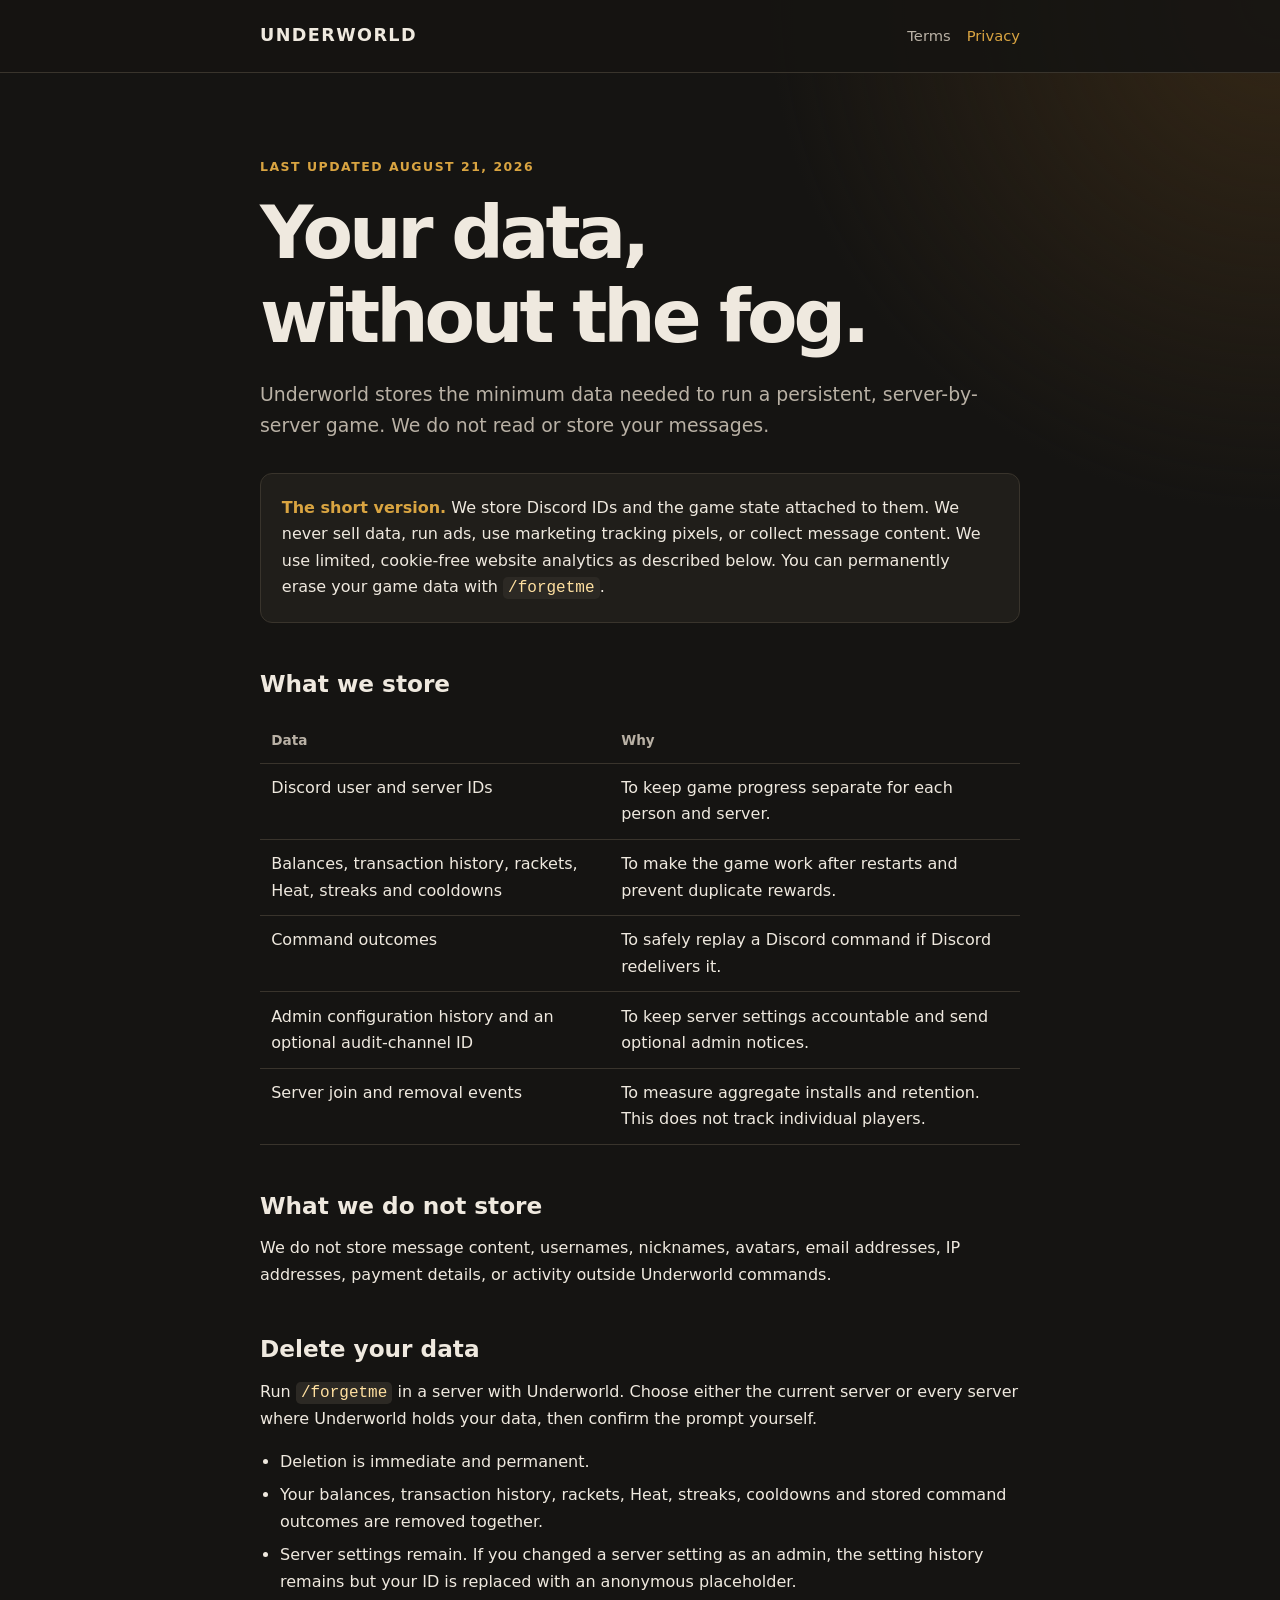
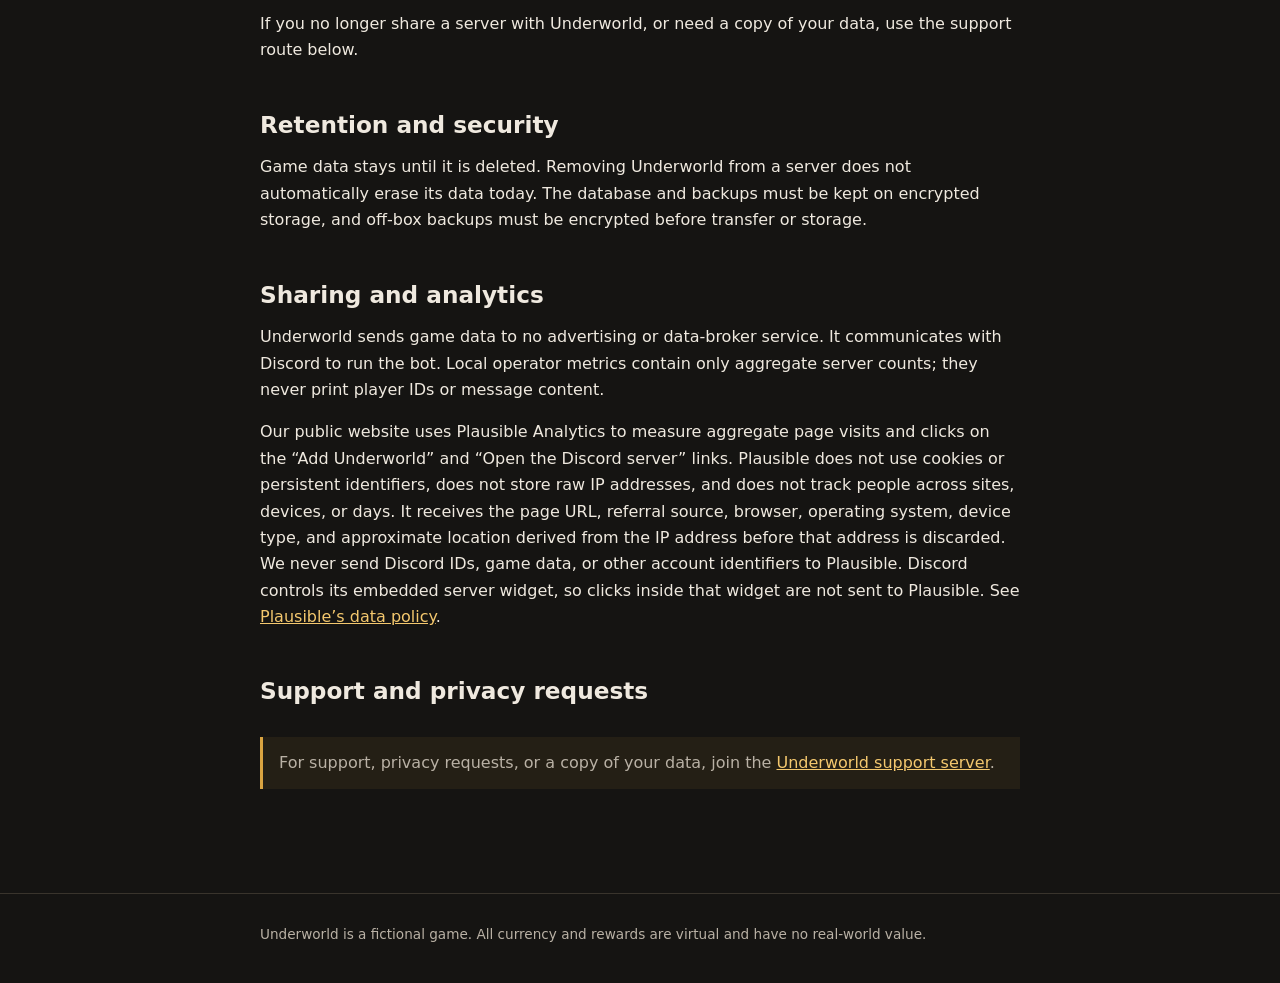
==== privacy.html @ a9065f3a "Add widget" ====
<!doctype html>
<html lang="en"><head><meta charset="utf-8"><meta name="viewport" content="width=device-width, initial-scale=1"><meta name="description" content="Underworld's privacy policy."><title>Privacy · Underworld</title><link rel="stylesheet" href="site.css"><!-- Privacy-friendly analytics by Plausible --><script async src="https://plausible.io/js/pa-GyqHx0YMHl3Pdd7LSScGl.js"></script><script>window.plausible=window.plausible||function(){(plausible.q=plausible.q||[]).push(arguments)},plausible.init=plausible.init||function(i){plausible.o=i||{}};plausible.init()</script></head>
<body><header><div class="shell topbar"><a class="brand" href="index.html">Underworld</a><nav aria-label="Primary navigation"><a href="terms.html">Terms</a><a aria-current="page" href="privacy.html">Privacy</a></nav></div></header>
<main class="shell"><p class="eyebrow">Last updated August 21, 2026</p><h1>Your data,<br>without the fog.</h1><p class="lede">Underworld stores the minimum data needed to run a persistent, server-by-server game. We do not read or store your messages.</p><section class="promise"><strong>The short version.</strong> We store Discord IDs and the game state attached to them. We never sell data, run ads, use marketing tracking pixels, or collect message content. We use limited, cookie-free website analytics as described below. You can permanently erase your game data with <code>/forgetme</code>.</section>
<h2>What we store</h2><table><thead><tr><th>Data</th><th>Why</th></tr></thead><tbody><tr><td>Discord user and server IDs</td><td>To keep game progress separate for each person and server.</td></tr><tr><td>Balances, transaction history, rackets, Heat, streaks and cooldowns</td><td>To make the game work after restarts and prevent duplicate rewards.</td></tr><tr><td>Command outcomes</td><td>To safely replay a Discord command if Discord redelivers it.</td></tr><tr><td>Admin configuration history and an optional audit-channel ID</td><td>To keep server settings accountable and send optional admin notices.</td></tr><tr><td>Server join and removal events</td><td>To measure aggregate installs and retention. This does not track individual players.</td></tr></tbody></table>
<h2>What we do not store</h2><p>We do not store message content, usernames, nicknames, avatars, email addresses, IP addresses, payment details, or activity outside Underworld commands.</p>
<h2>Delete your data</h2><p>Run <code>/forgetme</code> in a server with Underworld. Choose either the current server or every server where Underworld holds your data, then confirm the prompt yourself.</p><ul><li>Deletion is immediate and permanent.</li><li>Your balances, transaction history, rackets, Heat, streaks, cooldowns and stored command outcomes are removed together.</li><li>Server settings remain. If you changed a server setting as an admin, the setting history remains but your ID is replaced with an anonymous placeholder.</li></ul><p>If you no longer share a server with Underworld, or need a copy of your data, use the support route below.</p>
<h2>Retention and security</h2><p>Game data stays until it is deleted. Removing Underworld from a server does not automatically erase its data today. The database and backups must be kept on encrypted storage, and off-box backups must be encrypted before transfer or storage.</p>
<h2>Sharing and analytics</h2><p>Underworld sends game data to no advertising or data-broker service. It communicates with Discord to run the bot. Local operator metrics contain only aggregate server counts; they never print player IDs or message content.</p><p>Our public website uses Plausible Analytics to measure aggregate page visits and clicks on the “Add Underworld” and “Open the Discord server” links. Plausible does not use cookies or persistent identifiers, does not store raw IP addresses, and does not track people across sites, devices, or days. It receives the page URL, referral source, browser, operating system, device type, and approximate location derived from the IP address before that address is discarded. We never send Discord IDs, game data, or other account identifiers to Plausible. Discord controls its embedded server widget, so clicks inside that widget are not sent to Plausible. See <a href="https://plausible.io/data-policy">Plausible’s data policy</a>.</p>
<h2>Support and privacy requests</h2><div class="notice">For support, privacy requests, or a copy of your data, join the <a href="/discord/">Underworld support server</a>.</div></main><footer><div class="shell">Underworld is a fictional game. All currency and rewards are virtual and have no real-world value.</div></footer></body></html>
---- site.css ----
:root { color-scheme: dark; --ink:#efe9df; --muted:#b9b1a5; --paper:#151412; --panel:#201e1a; --line:#39342c; --gold:#d9a441; --max:760px; }
* { box-sizing:border-box; }
html { background:var(--paper); }
body { margin:0; background:radial-gradient(circle at top right,#342716 0,transparent 32rem),var(--paper); color:var(--ink); font:16px/1.65 Inter,ui-sans-serif,system-ui,-apple-system,"Segoe UI",sans-serif; }
a { color:#f4c86e; } a:hover { color:#ffe0a0; }
.shell { width:min(calc(100% - 2rem),var(--max)); margin:auto; }
header { background:rgb(21 20 18 / 88%); border-bottom:1px solid var(--line); }
.topbar { min-height:4.5rem; display:flex; align-items:center; justify-content:space-between; gap:1rem; }
.brand { color:var(--ink); font-size:1.1rem; font-weight:800; letter-spacing:.08em; text-decoration:none; text-transform:uppercase; }
nav { display:flex; gap:1rem; } nav a { color:var(--muted); font-size:.92rem; text-decoration:none; } nav a:hover,nav a[aria-current="page"] { color:var(--gold); }
main { padding:4.5rem 0; } h1,h2 { line-height:1.15; } h1 { font-size:clamp(2.25rem,8vw,4.6rem); letter-spacing:-.055em; margin:.35rem 0 1.2rem; } h2 { font-size:1.45rem; margin:3rem 0 .75rem; }
.eyebrow { color:var(--gold); font-size:.78rem; font-weight:800; letter-spacing:.12em; text-transform:uppercase; }.lede { color:var(--muted); font-size:1.18rem; max-width:62ch; }
.invite-page { min-height:calc(100vh - 10.2rem); display:flex; flex-direction:column; justify-content:center; padding:5rem 0; }.invite-actions { display:flex; flex-wrap:wrap; gap:.75rem; margin:1.35rem 0 0; }.invite-button { align-items:center; border-radius:.65rem; display:inline-flex; font-weight:900; gap:.75rem; justify-content:center; max-width:max-content; padding:1rem 1.25rem; text-decoration:none; transition:background .15s ease,transform .15s ease; }.invite-button { background:var(--gold); color:#17120a; }.invite-button:hover { background:#f4c86e; color:#17120a; transform:translateY(-2px); }.invite-button span { font-size:1.25rem; line-height:1; }.invite-note { color:var(--muted); font-size:.9rem; margin:.75rem 0 0; }.discord-widget-section { margin:3rem 0 0; }.discord-widget-section h2 { margin:0 0 .8rem; }.discord-widget-section iframe { border:0; border-radius:.75rem; display:block; max-width:100%; }.discord-widget-link { color:var(--gold); display:inline-flex; font-weight:800; gap:.4rem; margin-top:.8rem; text-decoration:none; }.discord-widget-link:hover { text-decoration:underline; }.invite-promise { margin:3rem 0 0; max-width:62ch; }
.grid { display:grid; gap:1rem; grid-template-columns:repeat(2,minmax(0,1fr)); margin:2.5rem 0; }.card,.promise { background:var(--panel); border:1px solid var(--line); border-radius:.75rem; padding:1.3rem; }.card h2 { margin:0 0 .45rem; }.card p { color:var(--muted); margin:0 0 1rem; }.card a { font-weight:700; text-decoration:none; }
.promise { margin:2rem 0; }.promise strong { color:var(--gold); }.notice { background:rgb(217 164 65 / 7%); border-left:3px solid var(--gold); color:var(--muted); margin:2rem 0; padding:.8rem 1rem; }
ul { padding-left:1.25rem; } li+li { margin-top:.45rem; } table { border-collapse:collapse; margin:1.25rem 0; width:100%; } th,td { border-bottom:1px solid var(--line); padding:.7rem; text-align:left; vertical-align:top; } th { color:var(--muted); font-size:.85rem; } code { background:#2c2924; border-radius:.3rem; color:#ffe0a0; padding:.12rem .32rem; }
footer { border-top:1px solid var(--line); color:var(--muted); font-size:.85rem; padding:1.8rem 0 2.5rem; } @media(max-width:520px){.grid{grid-template-columns:1fr}.topbar{align-items:flex-start;flex-direction:column;gap:.65rem;padding:1rem 0}main{padding:3rem 0}}
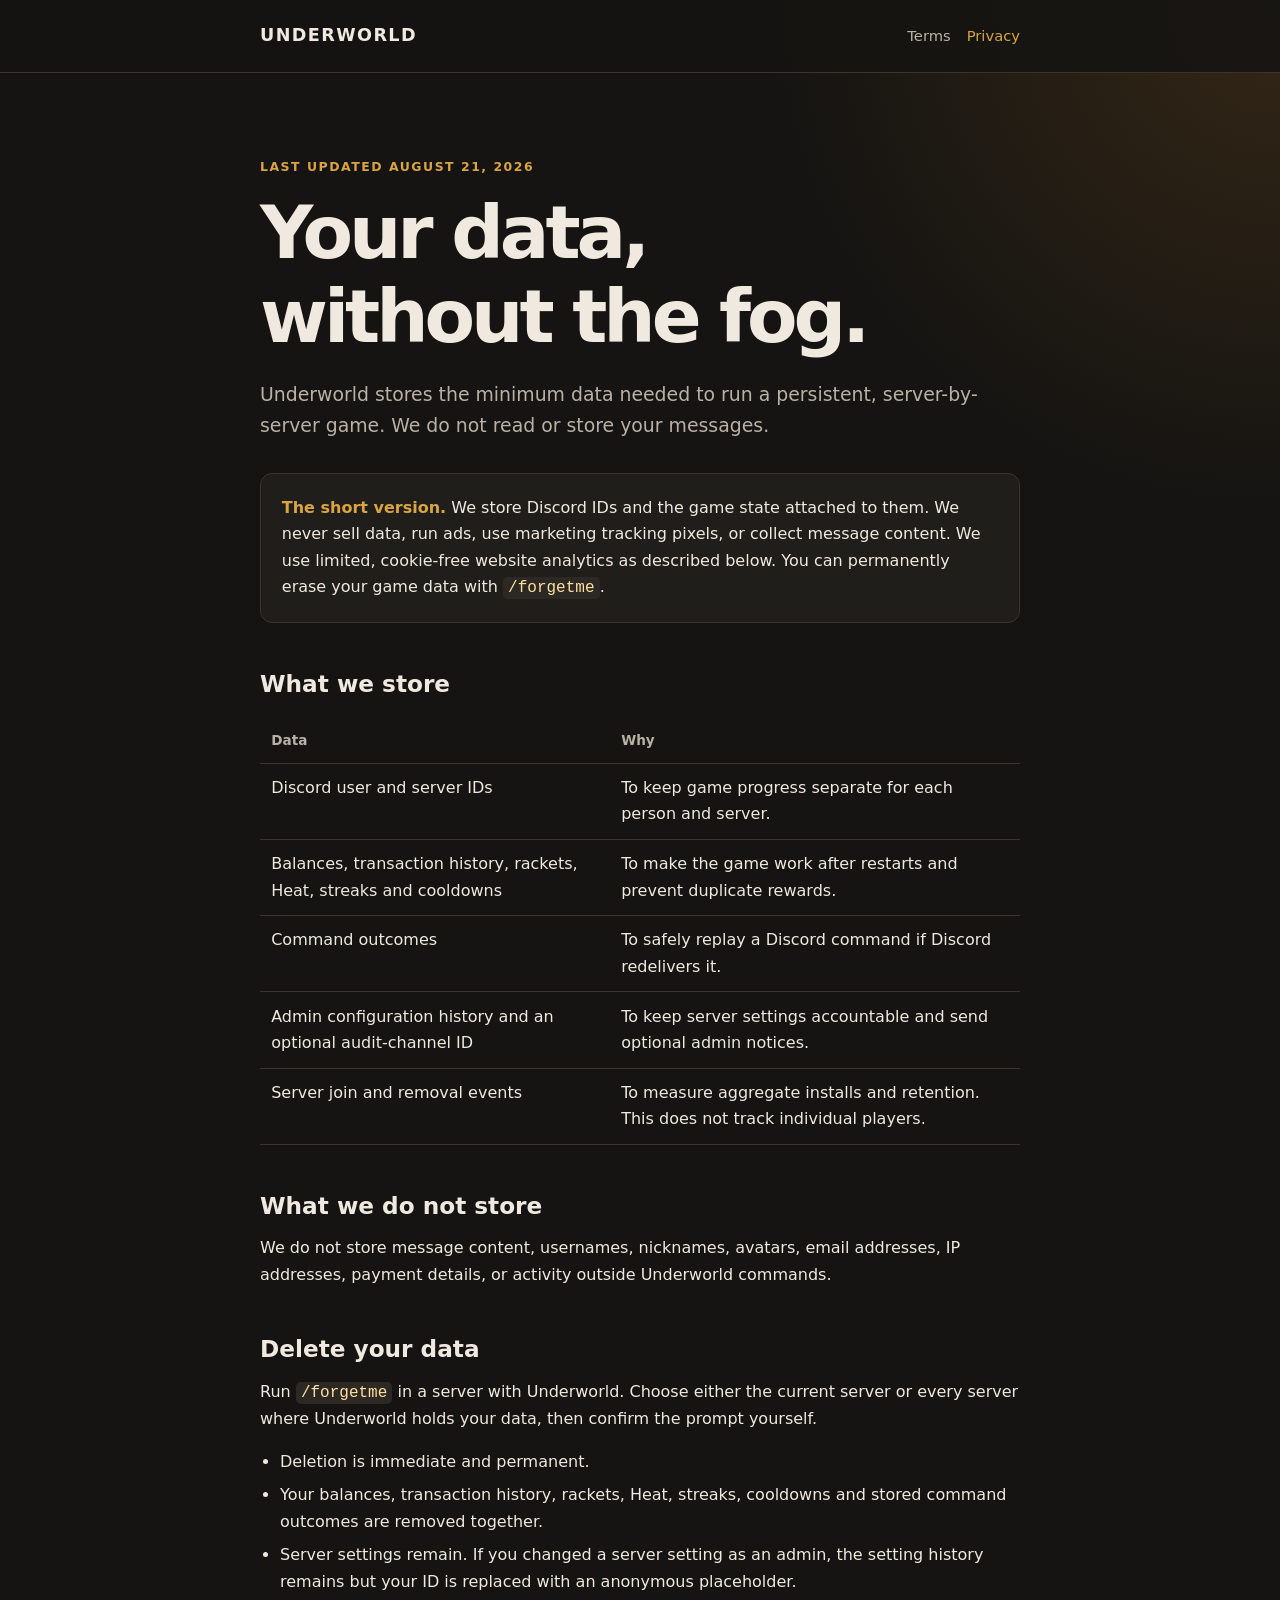
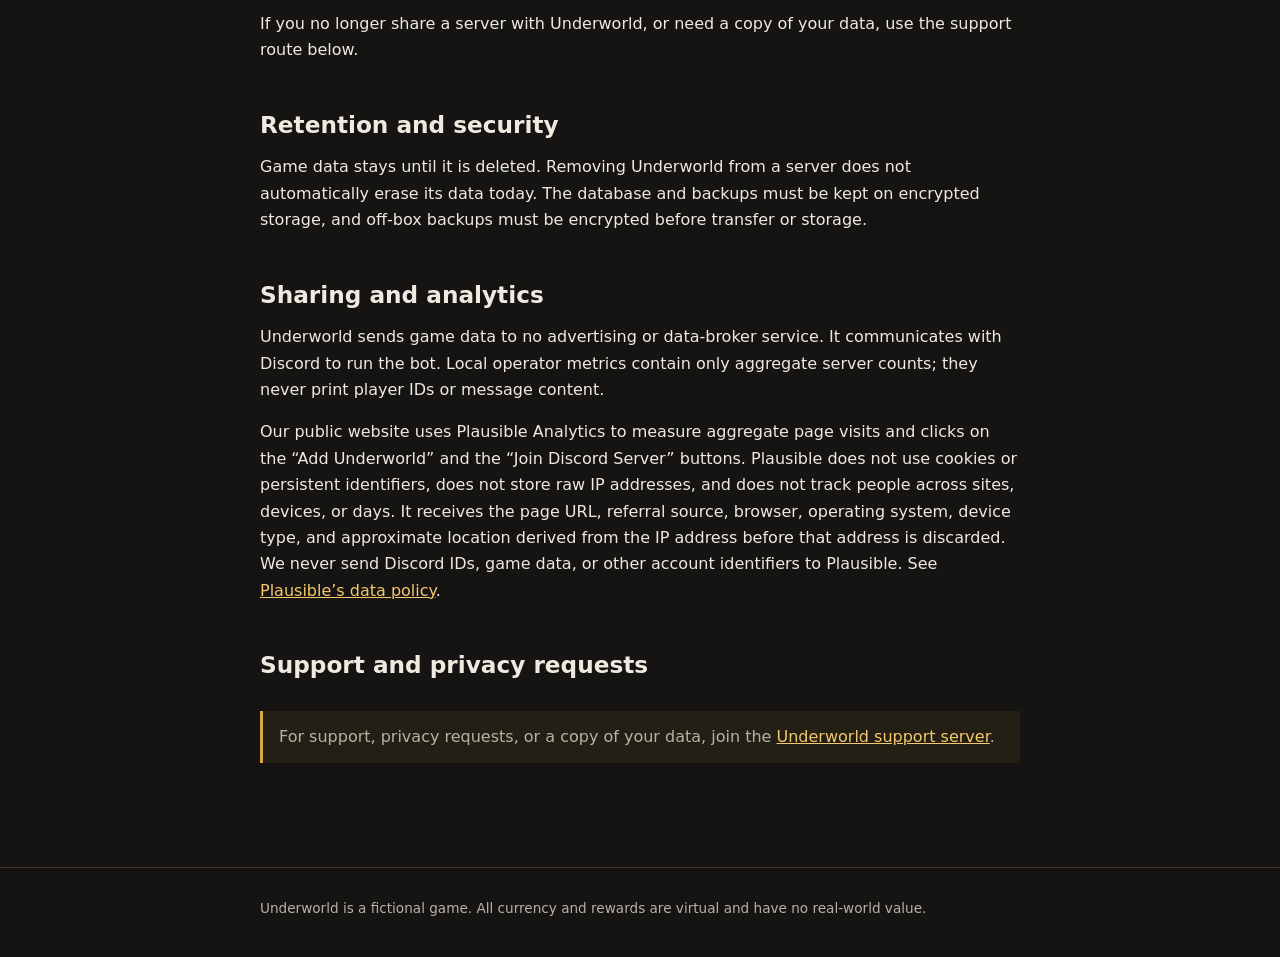
==== commit d3b4f469: "Revert "Add widget" This reverts commit a9065f3a3adcfa1526420ba583e393d8dede41fb." ====
--- a/privacy.html
+++ b/privacy.html
@@ -6,5 +6,5 @@
 <h2>What we do not store</h2><p>We do not store message content, usernames, nicknames, avatars, email addresses, IP addresses, payment details, or activity outside Underworld commands.</p>
 <h2>Delete your data</h2><p>Run <code>/forgetme</code> in a server with Underworld. Choose either the current server or every server where Underworld holds your data, then confirm the prompt yourself.</p><ul><li>Deletion is immediate and permanent.</li><li>Your balances, transaction history, rackets, Heat, streaks, cooldowns and stored command outcomes are removed together.</li><li>Server settings remain. If you changed a server setting as an admin, the setting history remains but your ID is replaced with an anonymous placeholder.</li></ul><p>If you no longer share a server with Underworld, or need a copy of your data, use the support route below.</p>
 <h2>Retention and security</h2><p>Game data stays until it is deleted. Removing Underworld from a server does not automatically erase its data today. The database and backups must be kept on encrypted storage, and off-box backups must be encrypted before transfer or storage.</p>
-<h2>Sharing and analytics</h2><p>Underworld sends game data to no advertising or data-broker service. It communicates with Discord to run the bot. Local operator metrics contain only aggregate server counts; they never print player IDs or message content.</p><p>Our public website uses Plausible Analytics to measure aggregate page visits and clicks on the “Add Underworld” and “Open the Discord server” links. Plausible does not use cookies or persistent identifiers, does not store raw IP addresses, and does not track people across sites, devices, or days. It receives the page URL, referral source, browser, operating system, device type, and approximate location derived from the IP address before that address is discarded. We never send Discord IDs, game data, or other account identifiers to Plausible. Discord controls its embedded server widget, so clicks inside that widget are not sent to Plausible. See <a href="https://plausible.io/data-policy">Plausible’s data policy</a>.</p>
+<h2>Sharing and analytics</h2><p>Underworld sends game data to no advertising or data-broker service. It communicates with Discord to run the bot. Local operator metrics contain only aggregate server counts; they never print player IDs or message content.</p><p>Our public website uses Plausible Analytics to measure aggregate page visits and clicks on the “Add Underworld” and the “Join Discord Server” buttons. Plausible does not use cookies or persistent identifiers, does not store raw IP addresses, and does not track people across sites, devices, or days. It receives the page URL, referral source, browser, operating system, device type, and approximate location derived from the IP address before that address is discarded. We never send Discord IDs, game data, or other account identifiers to Plausible. See <a href="https://plausible.io/data-policy">Plausible’s data policy</a>.</p>
 <h2>Support and privacy requests</h2><div class="notice">For support, privacy requests, or a copy of your data, join the <a href="/discord/">Underworld support server</a>.</div></main><footer><div class="shell">Underworld is a fictional game. All currency and rewards are virtual and have no real-world value.</div></footer></body></html>
--- a/site.css
+++ b/site.css
@@ -10,7 +10,7 @@
 nav { display:flex; gap:1rem; } nav a { color:var(--muted); font-size:.92rem; text-decoration:none; } nav a:hover,nav a[aria-current="page"] { color:var(--gold); }
 main { padding:4.5rem 0; } h1,h2 { line-height:1.15; } h1 { font-size:clamp(2.25rem,8vw,4.6rem); letter-spacing:-.055em; margin:.35rem 0 1.2rem; } h2 { font-size:1.45rem; margin:3rem 0 .75rem; }
 .eyebrow { color:var(--gold); font-size:.78rem; font-weight:800; letter-spacing:.12em; text-transform:uppercase; }.lede { color:var(--muted); font-size:1.18rem; max-width:62ch; }
-.invite-page { min-height:calc(100vh - 10.2rem); display:flex; flex-direction:column; justify-content:center; padding:5rem 0; }.invite-actions { display:flex; flex-wrap:wrap; gap:.75rem; margin:1.35rem 0 0; }.invite-button { align-items:center; border-radius:.65rem; display:inline-flex; font-weight:900; gap:.75rem; justify-content:center; max-width:max-content; padding:1rem 1.25rem; text-decoration:none; transition:background .15s ease,transform .15s ease; }.invite-button { background:var(--gold); color:#17120a; }.invite-button:hover { background:#f4c86e; color:#17120a; transform:translateY(-2px); }.invite-button span { font-size:1.25rem; line-height:1; }.invite-note { color:var(--muted); font-size:.9rem; margin:.75rem 0 0; }.discord-widget-section { margin:3rem 0 0; }.discord-widget-section h2 { margin:0 0 .8rem; }.discord-widget-section iframe { border:0; border-radius:.75rem; display:block; max-width:100%; }.discord-widget-link { color:var(--gold); display:inline-flex; font-weight:800; gap:.4rem; margin-top:.8rem; text-decoration:none; }.discord-widget-link:hover { text-decoration:underline; }.invite-promise { margin:3rem 0 0; max-width:62ch; }
+.invite-page { min-height:calc(100vh - 10.2rem); display:flex; flex-direction:column; justify-content:center; padding:5rem 0; }.invite-actions { display:flex; flex-wrap:wrap; gap:.75rem; margin:1.35rem 0 0; }.invite-button,.discord-button { align-items:center; border-radius:.65rem; display:inline-flex; font-weight:900; gap:.75rem; justify-content:center; max-width:max-content; padding:1rem 1.25rem; text-decoration:none; transition:background .15s ease,transform .15s ease; }.invite-button { background:var(--gold); color:#17120a; }.invite-button:hover { background:#f4c86e; color:#17120a; transform:translateY(-2px); }.discord-button { border:1px solid var(--line); color:var(--ink); }.discord-button:hover { background:var(--panel); color:var(--ink); transform:translateY(-2px); }.invite-button span { font-size:1.25rem; line-height:1; }.invite-note { color:var(--muted); font-size:.9rem; margin:.75rem 0 0; }.invite-promise { margin:3rem 0 0; max-width:62ch; }
 .grid { display:grid; gap:1rem; grid-template-columns:repeat(2,minmax(0,1fr)); margin:2.5rem 0; }.card,.promise { background:var(--panel); border:1px solid var(--line); border-radius:.75rem; padding:1.3rem; }.card h2 { margin:0 0 .45rem; }.card p { color:var(--muted); margin:0 0 1rem; }.card a { font-weight:700; text-decoration:none; }
 .promise { margin:2rem 0; }.promise strong { color:var(--gold); }.notice { background:rgb(217 164 65 / 7%); border-left:3px solid var(--gold); color:var(--muted); margin:2rem 0; padding:.8rem 1rem; }
 ul { padding-left:1.25rem; } li+li { margin-top:.45rem; } table { border-collapse:collapse; margin:1.25rem 0; width:100%; } th,td { border-bottom:1px solid var(--line); padding:.7rem; text-align:left; vertical-align:top; } th { color:var(--muted); font-size:.85rem; } code { background:#2c2924; border-radius:.3rem; color:#ffe0a0; padding:.12rem .32rem; }
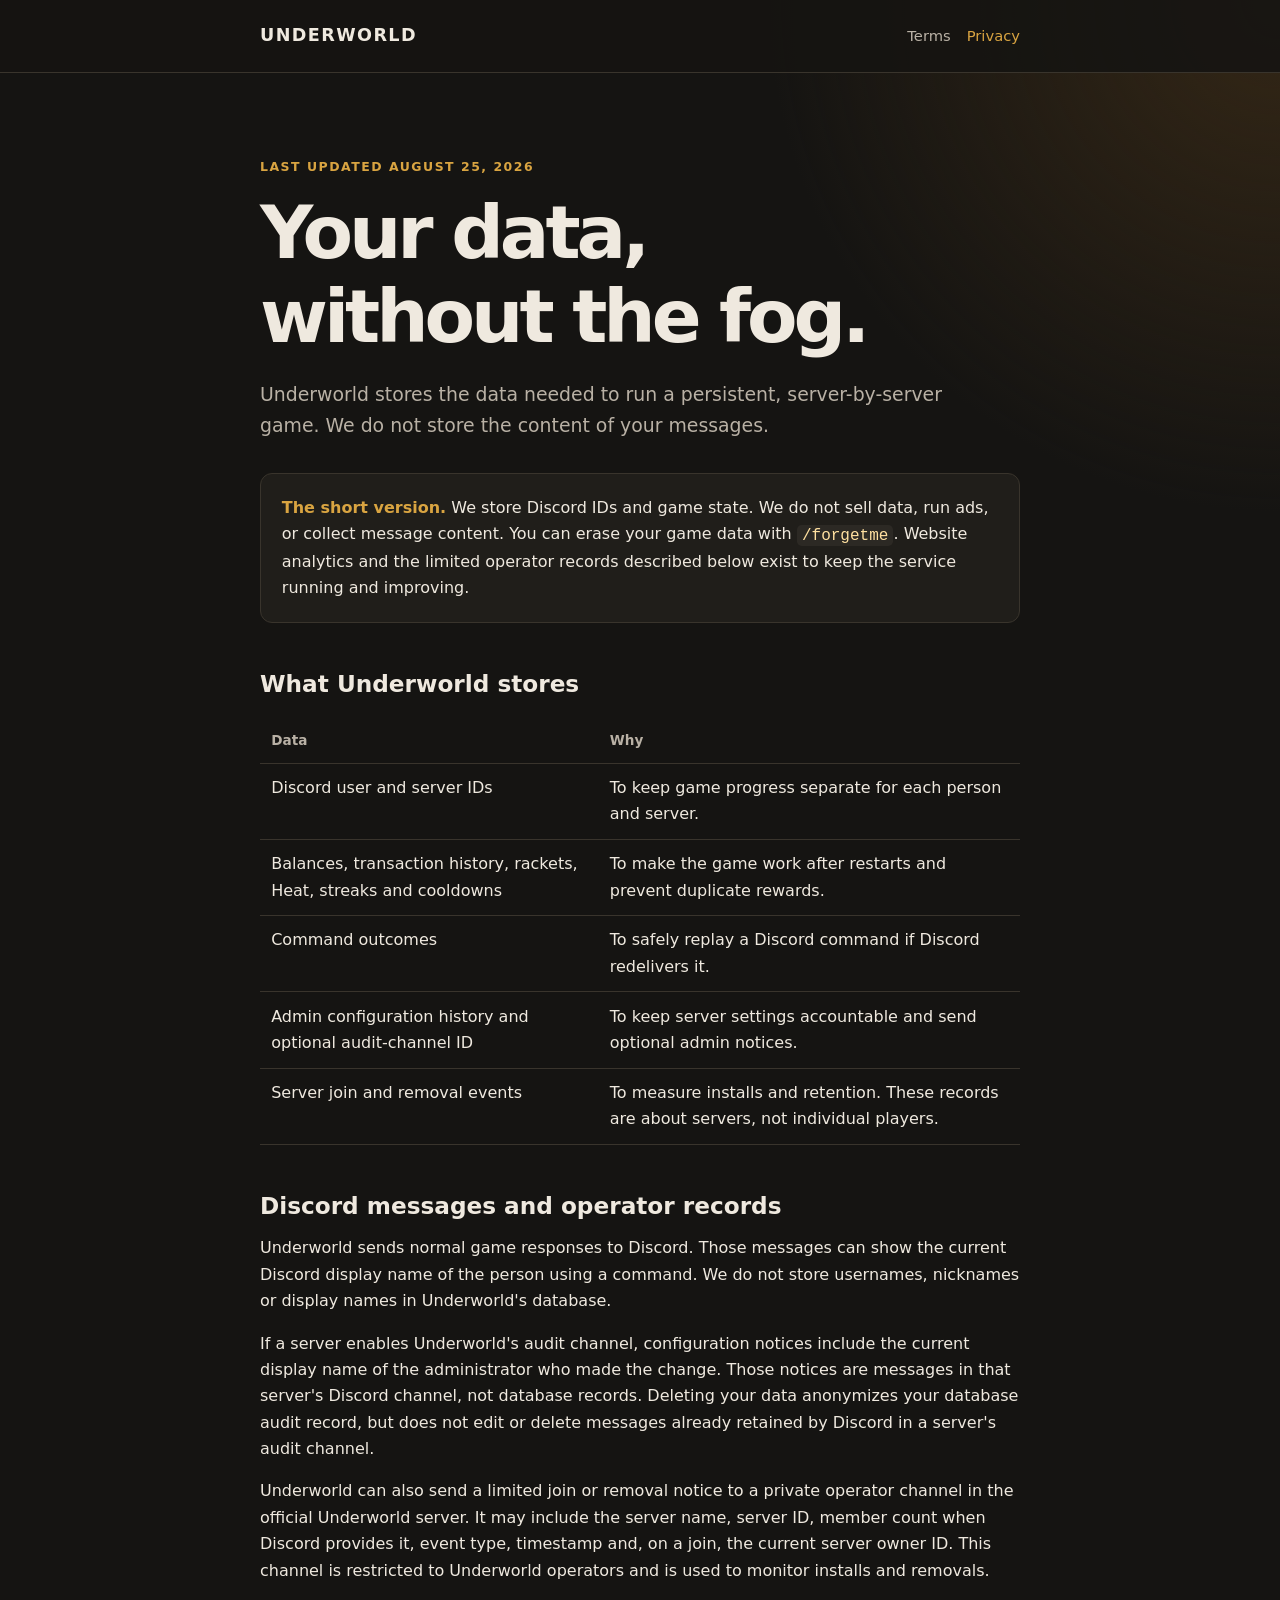
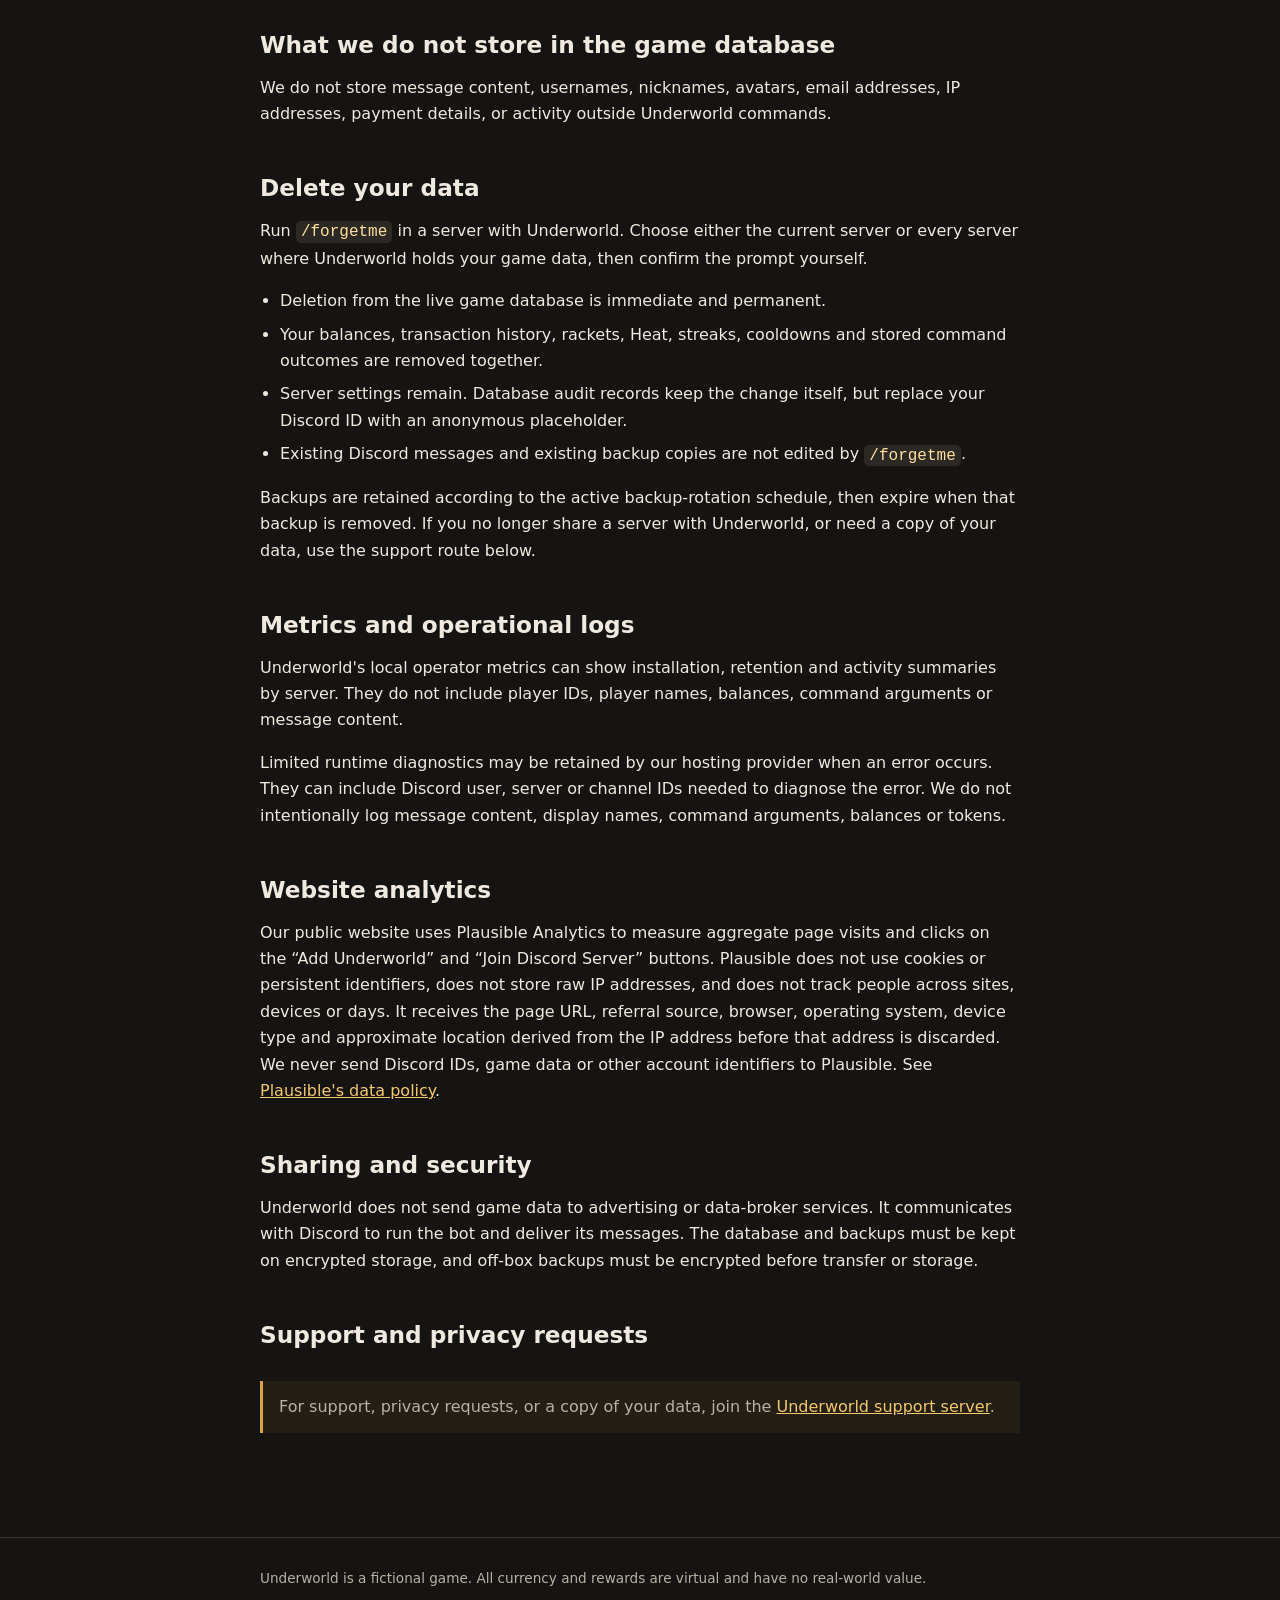
==== commit 8d0cef78: "clarifications" ====
--- a/privacy.html
+++ b/privacy.html
@@ -1,10 +1,84 @@
 <!doctype html>
-<html lang="en"><head><meta charset="utf-8"><meta name="viewport" content="width=device-width, initial-scale=1"><meta name="description" content="Underworld's privacy policy."><title>Privacy · Underworld</title><link rel="stylesheet" href="site.css"><!-- Privacy-friendly analytics by Plausible --><script async src="https://plausible.io/js/pa-GyqHx0YMHl3Pdd7LSScGl.js"></script><script>window.plausible=window.plausible||function(){(plausible.q=plausible.q||[]).push(arguments)},plausible.init=plausible.init||function(i){plausible.o=i||{}};plausible.init()</script></head>
-<body><header><div class="shell topbar"><a class="brand" href="index.html">Underworld</a><nav aria-label="Primary navigation"><a href="terms.html">Terms</a><a aria-current="page" href="privacy.html">Privacy</a></nav></div></header>
-<main class="shell"><p class="eyebrow">Last updated August 21, 2026</p><h1>Your data,<br>without the fog.</h1><p class="lede">Underworld stores the minimum data needed to run a persistent, server-by-server game. We do not read or store your messages.</p><section class="promise"><strong>The short version.</strong> We store Discord IDs and the game state attached to them. We never sell data, run ads, use marketing tracking pixels, or collect message content. We use limited, cookie-free website analytics as described below. You can permanently erase your game data with <code>/forgetme</code>.</section>
-<h2>What we store</h2><table><thead><tr><th>Data</th><th>Why</th></tr></thead><tbody><tr><td>Discord user and server IDs</td><td>To keep game progress separate for each person and server.</td></tr><tr><td>Balances, transaction history, rackets, Heat, streaks and cooldowns</td><td>To make the game work after restarts and prevent duplicate rewards.</td></tr><tr><td>Command outcomes</td><td>To safely replay a Discord command if Discord redelivers it.</td></tr><tr><td>Admin configuration history and an optional audit-channel ID</td><td>To keep server settings accountable and send optional admin notices.</td></tr><tr><td>Server join and removal events</td><td>To measure aggregate installs and retention. This does not track individual players.</td></tr></tbody></table>
-<h2>What we do not store</h2><p>We do not store message content, usernames, nicknames, avatars, email addresses, IP addresses, payment details, or activity outside Underworld commands.</p>
-<h2>Delete your data</h2><p>Run <code>/forgetme</code> in a server with Underworld. Choose either the current server or every server where Underworld holds your data, then confirm the prompt yourself.</p><ul><li>Deletion is immediate and permanent.</li><li>Your balances, transaction history, rackets, Heat, streaks, cooldowns and stored command outcomes are removed together.</li><li>Server settings remain. If you changed a server setting as an admin, the setting history remains but your ID is replaced with an anonymous placeholder.</li></ul><p>If you no longer share a server with Underworld, or need a copy of your data, use the support route below.</p>
-<h2>Retention and security</h2><p>Game data stays until it is deleted. Removing Underworld from a server does not automatically erase its data today. The database and backups must be kept on encrypted storage, and off-box backups must be encrypted before transfer or storage.</p>
-<h2>Sharing and analytics</h2><p>Underworld sends game data to no advertising or data-broker service. It communicates with Discord to run the bot. Local operator metrics contain only aggregate server counts; they never print player IDs or message content.</p><p>Our public website uses Plausible Analytics to measure aggregate page visits and clicks on the “Add Underworld” and the “Join Discord Server” buttons. Plausible does not use cookies or persistent identifiers, does not store raw IP addresses, and does not track people across sites, devices, or days. It receives the page URL, referral source, browser, operating system, device type, and approximate location derived from the IP address before that address is discarded. We never send Discord IDs, game data, or other account identifiers to Plausible. See <a href="https://plausible.io/data-policy">Plausible’s data policy</a>.</p>
-<h2>Support and privacy requests</h2><div class="notice">For support, privacy requests, or a copy of your data, join the <a href="/discord/">Underworld support server</a>.</div></main><footer><div class="shell">Underworld is a fictional game. All currency and rewards are virtual and have no real-world value.</div></footer></body></html>
+<html lang="en">
+  <head>
+    <meta charset="utf-8">
+    <meta name="viewport" content="width=device-width, initial-scale=1">
+    <meta name="description" content="Underworld's privacy policy.">
+    <title>Privacy · Underworld</title>
+    <link rel="stylesheet" href="site.css">
+    <!-- Privacy-friendly analytics by Plausible -->
+    <script async src="https://plausible.io/js/pa-GyqHx0YMHl3Pdd7LSScGl.js"></script>
+    <script>
+      window.plausible = window.plausible || function () {
+        (window.plausible.q = window.plausible.q || []).push(arguments);
+      };
+      window.plausible.init();
+    </script>
+  </head>
+  <body>
+    <header>
+      <div class="shell topbar">
+        <a class="brand" href="index.html">Underworld</a>
+        <nav aria-label="Primary navigation">
+          <a href="terms.html">Terms</a>
+          <a aria-current="page" href="privacy.html">Privacy</a>
+        </nav>
+      </div>
+    </header>
+    <main class="shell">
+      <p class="eyebrow">Last updated August 25, 2026</p>
+      <h1>Your data,<br>without the fog.</h1>
+      <p class="lede">Underworld stores the data needed to run a persistent, server-by-server game. We do not store the content of your messages.</p>
+
+      <section class="promise">
+        <strong>The short version.</strong> We store Discord IDs and game state. We do not sell data, run ads, or collect message content. You can erase your game data with <code>/forgetme</code>. Website analytics and the limited operator records described below exist to keep the service running and improving.
+      </section>
+
+      <h2>What Underworld stores</h2>
+      <table>
+        <thead><tr><th>Data</th><th>Why</th></tr></thead>
+        <tbody>
+          <tr><td>Discord user and server IDs</td><td>To keep game progress separate for each person and server.</td></tr>
+          <tr><td>Balances, transaction history, rackets, Heat, streaks and cooldowns</td><td>To make the game work after restarts and prevent duplicate rewards.</td></tr>
+          <tr><td>Command outcomes</td><td>To safely replay a Discord command if Discord redelivers it.</td></tr>
+          <tr><td>Admin configuration history and optional audit-channel ID</td><td>To keep server settings accountable and send optional admin notices.</td></tr>
+          <tr><td>Server join and removal events</td><td>To measure installs and retention. These records are about servers, not individual players.</td></tr>
+        </tbody>
+      </table>
+
+      <h2>Discord messages and operator records</h2>
+      <p>Underworld sends normal game responses to Discord. Those messages can show the current Discord display name of the person using a command. We do not store usernames, nicknames or display names in Underworld's database.</p>
+      <p>If a server enables Underworld's audit channel, configuration notices include the current display name of the administrator who made the change. Those notices are messages in that server's Discord channel, not database records. Deleting your data anonymizes your database audit record, but does not edit or delete messages already retained by Discord in a server's audit channel.</p>
+      <p>Underworld can also send a limited join or removal notice to a private operator channel in the official Underworld server. It may include the server name, server ID, member count when Discord provides it, event type, timestamp and, on a join, the current server owner ID. This channel is restricted to Underworld operators and is used to monitor installs and removals.</p>
+
+      <h2>What we do not store in the game database</h2>
+      <p>We do not store message content, usernames, nicknames, avatars, email addresses, IP addresses, payment details, or activity outside Underworld commands.</p>
+
+      <h2>Delete your data</h2>
+      <p>Run <code>/forgetme</code> in a server with Underworld. Choose either the current server or every server where Underworld holds your game data, then confirm the prompt yourself.</p>
+      <ul>
+        <li>Deletion from the live game database is immediate and permanent.</li>
+        <li>Your balances, transaction history, rackets, Heat, streaks, cooldowns and stored command outcomes are removed together.</li>
+        <li>Server settings remain. Database audit records keep the change itself, but replace your Discord ID with an anonymous placeholder.</li>
+        <li>Existing Discord messages and existing backup copies are not edited by <code>/forgetme</code>.</li>
+      </ul>
+      <p>Backups are retained according to the active backup-rotation schedule, then expire when that backup is removed. If you no longer share a server with Underworld, or need a copy of your data, use the support route below.</p>
+
+      <h2>Metrics and operational logs</h2>
+      <p>Underworld's local operator metrics can show installation, retention and activity summaries by server. They do not include player IDs, player names, balances, command arguments or message content.</p>
+      <p>Limited runtime diagnostics may be retained by our hosting provider when an error occurs. They can include Discord user, server or channel IDs needed to diagnose the error. We do not intentionally log message content, display names, command arguments, balances or tokens.</p>
+
+      <h2>Website analytics</h2>
+      <p>Our public website uses Plausible Analytics to measure aggregate page visits and clicks on the “Add Underworld” and “Join Discord Server” buttons. Plausible does not use cookies or persistent identifiers, does not store raw IP addresses, and does not track people across sites, devices or days. It receives the page URL, referral source, browser, operating system, device type and approximate location derived from the IP address before that address is discarded. We never send Discord IDs, game data or other account identifiers to Plausible. See <a href="https://plausible.io/data-policy">Plausible's data policy</a>.</p>
+
+      <h2>Sharing and security</h2>
+      <p>Underworld does not send game data to advertising or data-broker services. It communicates with Discord to run the bot and deliver its messages. The database and backups must be kept on encrypted storage, and off-box backups must be encrypted before transfer or storage.</p>
+
+      <h2>Support and privacy requests</h2>
+      <div class="notice">For support, privacy requests, or a copy of your data, join the <a href="/discord/">Underworld support server</a>.</div>
+    </main>
+    <footer>
+      <div class="shell">Underworld is a fictional game. All currency and rewards are virtual and have no real-world value.</div>
+    </footer>
+  </body>
+</html>
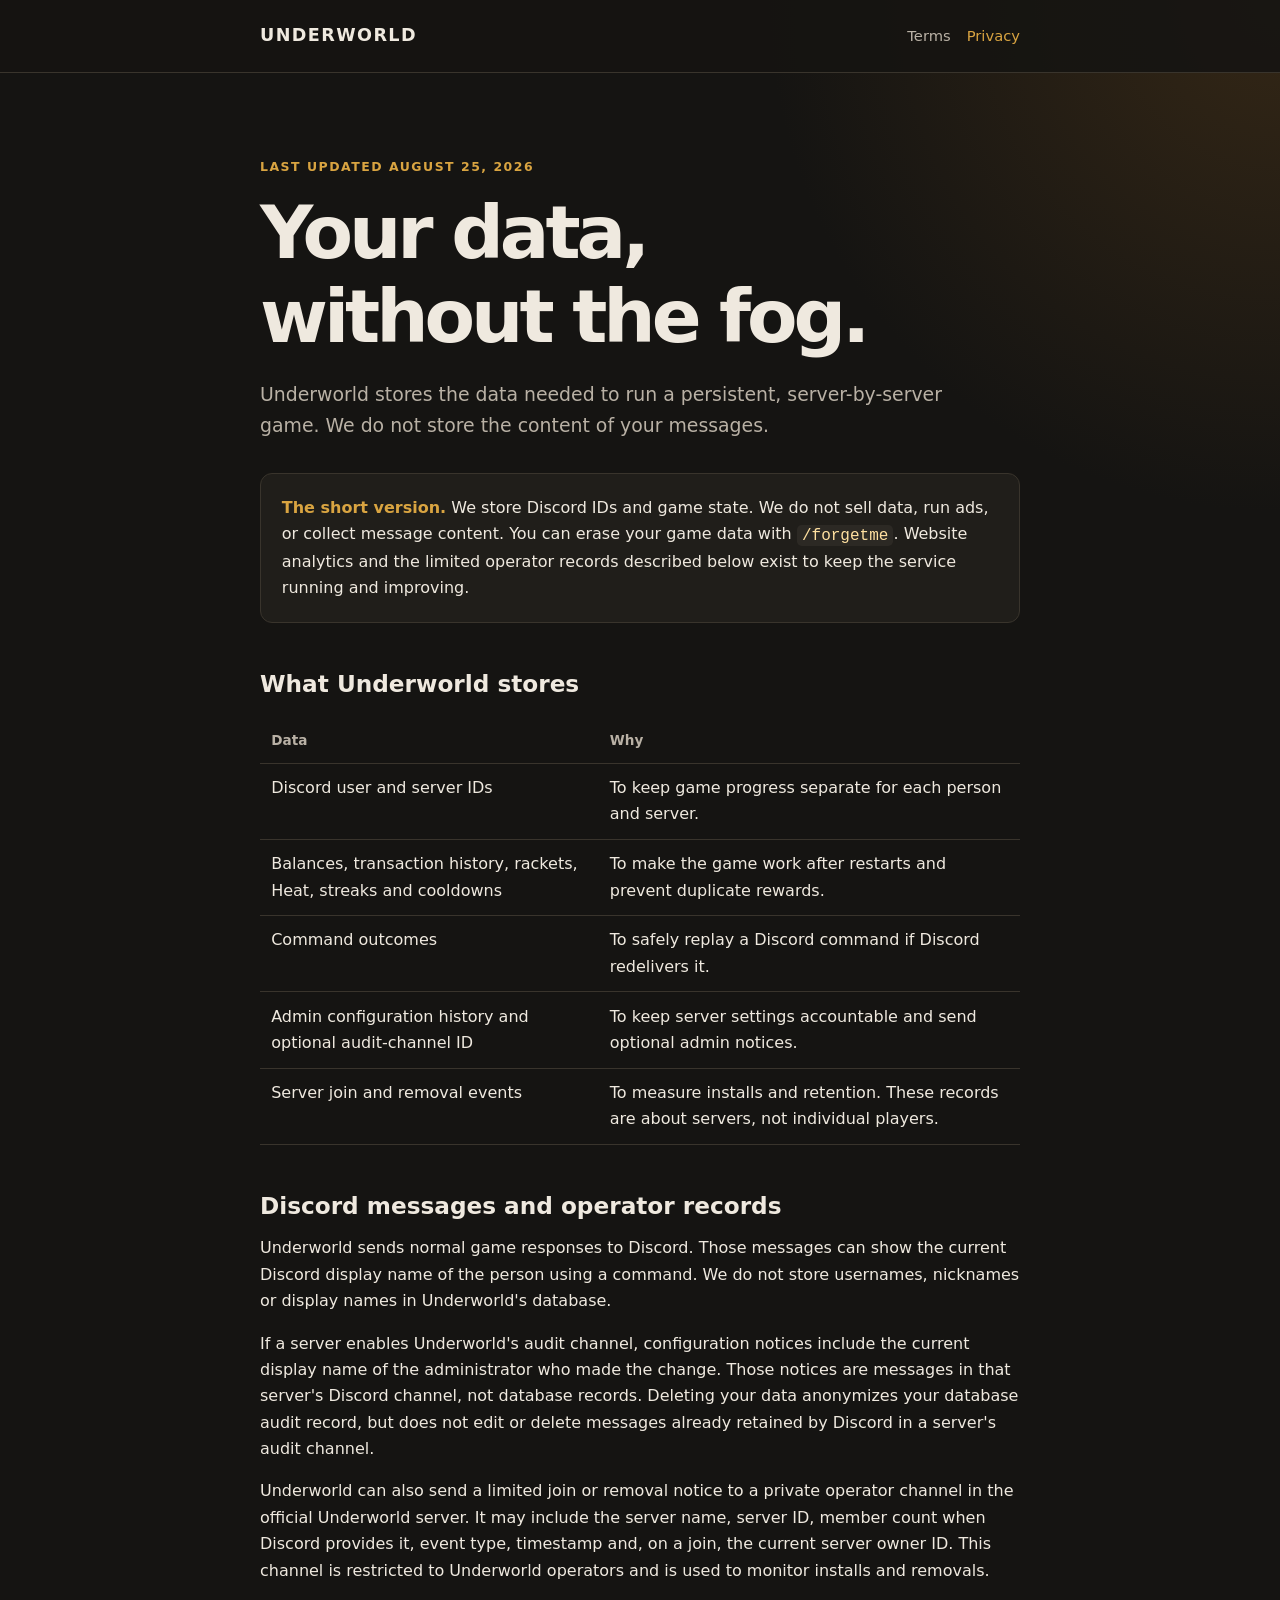
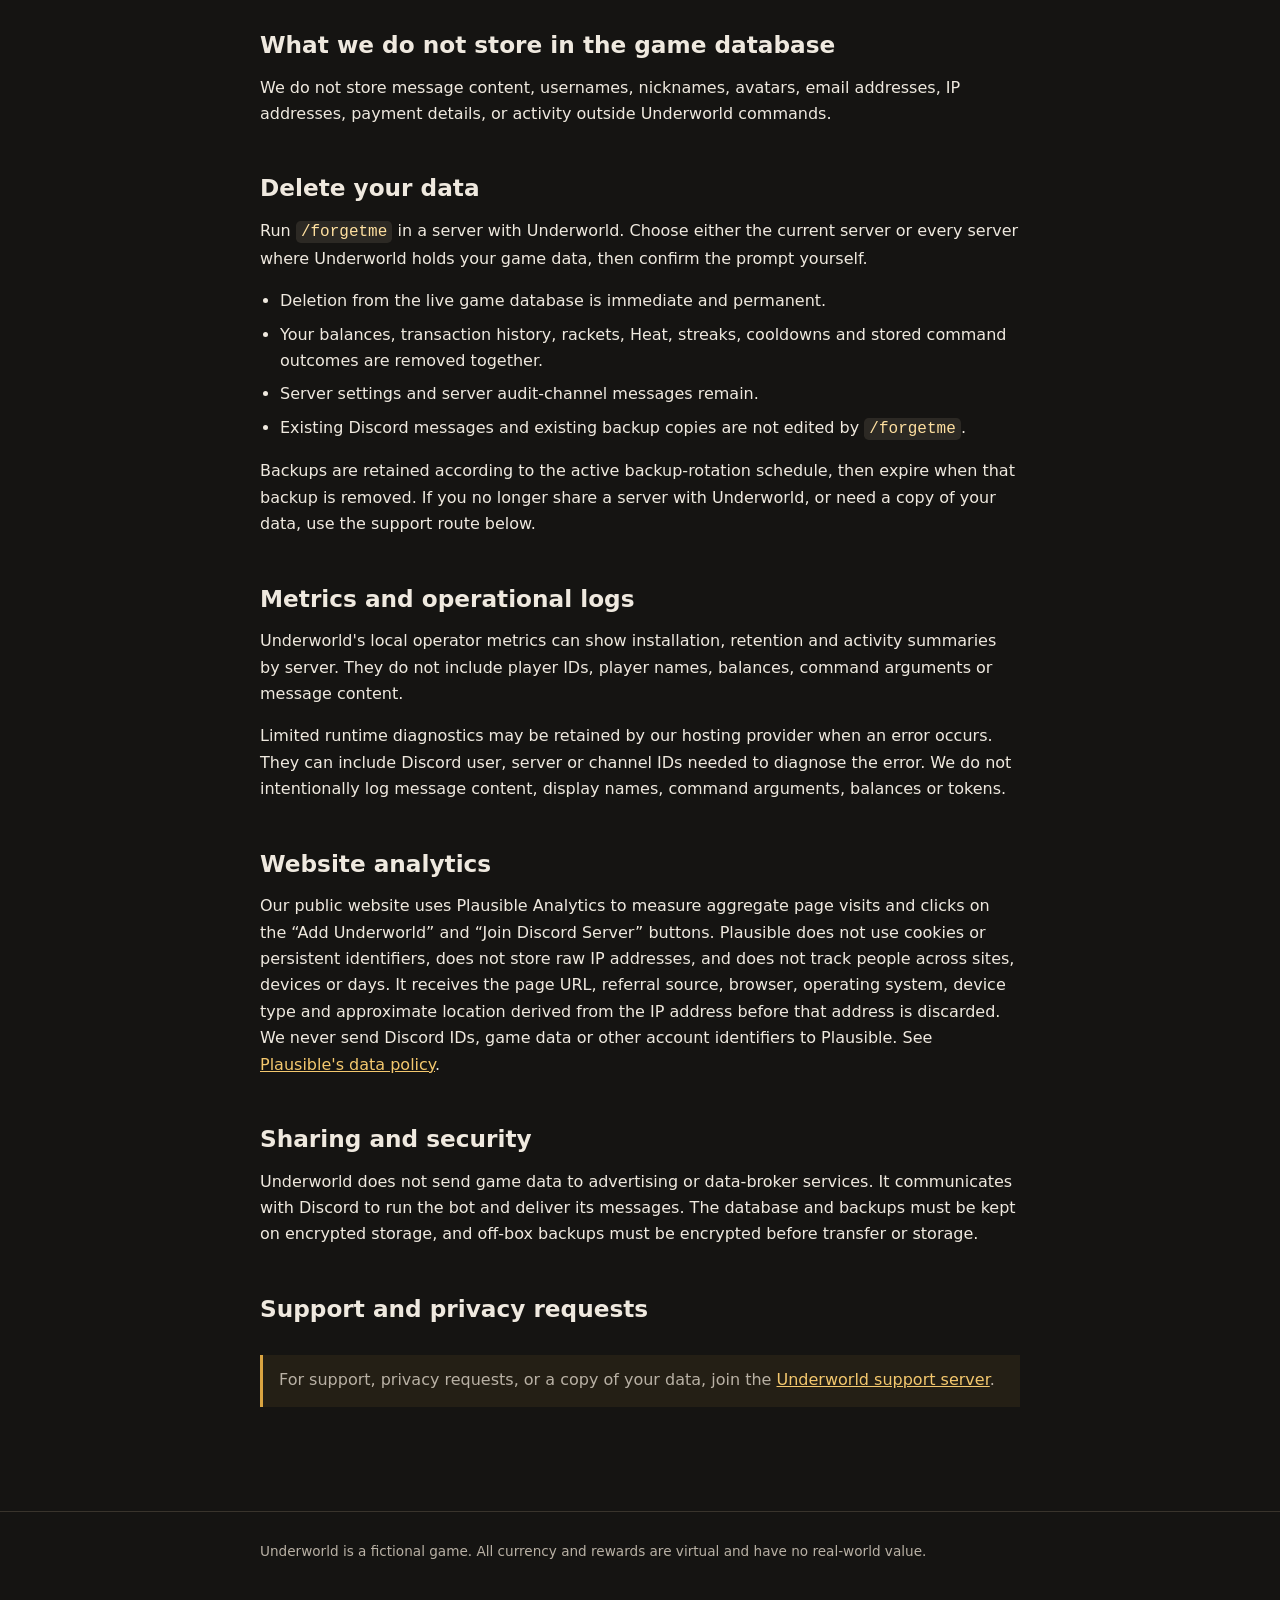
==== commit 76f001b5: "edity" ====
--- a/privacy.html
+++ b/privacy.html
@@ -59,7 +59,7 @@
       <ul>
         <li>Deletion from the live game database is immediate and permanent.</li>
         <li>Your balances, transaction history, rackets, Heat, streaks, cooldowns and stored command outcomes are removed together.</li>
-        <li>Server settings remain. Database audit records keep the change itself, but replace your Discord ID with an anonymous placeholder.</li>
+        <li>Server settings and server audit-channel messages remain.</li>
         <li>Existing Discord messages and existing backup copies are not edited by <code>/forgetme</code>.</li>
       </ul>
       <p>Backups are retained according to the active backup-rotation schedule, then expire when that backup is removed. If you no longer share a server with Underworld, or need a copy of your data, use the support route below.</p>
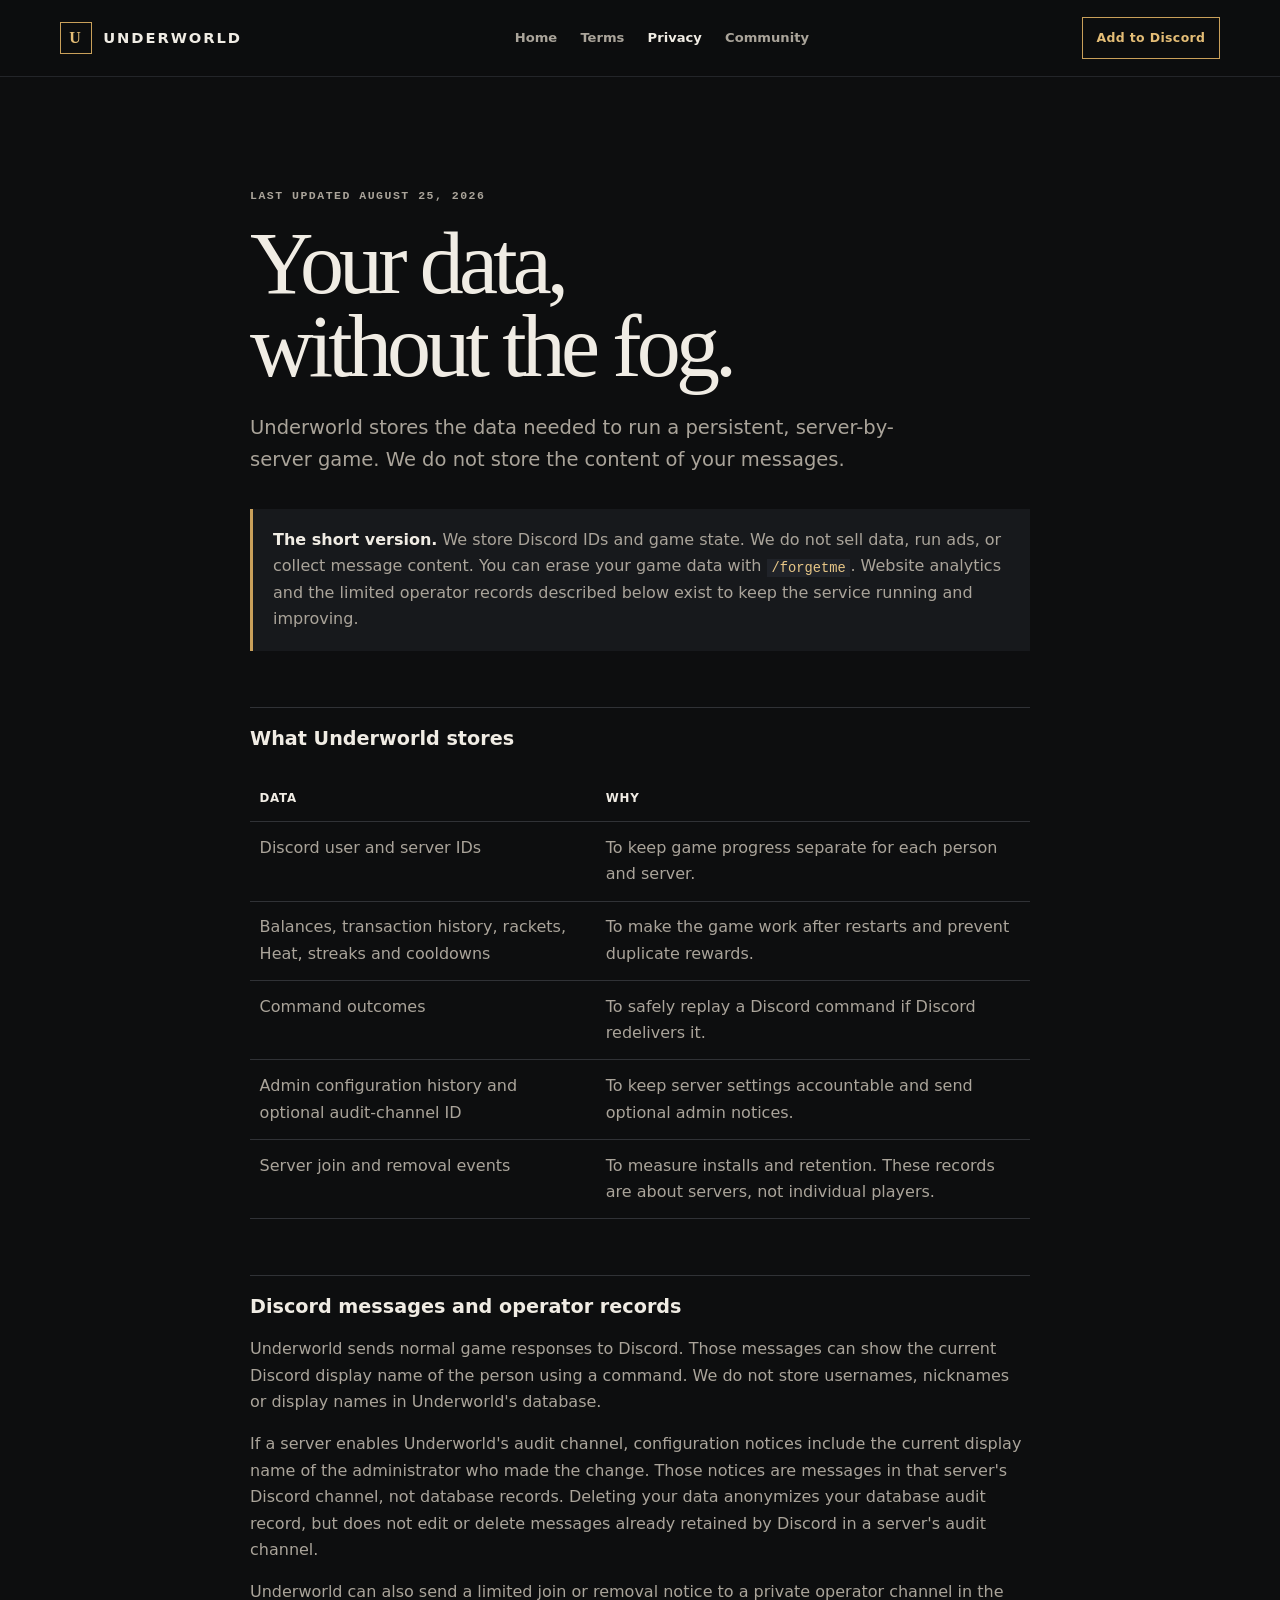
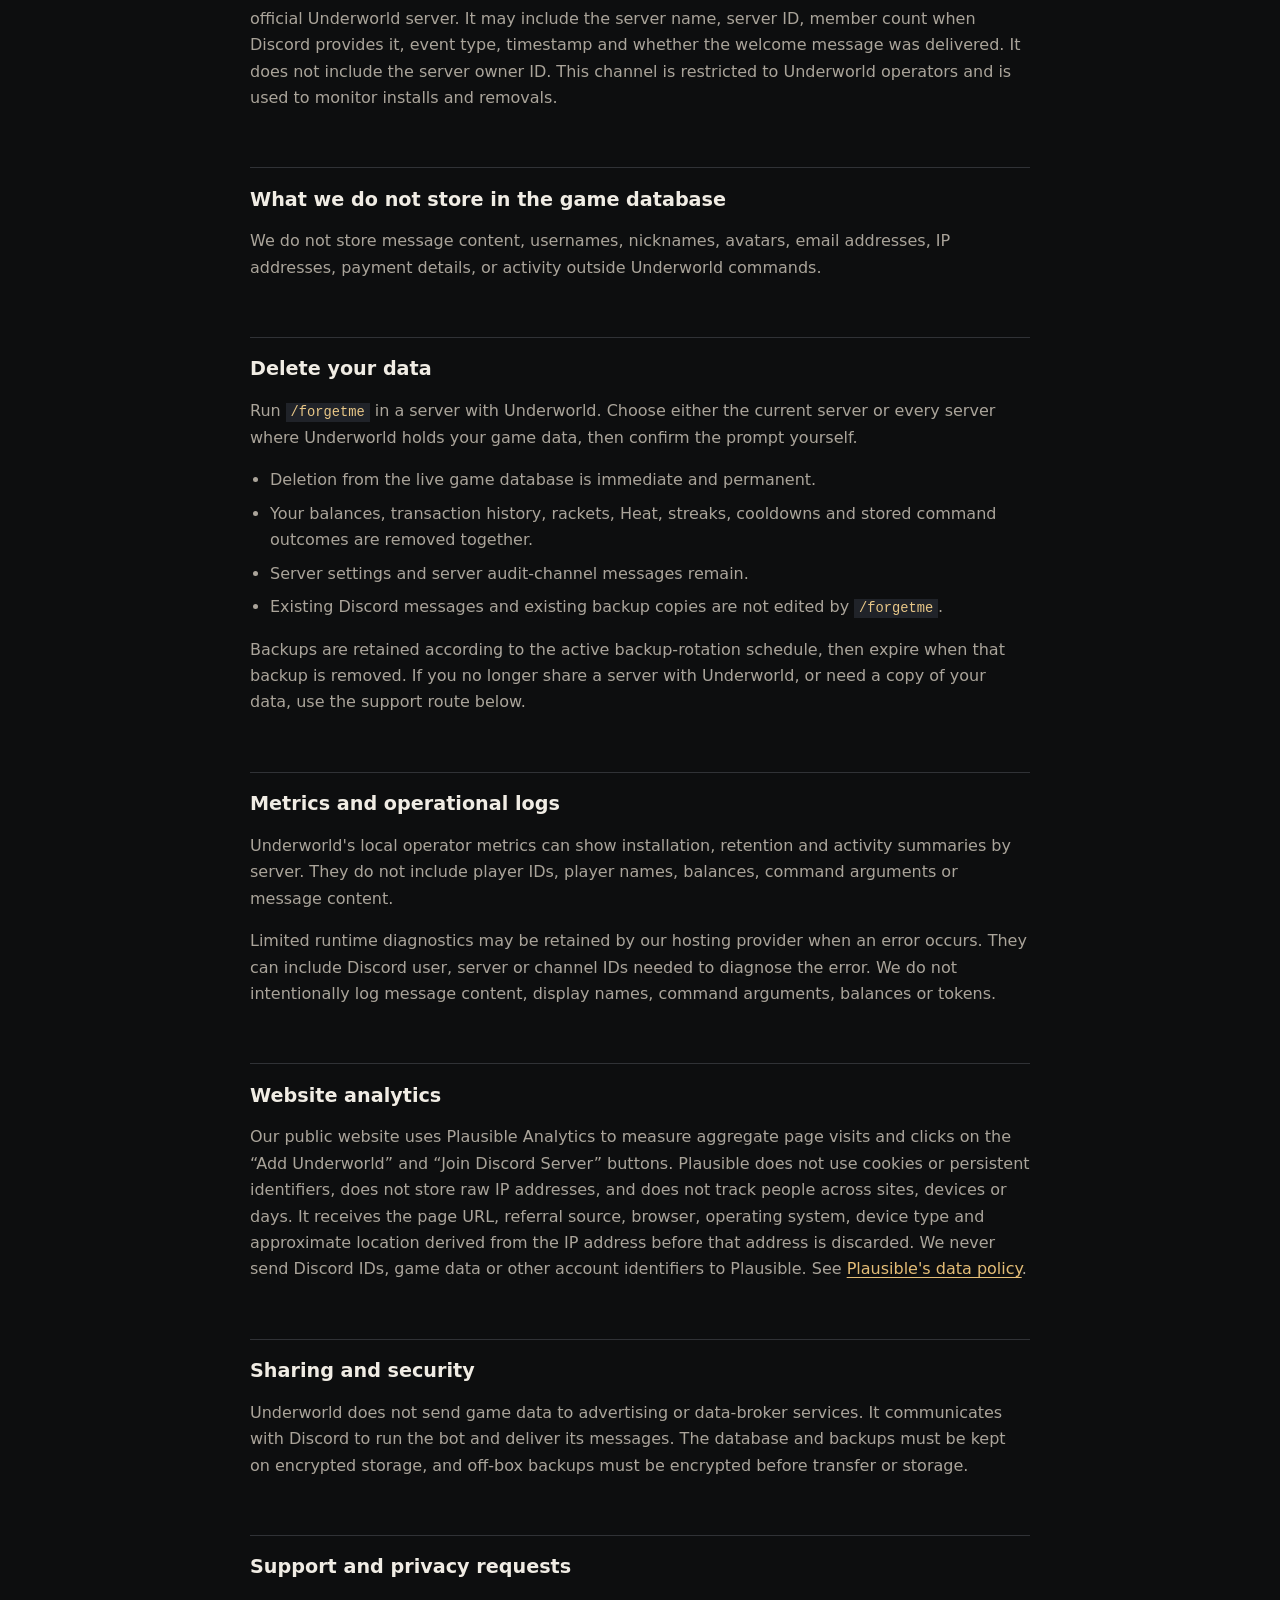
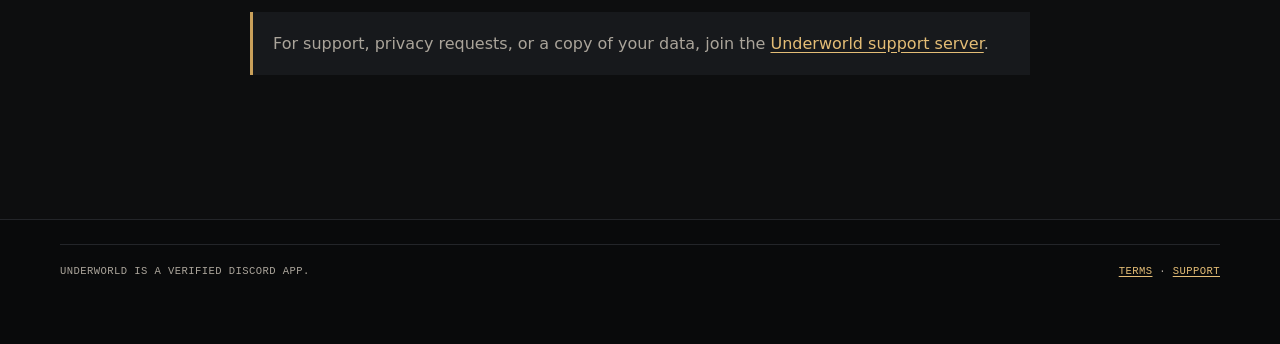
==== commit 2ace47a4: "Redesign Underworld website" ====
--- a/privacy.html
+++ b/privacy.html
@@ -4,6 +4,9 @@
     <meta charset="utf-8">
     <meta name="viewport" content="width=device-width, initial-scale=1">
     <meta name="description" content="Underworld's privacy policy.">
+    <meta name="theme-color" content="#0d0e0f">
+    <link rel="canonical" href="https://joinunderworld.com/privacy.html">
+    <link rel="icon" href="/favicon.svg" type="image/svg+xml">
     <title>Privacy · Underworld</title>
     <link rel="stylesheet" href="site.css">
     <!-- Privacy-friendly analytics by Plausible -->
@@ -16,13 +19,16 @@
     </script>
   </head>
   <body>
-    <header>
+    <header class="site-header">
       <div class="shell topbar">
-        <a class="brand" href="index.html">Underworld</a>
+        <a class="brand" href="/" aria-label="Underworld home"><span class="brand-mark" aria-hidden="true">U</span><span>Underworld</span></a>
         <nav aria-label="Primary navigation">
+          <a href="/">Home</a>
           <a href="terms.html">Terms</a>
           <a aria-current="page" href="privacy.html">Privacy</a>
+          <a class="plausible-event-name=Join+Discord+Server" href="/discord/" target="_blank" rel="noopener noreferrer">Community</a>
         </nav>
+        <a class="header-cta plausible-event-name=Add+Bot+Click" href="/invite/" target="_blank" rel="noopener noreferrer">Add to Discord</a>
       </div>
     </header>
     <main class="shell">
@@ -49,7 +55,7 @@
       <h2>Discord messages and operator records</h2>
       <p>Underworld sends normal game responses to Discord. Those messages can show the current Discord display name of the person using a command. We do not store usernames, nicknames or display names in Underworld's database.</p>
       <p>If a server enables Underworld's audit channel, configuration notices include the current display name of the administrator who made the change. Those notices are messages in that server's Discord channel, not database records. Deleting your data anonymizes your database audit record, but does not edit or delete messages already retained by Discord in a server's audit channel.</p>
-      <p>Underworld can also send a limited join or removal notice to a private operator channel in the official Underworld server. It may include the server name, server ID, member count when Discord provides it, event type, timestamp and, on a join, the current server owner ID. This channel is restricted to Underworld operators and is used to monitor installs and removals.</p>
+      <p>Underworld can also send a limited join or removal notice to a private operator channel in the official Underworld server. It may include the server name, server ID, member count when Discord provides it, event type, timestamp and whether the welcome message was delivered. It does not include the server owner ID. This channel is restricted to Underworld operators and is used to monitor installs and removals.</p>
 
       <h2>What we do not store in the game database</h2>
       <p>We do not store message content, usernames, nicknames, avatars, email addresses, IP addresses, payment details, or activity outside Underworld commands.</p>
@@ -77,8 +83,6 @@
       <h2>Support and privacy requests</h2>
       <div class="notice">For support, privacy requests, or a copy of your data, join the <a href="/discord/">Underworld support server</a>.</div>
     </main>
-    <footer>
-      <div class="shell">Underworld is a fictional game. All currency and rewards are virtual and have no real-world value.</div>
-    </footer>
+    <footer><div class="shell footer-bottom"><span>Underworld is a verified Discord app.</span><span><a href="terms.html">Terms</a> · <a href="/discord/">Support</a></span></div></footer>
   </body>
 </html>
--- a/site.css
+++ b/site.css
@@ -1,17 +1,1130 @@
-:root { color-scheme: dark; --ink:#efe9df; --muted:#b9b1a5; --paper:#151412; --panel:#201e1a; --line:#39342c; --gold:#d9a441; --max:760px; }
-* { box-sizing:border-box; }
-html { background:var(--paper); }
-body { margin:0; background:radial-gradient(circle at top right,#342716 0,transparent 32rem),var(--paper); color:var(--ink); font:16px/1.65 Inter,ui-sans-serif,system-ui,-apple-system,"Segoe UI",sans-serif; }
-a { color:#f4c86e; } a:hover { color:#ffe0a0; }
-.shell { width:min(calc(100% - 2rem),var(--max)); margin:auto; }
-header { background:rgb(21 20 18 / 88%); border-bottom:1px solid var(--line); }
-.topbar { min-height:4.5rem; display:flex; align-items:center; justify-content:space-between; gap:1rem; }
-.brand { color:var(--ink); font-size:1.1rem; font-weight:800; letter-spacing:.08em; text-decoration:none; text-transform:uppercase; }
-nav { display:flex; gap:1rem; } nav a { color:var(--muted); font-size:.92rem; text-decoration:none; } nav a:hover,nav a[aria-current="page"] { color:var(--gold); }
-main { padding:4.5rem 0; } h1,h2 { line-height:1.15; } h1 { font-size:clamp(2.25rem,8vw,4.6rem); letter-spacing:-.055em; margin:.35rem 0 1.2rem; } h2 { font-size:1.45rem; margin:3rem 0 .75rem; }
-.eyebrow { color:var(--gold); font-size:.78rem; font-weight:800; letter-spacing:.12em; text-transform:uppercase; }.lede { color:var(--muted); font-size:1.18rem; max-width:62ch; }
-.invite-page { min-height:calc(100vh - 10.2rem); display:flex; flex-direction:column; justify-content:center; padding:5rem 0; }.invite-actions { display:flex; flex-wrap:wrap; gap:.75rem; margin:1.35rem 0 0; }.invite-button,.discord-button { align-items:center; border-radius:.65rem; display:inline-flex; font-weight:900; gap:.75rem; justify-content:center; max-width:max-content; padding:1rem 1.25rem; text-decoration:none; transition:background .15s ease,transform .15s ease; }.invite-button { background:var(--gold); color:#17120a; }.invite-button:hover { background:#f4c86e; color:#17120a; transform:translateY(-2px); }.discord-button { border:1px solid var(--line); color:var(--ink); }.discord-button:hover { background:var(--panel); color:var(--ink); transform:translateY(-2px); }.invite-button span { font-size:1.25rem; line-height:1; }.invite-note { color:var(--muted); font-size:.9rem; margin:.75rem 0 0; }.invite-promise { margin:3rem 0 0; max-width:62ch; }
-.grid { display:grid; gap:1rem; grid-template-columns:repeat(2,minmax(0,1fr)); margin:2.5rem 0; }.card,.promise { background:var(--panel); border:1px solid var(--line); border-radius:.75rem; padding:1.3rem; }.card h2 { margin:0 0 .45rem; }.card p { color:var(--muted); margin:0 0 1rem; }.card a { font-weight:700; text-decoration:none; }
-.promise { margin:2rem 0; }.promise strong { color:var(--gold); }.notice { background:rgb(217 164 65 / 7%); border-left:3px solid var(--gold); color:var(--muted); margin:2rem 0; padding:.8rem 1rem; }
-ul { padding-left:1.25rem; } li+li { margin-top:.45rem; } table { border-collapse:collapse; margin:1.25rem 0; width:100%; } th,td { border-bottom:1px solid var(--line); padding:.7rem; text-align:left; vertical-align:top; } th { color:var(--muted); font-size:.85rem; } code { background:#2c2924; border-radius:.3rem; color:#ffe0a0; padding:.12rem .32rem; }
-footer { border-top:1px solid var(--line); color:var(--muted); font-size:.85rem; padding:1.8rem 0 2.5rem; } @media(max-width:520px){.grid{grid-template-columns:1fr}.topbar{align-items:flex-start;flex-direction:column;gap:.65rem;padding:1rem 0}main{padding:3rem 0}}
+:root {
+  color-scheme: dark;
+  --bg: #0d0e0f;
+  --bg-soft: #111315;
+  --panel: #17191c;
+  --panel-strong: #1d2024;
+  --ink: #f0ece4;
+  --muted: #aaa49a;
+  --faint: #77736d;
+  --line: #303236;
+  --line-soft: #232529;
+  --gold: #c9a05a;
+  --gold-bright: #e4bd76;
+  --discord: #5865f2;
+  --max: 1160px;
+  --reading: 780px;
+  --serif: Georgia, "Times New Roman", serif;
+  --sans: Inter, ui-sans-serif, system-ui, -apple-system, BlinkMacSystemFont, "Segoe UI", sans-serif;
+  --mono: "SFMono-Regular", Consolas, "Liberation Mono", monospace;
+}
+
+* {
+  box-sizing: border-box;
+}
+
+html {
+  background: var(--bg);
+  scroll-behavior: smooth;
+}
+
+body {
+  margin: 0;
+  background: var(--bg);
+  color: var(--ink);
+  font: 16px/1.65 var(--sans);
+  text-rendering: optimizeLegibility;
+}
+
+body::before {
+  background-image: linear-gradient(rgb(255 255 255 / 2%) 1px, transparent 1px);
+  background-size: 100% 5rem;
+  content: "";
+  inset: 0;
+  opacity: .32;
+  pointer-events: none;
+  position: fixed;
+  z-index: -1;
+}
+
+a {
+  color: var(--gold-bright);
+  text-underline-offset: .2em;
+}
+
+a:hover {
+  color: #f1d49b;
+}
+
+:focus-visible {
+  outline: 2px solid var(--gold-bright);
+  outline-offset: 4px;
+}
+
+.skip-link {
+  background: var(--ink);
+  color: var(--bg);
+  left: 1rem;
+  padding: .6rem .9rem;
+  position: fixed;
+  top: -5rem;
+  z-index: 100;
+}
+
+.skip-link:focus {
+  top: 1rem;
+}
+
+.shell {
+  margin-inline: auto;
+  width: min(calc(100% - 3rem), var(--max));
+}
+
+header,
+.site-header {
+  background: rgb(13 14 15 / 94%);
+  border-bottom: 1px solid var(--line-soft);
+  position: sticky;
+  top: 0;
+  z-index: 20;
+}
+
+.topbar {
+  align-items: center;
+  display: grid;
+  gap: 2rem;
+  grid-template-columns: auto 1fr auto;
+  min-height: 4.75rem;
+}
+
+.brand {
+  align-items: center;
+  color: var(--ink);
+  display: inline-flex;
+  font-size: .92rem;
+  font-weight: 800;
+  gap: .7rem;
+  letter-spacing: .13em;
+  text-decoration: none;
+  text-transform: uppercase;
+}
+
+.brand:hover {
+  color: var(--ink);
+}
+
+.brand-mark {
+  align-items: center;
+  border: 1px solid var(--gold);
+  color: var(--gold-bright);
+  display: inline-flex;
+  font: 700 1rem/1 var(--serif);
+  height: 2rem;
+  justify-content: center;
+  width: 2rem;
+}
+
+nav {
+  display: flex;
+  gap: 1.45rem;
+  justify-content: center;
+}
+
+nav a {
+  color: var(--muted);
+  font-size: .82rem;
+  font-weight: 650;
+  text-decoration: none;
+}
+
+nav a:hover,
+nav a[aria-current="page"] {
+  color: var(--ink);
+}
+
+.header-cta {
+  border: 1px solid var(--gold);
+  color: var(--gold-bright);
+  font-size: .78rem;
+  font-weight: 800;
+  letter-spacing: .03em;
+  padding: .62rem .85rem;
+  text-decoration: none;
+}
+
+.header-cta:hover {
+  background: var(--gold);
+  color: #16130e;
+}
+
+.hero {
+  align-items: center;
+  display: grid;
+  gap: clamp(3rem, 7vw, 7rem);
+  grid-template-columns: minmax(0, .95fr) minmax(420px, 1.05fr);
+  min-height: 720px;
+  padding-block: clamp(5rem, 10vw, 8rem);
+}
+
+.verified-label,
+.eyebrow {
+  color: var(--gold-bright);
+  font: 750 .72rem/1.2 var(--mono);
+  letter-spacing: .13em;
+  margin: 0 0 1.25rem;
+  text-transform: uppercase;
+}
+
+.verified-label {
+  align-items: center;
+  display: flex;
+  gap: .65rem;
+}
+
+.verified-label span {
+  background: #55b982;
+  border-radius: 50%;
+  box-shadow: 0 0 0 4px rgb(85 185 130 / 10%);
+  height: .48rem;
+  width: .48rem;
+}
+
+h1,
+h2,
+h3,
+p {
+  overflow-wrap: break-word;
+}
+
+h1,
+h2 {
+  font-family: var(--serif);
+  font-weight: 500;
+}
+
+h1 {
+  font-size: clamp(3.4rem, 7vw, 6.5rem);
+  letter-spacing: -.055em;
+  line-height: .94;
+  margin: 0 0 1.6rem;
+}
+
+h2 {
+  font-size: clamp(2.15rem, 4.5vw, 4.2rem);
+  letter-spacing: -.035em;
+  line-height: 1.02;
+  margin: 0;
+}
+
+h3 {
+  font-size: 1.05rem;
+  line-height: 1.3;
+  margin: 0;
+}
+
+.lede {
+  color: var(--muted);
+  font-size: clamp(1.05rem, 1.8vw, 1.22rem);
+  margin: 0;
+  max-width: 55ch;
+}
+
+.hero-actions {
+  display: flex;
+  flex-wrap: wrap;
+  gap: .75rem;
+  margin-top: 2rem;
+}
+
+.button {
+  align-items: center;
+  border: 1px solid transparent;
+  display: inline-flex;
+  font-size: .88rem;
+  font-weight: 800;
+  justify-content: center;
+  min-height: 3.15rem;
+  padding: .75rem 1.15rem;
+  text-decoration: none;
+  transition: background-color .15s ease, border-color .15s ease, color .15s ease, transform .15s ease;
+}
+
+.button:hover {
+  transform: translateY(-2px);
+}
+
+.button-primary {
+  background: var(--gold);
+  color: #17130d;
+}
+
+.button-primary:hover {
+  background: var(--gold-bright);
+  color: #17130d;
+}
+
+.button-quiet {
+  border-color: var(--line);
+  color: var(--ink);
+}
+
+.button-quiet:hover {
+  background: var(--panel);
+  color: var(--ink);
+}
+
+.button-secondary {
+  background: var(--discord);
+  color: #fff;
+}
+
+.button-secondary:hover {
+  background: #6874f4;
+  color: #fff;
+}
+
+.trust-list {
+  color: var(--faint);
+  display: flex;
+  flex-wrap: wrap;
+  font: 650 .72rem/1.4 var(--mono);
+  gap: .65rem 1.4rem;
+  list-style: none;
+  margin: 1.25rem 0 0;
+  padding: 0;
+  text-transform: uppercase;
+}
+
+.trust-list li::before {
+  color: var(--gold);
+  content: "✓";
+  margin-right: .45rem;
+}
+
+.product-preview {
+  background: #191b1f;
+  border: 1px solid #34373d;
+  box-shadow: 18px 18px 0 #090a0b;
+  min-width: 0;
+}
+
+.preview-bar {
+  align-items: center;
+  border-bottom: 1px solid #303238;
+  color: #d5d7dc;
+  display: flex;
+  font-size: .78rem;
+  font-weight: 700;
+  gap: .7rem;
+  min-height: 3.1rem;
+  padding: 0 1rem;
+}
+
+.preview-status {
+  background: #55b982;
+  border-radius: 50%;
+  height: .48rem;
+  width: .48rem;
+}
+
+.preview-app {
+  color: #757982;
+  font: 650 .65rem/1 var(--mono);
+  letter-spacing: .12em;
+  margin-left: auto;
+}
+
+.discord-message {
+  display: grid;
+  gap: .8rem;
+  grid-template-columns: 2.6rem 1fr;
+  padding: 1rem 1.1rem;
+}
+
+.user-message {
+  padding-top: 1.35rem;
+}
+
+.avatar {
+  align-items: center;
+  border-radius: 50%;
+  display: flex;
+  font-weight: 800;
+  height: 2.6rem;
+  justify-content: center;
+  width: 2.6rem;
+}
+
+.avatar-user {
+  background: #38414a;
+  color: #d8dce0;
+}
+
+.avatar-bot {
+  background: #20201d;
+  border: 1px solid var(--gold);
+  color: var(--gold-bright);
+  font-family: var(--serif);
+}
+
+.message-meta {
+  align-items: center;
+  display: flex;
+  flex-wrap: wrap;
+  gap: .45rem;
+  margin-bottom: .25rem;
+}
+
+.message-meta strong {
+  font-size: .9rem;
+}
+
+.message-meta span {
+  color: #777b84;
+  font-size: .68rem;
+}
+
+.message-meta small {
+  background: var(--discord);
+  border-radius: 2px;
+  color: #fff;
+  font-size: .54rem;
+  font-weight: 800;
+  padding: .08rem .26rem;
+}
+
+code {
+  background: #202329;
+  color: #e8c787;
+  font: .86em/1.4 var(--mono);
+  padding: .12rem .3rem;
+}
+
+.message-body {
+  min-width: 0;
+}
+
+.game-response {
+  background: #121416;
+  border-left: 3px solid var(--gold);
+  margin-top: .45rem;
+  padding: 1rem 1.05rem;
+}
+
+.game-response h2 {
+  font: 650 1.1rem/1.3 var(--sans);
+  letter-spacing: 0;
+  margin: 0;
+}
+
+.game-response p {
+  color: #a5a8ae;
+  font-size: .82rem;
+  margin: .35rem 0 0;
+}
+
+.game-response .response-kicker {
+  color: var(--gold-bright);
+  font: 700 .6rem/1 var(--mono);
+  letter-spacing: .11em;
+  margin: 0 0 .55rem;
+}
+
+.balance-row {
+  border-top: 1px solid #2a2d31;
+  display: grid;
+  gap: .5rem;
+  grid-template-columns: repeat(3, 1fr);
+  margin-top: .9rem;
+  padding-top: .8rem;
+}
+
+.balance-row span {
+  color: #858991;
+  font-size: .69rem;
+}
+
+.balance-row b {
+  color: #e5e6e8;
+  display: block;
+  font-size: .82rem;
+}
+
+.preview-foot {
+  border-top: 1px solid #303238;
+  color: #777b84;
+  display: flex;
+  font: 650 .62rem/1.4 var(--mono);
+  gap: 1rem;
+  justify-content: space-between;
+  padding: .8rem 1rem;
+  text-transform: uppercase;
+}
+
+.fact-strip {
+  border-block: 1px solid var(--line-soft);
+  background: var(--bg-soft);
+}
+
+.facts {
+  display: grid;
+  grid-template-columns: repeat(4, 1fr);
+}
+
+.facts div {
+  align-items: baseline;
+  border-left: 1px solid var(--line-soft);
+  display: flex;
+  gap: .65rem;
+  padding: 1.45rem 1.3rem;
+}
+
+.facts div:last-child {
+  border-right: 1px solid var(--line-soft);
+}
+
+.facts strong {
+  color: var(--gold-bright);
+  font: 500 1.7rem/1 var(--serif);
+}
+
+.facts span {
+  color: var(--muted);
+  font-size: .78rem;
+}
+
+.section {
+  padding-block: clamp(5rem, 10vw, 8rem);
+}
+
+.section-heading {
+  max-width: 700px;
+}
+
+.section-heading > p:not(.eyebrow) {
+  color: var(--muted);
+  font-size: 1.05rem;
+  margin: 1.25rem 0 0;
+  max-width: 60ch;
+}
+
+.steps {
+  border-top: 1px solid var(--line);
+  display: grid;
+  grid-template-columns: repeat(4, 1fr);
+  list-style: none;
+  margin: 4rem 0 0;
+  padding: 0;
+}
+
+.steps li {
+  border-right: 1px solid var(--line);
+  min-height: 280px;
+  padding: 1.35rem 1.3rem 1.5rem 0;
+}
+
+.steps li + li {
+  padding-left: 1.3rem;
+}
+
+.steps li:last-child {
+  border-right: 0;
+}
+
+.step-number,
+.feature-list article > span {
+  color: var(--gold);
+  display: block;
+  font: 700 .68rem/1 var(--mono);
+  letter-spacing: .1em;
+  margin-bottom: 3.5rem;
+}
+
+.steps p {
+  color: var(--muted);
+  font-size: .9rem;
+  margin: .7rem 0 1.25rem;
+}
+
+.section-dark {
+  background: var(--bg-soft);
+  border-block: 1px solid var(--line-soft);
+}
+
+.feature-layout {
+  display: grid;
+  gap: clamp(3rem, 8vw, 8rem);
+  grid-template-columns: minmax(0, .85fr) minmax(0, 1.15fr);
+}
+
+.sticky-heading {
+  align-self: start;
+  position: sticky;
+  top: 7rem;
+}
+
+.feature-list {
+  border-top: 1px solid var(--line);
+}
+
+.feature-list article {
+  border-bottom: 1px solid var(--line);
+  display: grid;
+  gap: 1.2rem;
+  grid-template-columns: 2rem 1fr;
+  padding: 1.7rem 0;
+}
+
+.feature-list article > span {
+  margin: .2rem 0 0;
+}
+
+.feature-list h3 {
+  font-size: 1.08rem;
+}
+
+.feature-list p {
+  color: var(--muted);
+  font-size: .92rem;
+  margin: .55rem 0 0;
+}
+
+.command-section .section-heading {
+  max-width: 760px;
+}
+
+.command-grid {
+  border-top: 1px solid var(--line);
+  display: grid;
+  grid-template-columns: repeat(2, 1fr);
+  margin-top: 3.5rem;
+}
+
+.command-grid > div {
+  align-items: center;
+  border-bottom: 1px solid var(--line);
+  display: grid;
+  gap: 1.2rem;
+  grid-template-columns: 8rem 1fr;
+  min-height: 4.4rem;
+  padding: .8rem 1rem .8rem 0;
+}
+
+.command-grid > div:nth-child(odd) {
+  border-right: 1px solid var(--line);
+}
+
+.command-grid > div:nth-child(even) {
+  padding-left: 1rem;
+}
+
+.command-grid code {
+  background: transparent;
+  color: var(--gold-bright);
+  font-weight: 750;
+  padding: 0;
+}
+
+.command-grid span {
+  color: var(--muted);
+  font-size: .86rem;
+}
+
+.command-note {
+  color: var(--faint);
+  font-size: .82rem;
+  margin: 1.2rem 0 0;
+}
+
+.founder-callout {
+  border-block: 1px solid var(--gold);
+  display: grid;
+  gap: clamp(2rem, 8vw, 8rem);
+  grid-template-columns: 1.05fr .95fr;
+  padding-block: clamp(3.5rem, 7vw, 5rem);
+}
+
+.founder-callout p:not(.eyebrow) {
+  color: var(--muted);
+  margin: .15rem 0 0;
+}
+
+.founder-callout .fine-print {
+  color: var(--faint);
+  font-size: .78rem;
+  margin-top: 1.2rem;
+}
+
+.community-section {
+  display: grid;
+  gap: clamp(3rem, 8vw, 8rem);
+  grid-template-columns: 1fr 1fr;
+}
+
+.community-copy > p:not(.eyebrow) {
+  color: var(--muted);
+  margin: 1.25rem 0 1.8rem;
+  max-width: 55ch;
+}
+
+.community-board {
+  border-top: 1px solid var(--line);
+}
+
+.community-board div {
+  border-bottom: 1px solid var(--line);
+  display: grid;
+  gap: 1rem;
+  grid-template-columns: 7rem 1fr;
+  padding: 1.25rem 0;
+}
+
+.community-board span {
+  color: var(--gold-bright);
+  font: 700 .68rem/1.5 var(--mono);
+  letter-spacing: .08em;
+}
+
+.community-board p {
+  color: var(--muted);
+  margin: 0;
+}
+
+.faq-section {
+  display: grid;
+  gap: clamp(3rem, 8vw, 8rem);
+  grid-template-columns: .75fr 1.25fr;
+}
+
+.faq-list {
+  border-top: 1px solid var(--line);
+}
+
+details {
+  border-bottom: 1px solid var(--line);
+  padding: 1.25rem 0;
+}
+
+summary {
+  cursor: pointer;
+  font-size: .96rem;
+  font-weight: 700;
+  list-style: none;
+  padding-right: 2rem;
+  position: relative;
+}
+
+summary::-webkit-details-marker {
+  display: none;
+}
+
+summary::after {
+  color: var(--gold-bright);
+  content: "+";
+  font: 400 1.4rem/1 var(--sans);
+  position: absolute;
+  right: 0;
+  top: 0;
+}
+
+details[open] summary::after {
+  content: "−";
+}
+
+details p {
+  color: var(--muted);
+  font-size: .9rem;
+  margin: .9rem 2.5rem 0 0;
+}
+
+.final-cta {
+  background: var(--gold);
+  color: #17130d;
+}
+
+.final-cta-inner {
+  padding-block: clamp(4.5rem, 9vw, 7rem);
+  text-align: center;
+}
+
+.final-cta .eyebrow {
+  color: #54401e;
+}
+
+.final-cta h2 {
+  margin-inline: auto;
+  max-width: 820px;
+}
+
+.final-cta p:not(.eyebrow) {
+  color: #4c3b22;
+  margin: 1.3rem auto 1.8rem;
+}
+
+.final-cta code {
+  background: rgb(23 19 13 / 10%);
+  color: #2b2114;
+}
+
+.final-cta .button-primary {
+  background: #17130d;
+  color: var(--ink);
+}
+
+.final-cta .button-primary:hover {
+  background: #292116;
+  color: #fff;
+}
+
+.site-footer,
+footer {
+  background: #090a0b;
+  color: var(--muted);
+}
+
+.footer-grid {
+  display: grid;
+  gap: 3rem;
+  grid-template-columns: 1fr auto;
+  padding-block: 3.5rem;
+}
+
+.footer-brand {
+  margin-bottom: 1rem;
+}
+
+.footer-grid p {
+  font-size: .84rem;
+  margin: 0;
+}
+
+.footer-links {
+  display: grid;
+  gap: 4rem;
+  grid-template-columns: repeat(2, minmax(110px, 1fr));
+}
+
+.footer-links div {
+  display: flex;
+  flex-direction: column;
+  gap: .55rem;
+}
+
+.footer-links strong {
+  color: var(--ink);
+  font-size: .76rem;
+  margin-bottom: .2rem;
+  text-transform: uppercase;
+}
+
+.footer-links a {
+  color: var(--muted);
+  font-size: .82rem;
+  text-decoration: none;
+}
+
+.footer-links a:hover {
+  color: var(--ink);
+}
+
+.footer-bottom {
+  border-top: 1px solid var(--line-soft);
+  display: flex;
+  font: .66rem/1.5 var(--mono);
+  justify-content: space-between;
+  letter-spacing: .04em;
+  padding-block: 1.15rem 2rem;
+  text-transform: uppercase;
+}
+
+/* Legal pages */
+main.shell {
+  max-width: var(--reading);
+  min-height: calc(100vh - 12rem);
+  padding-block: clamp(4rem, 9vw, 7rem);
+}
+
+main.shell > h1 {
+  font-size: clamp(3rem, 8vw, 5.5rem);
+  margin-bottom: 1.5rem;
+}
+
+main.shell > h2 {
+  border-top: 1px solid var(--line);
+  font: 650 1.2rem/1.3 var(--sans);
+  letter-spacing: 0;
+  margin: 3.5rem 0 1rem;
+  padding-top: 1.2rem;
+}
+
+main.shell > p,
+main.shell li,
+main.shell td {
+  color: var(--muted);
+}
+
+.promise,
+.notice {
+  background: var(--panel);
+  border-left: 3px solid var(--gold);
+  color: var(--muted);
+  margin: 2rem 0;
+  padding: 1.15rem 1.25rem;
+}
+
+.promise strong,
+.notice strong {
+  color: var(--ink);
+}
+
+ul {
+  padding-left: 1.25rem;
+}
+
+li + li {
+  margin-top: .45rem;
+}
+
+table {
+  border-collapse: collapse;
+  margin: 1.5rem 0;
+  width: 100%;
+}
+
+th,
+td {
+  border-bottom: 1px solid var(--line);
+  padding: .8rem .6rem;
+  text-align: left;
+  vertical-align: top;
+}
+
+th {
+  color: var(--ink);
+  font-size: .74rem;
+  letter-spacing: .06em;
+  text-transform: uppercase;
+}
+
+footer:not(.site-footer) {
+  border-top: 1px solid var(--line-soft);
+  font-size: .78rem;
+  padding: 1.5rem 0 2rem;
+}
+
+@media (max-width: 980px) {
+  .topbar {
+    gap: 1.25rem;
+  }
+
+  nav {
+    gap: 1rem;
+  }
+
+  nav a:nth-child(-n+2) {
+    display: none;
+  }
+
+  .hero {
+    grid-template-columns: 1fr;
+    min-height: auto;
+  }
+
+  .hero-copy {
+    max-width: 760px;
+  }
+
+  .product-preview {
+    max-width: 700px;
+  }
+
+  .steps {
+    grid-template-columns: repeat(2, 1fr);
+  }
+
+  .steps li:nth-child(2) {
+    border-right: 0;
+  }
+
+  .steps li:nth-child(n+3) {
+    border-top: 1px solid var(--line);
+  }
+
+  .steps li:nth-child(3) {
+    padding-left: 0;
+  }
+
+  .feature-layout,
+  .community-section,
+  .faq-section {
+    grid-template-columns: 1fr;
+  }
+
+  .sticky-heading {
+    position: static;
+  }
+}
+
+@media (max-width: 700px) {
+  .shell {
+    width: min(calc(100% - 2rem), var(--max));
+  }
+
+  .topbar {
+    display: flex;
+    flex-wrap: wrap;
+    gap: .8rem 1rem;
+    padding-block: .8rem;
+  }
+
+  nav {
+    margin-left: auto;
+  }
+
+  nav a:not(:last-child) {
+    display: none;
+  }
+
+  .header-cta {
+    width: 100%;
+    text-align: center;
+  }
+
+  .hero {
+    gap: 3.5rem;
+    padding-block: 4.5rem;
+  }
+
+  h1 {
+    font-size: clamp(3rem, 15vw, 4.4rem);
+  }
+
+  .product-preview {
+    box-shadow: 8px 8px 0 #090a0b;
+  }
+
+  .discord-message {
+    grid-template-columns: 2.25rem 1fr;
+    padding-inline: .8rem;
+  }
+
+  .avatar {
+    height: 2.25rem;
+    width: 2.25rem;
+  }
+
+  .preview-foot {
+    align-items: flex-start;
+    flex-direction: column;
+  }
+
+  .facts {
+    grid-template-columns: repeat(2, 1fr);
+  }
+
+  .facts div:nth-child(2) {
+    border-right: 1px solid var(--line-soft);
+  }
+
+  .facts div:nth-child(n+3) {
+    border-top: 1px solid var(--line-soft);
+  }
+
+  .steps,
+  .command-grid,
+  .founder-callout,
+  .footer-grid {
+    grid-template-columns: 1fr;
+  }
+
+  .steps li,
+  .steps li + li,
+  .steps li:nth-child(3) {
+    border-right: 0;
+    border-top: 1px solid var(--line);
+    min-height: 230px;
+    padding: 1.2rem 0;
+  }
+
+  .steps li:first-child {
+    border-top: 0;
+  }
+
+  .step-number {
+    margin-bottom: 2rem;
+  }
+
+  .command-grid > div,
+  .command-grid > div:nth-child(even) {
+    border-right: 0;
+    grid-template-columns: 7rem 1fr;
+    padding-left: 0;
+  }
+
+  .founder-callout {
+    gap: 2rem;
+  }
+
+  .footer-links {
+    gap: 2rem;
+  }
+
+  .footer-bottom {
+    align-items: flex-start;
+    flex-direction: column;
+    gap: .45rem;
+  }
+
+  table {
+    display: block;
+    overflow-x: auto;
+  }
+}
+
+@media (max-width: 430px) {
+  .hero-actions,
+  .button {
+    width: 100%;
+  }
+
+  .facts {
+    grid-template-columns: 1fr;
+  }
+
+  .facts div,
+  .facts div:nth-child(2),
+  .facts div:last-child {
+    border-left: 0;
+    border-right: 0;
+    border-top: 1px solid var(--line-soft);
+  }
+
+  .facts div:first-child {
+    border-top: 0;
+  }
+
+  .balance-row {
+    grid-template-columns: 1fr;
+  }
+
+  .command-grid > div,
+  .command-grid > div:nth-child(even) {
+    align-items: start;
+    gap: .3rem;
+    grid-template-columns: 1fr;
+  }
+}
+
+@media (prefers-reduced-motion: reduce) {
+  html {
+    scroll-behavior: auto;
+  }
+
+  .button {
+    transition: none;
+  }
+
+  .button:hover {
+    transform: none;
+  }
+}
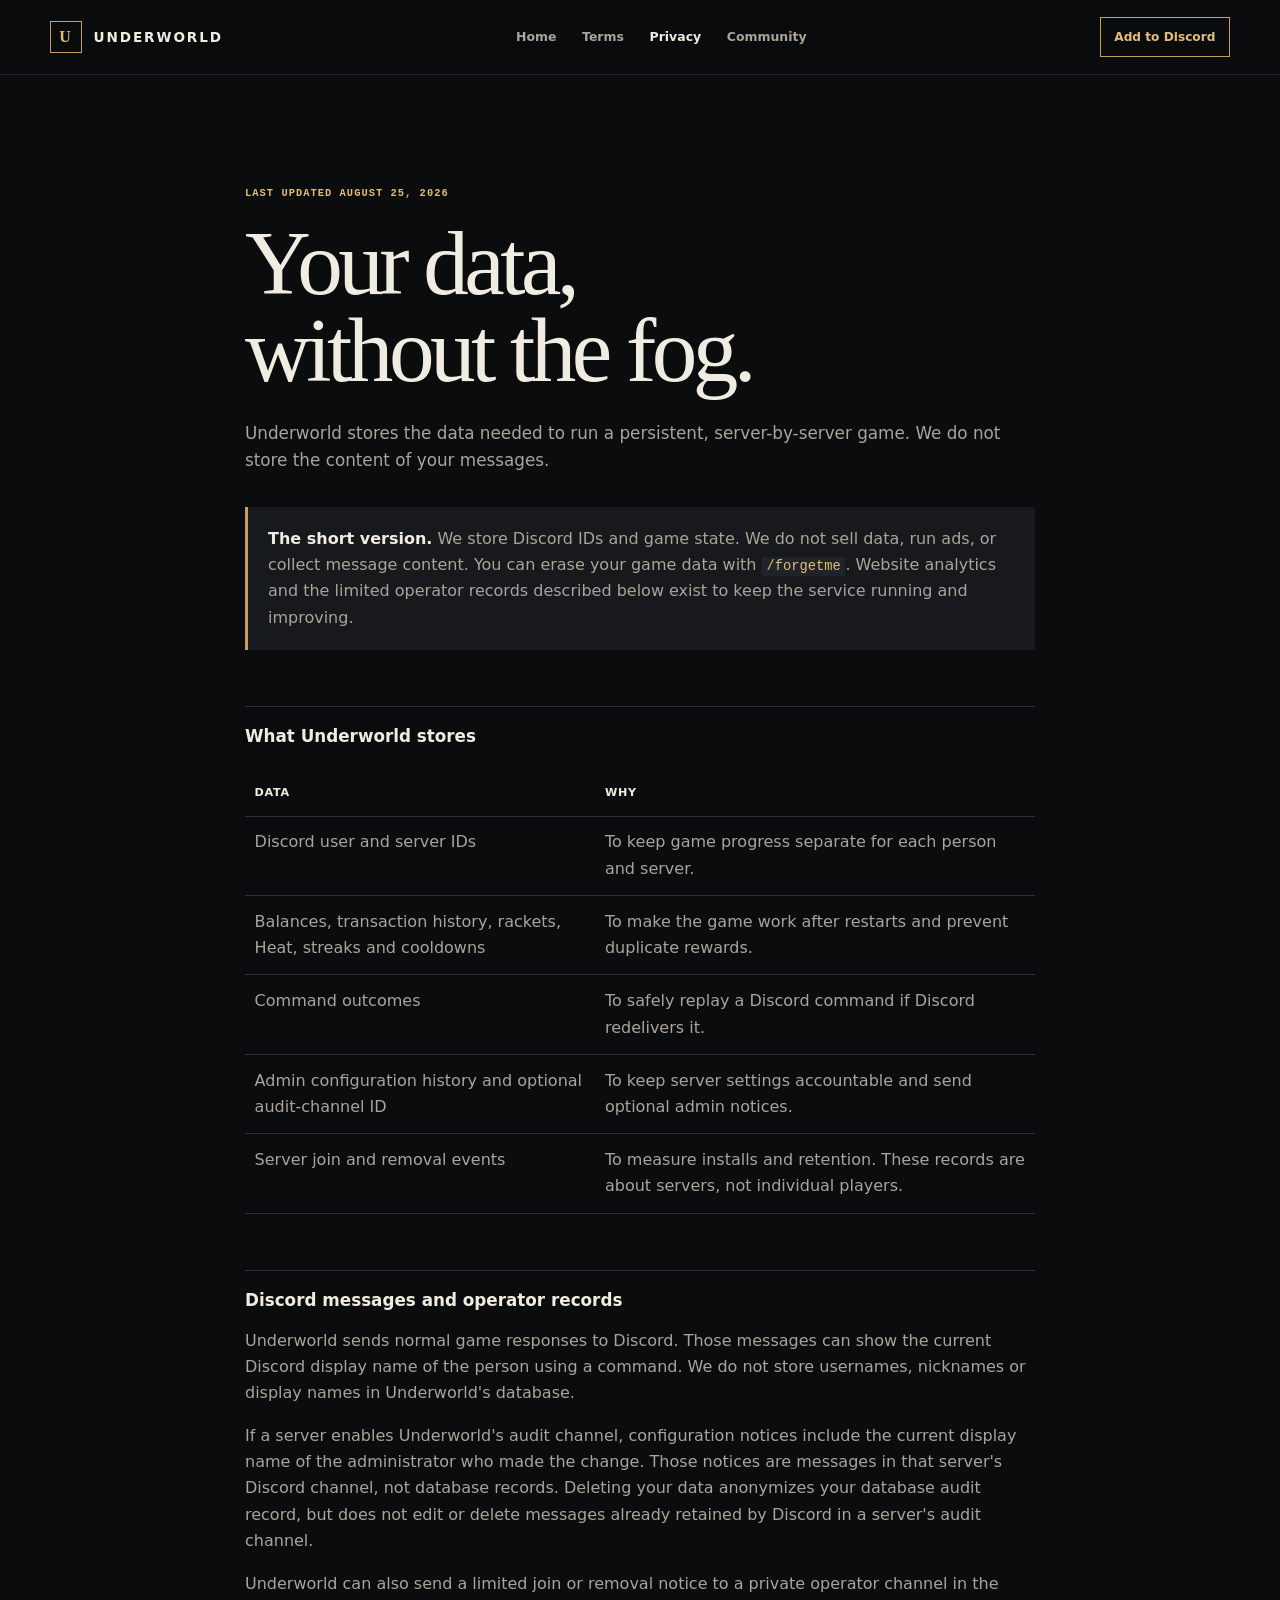
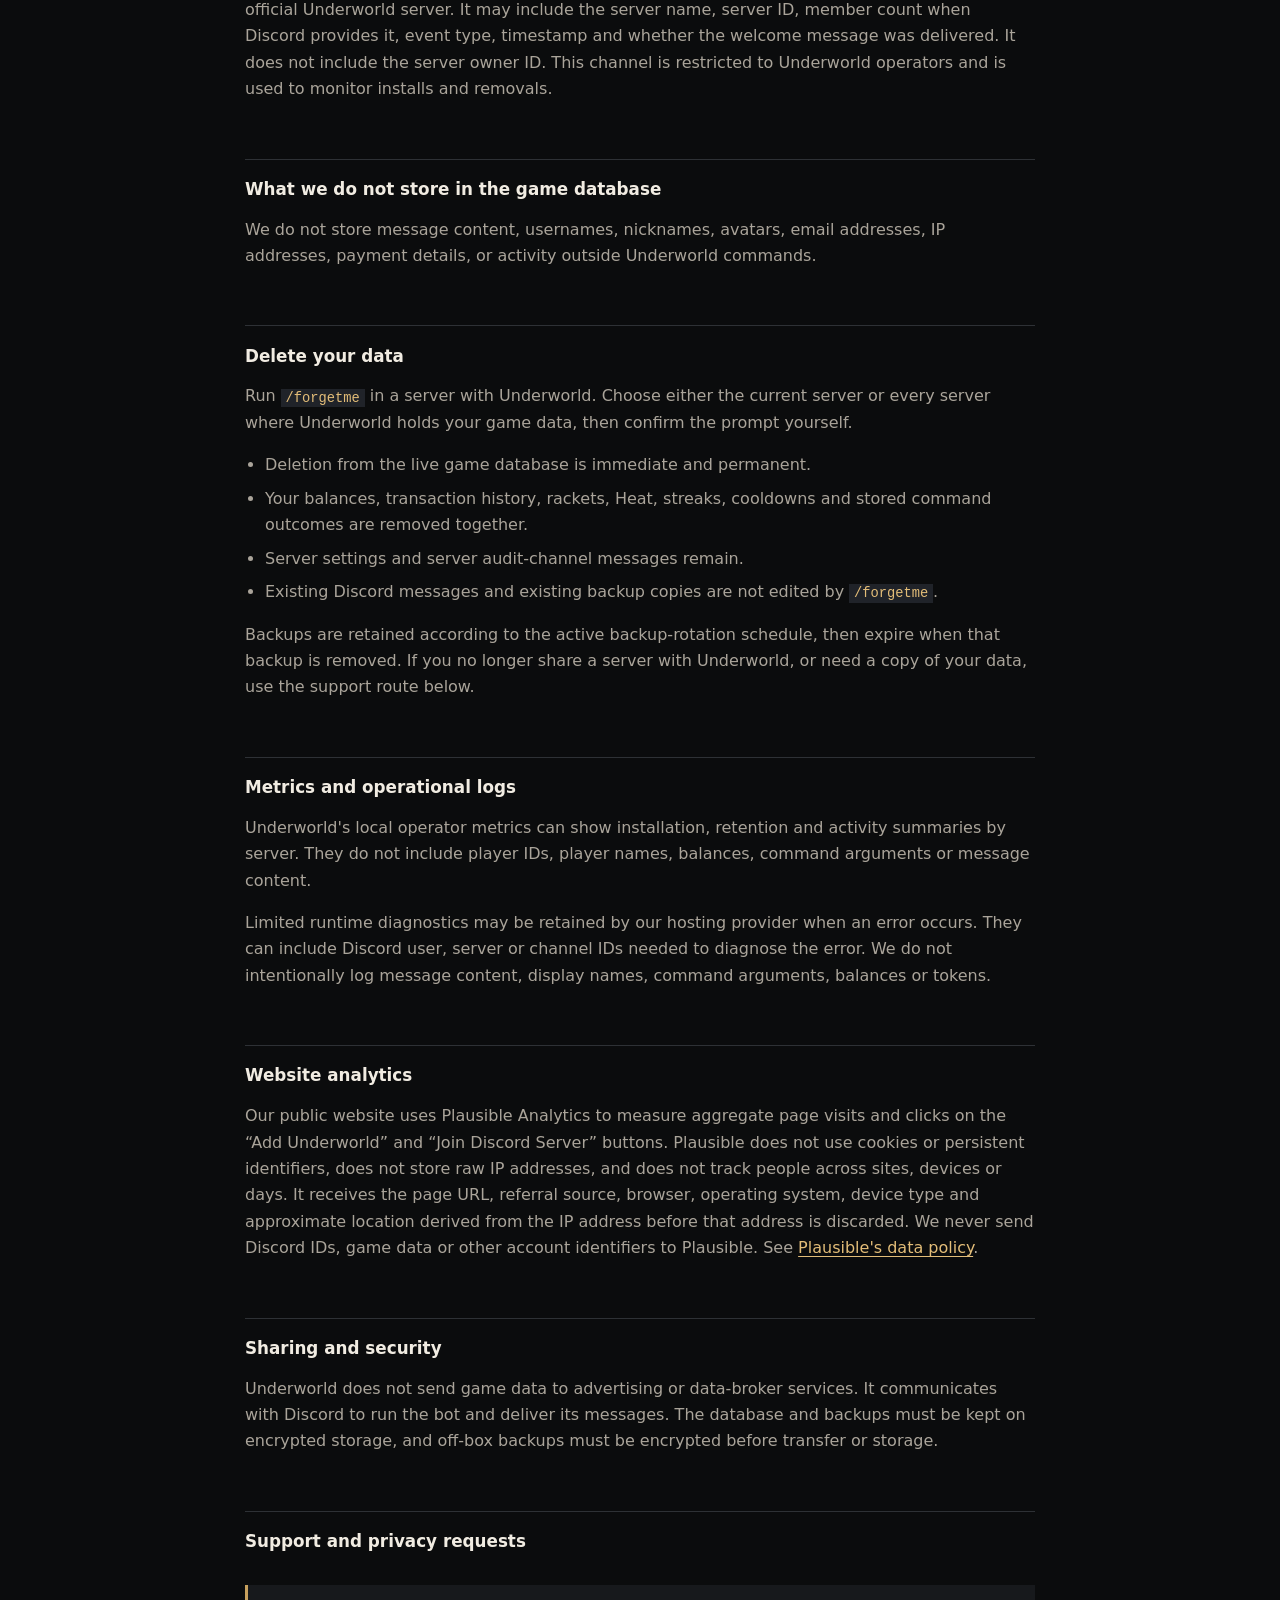
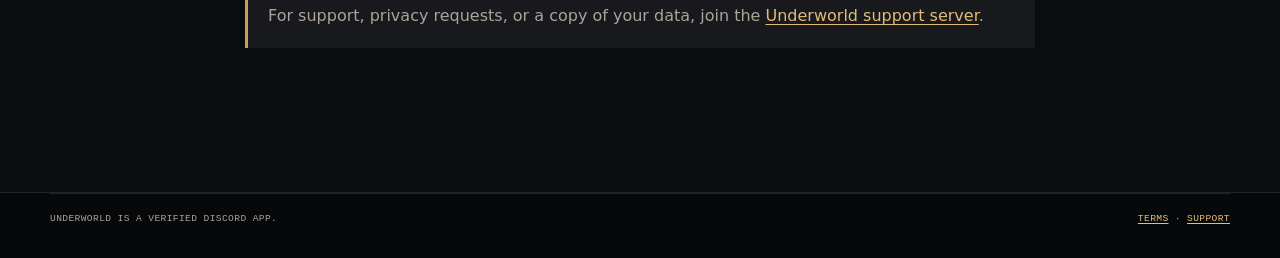
==== commit f87e502c: "Polish website and improve install flow" ====
--- a/privacy.html
+++ b/privacy.html
@@ -14,6 +14,9 @@
     <script>
       window.plausible = window.plausible || function () {
         (window.plausible.q = window.plausible.q || []).push(arguments);
+      };
+      window.plausible.init = window.plausible.init || function (options) {
+        window.plausible.o = options || {};
       };
       window.plausible.init();
     </script>
--- a/site.css
+++ b/site.css
@@ -1,1130 +1,307 @@
 :root {
   color-scheme: dark;
-  --bg: #0d0e0f;
-  --bg-soft: #111315;
-  --panel: #17191c;
-  --panel-strong: #1d2024;
-  --ink: #f0ece4;
-  --muted: #aaa49a;
-  --faint: #77736d;
-  --line: #303236;
-  --line-soft: #232529;
-  --gold: #c9a05a;
-  --gold-bright: #e4bd76;
+  --black: #0b0c0d;
+  --black-soft: #101214;
+  --charcoal: #17191c;
+  --charcoal-light: #202328;
+  --paper: #f1ece2;
+  --paper-muted: #aaa49a;
+  --paper-faint: #77736d;
+  --rule: #2e3135;
+  --rule-soft: #202226;
+  --brass: #c7a05d;
+  --brass-light: #e3bd78;
   --discord: #5865f2;
-  --max: 1160px;
-  --reading: 780px;
+  --green: #4fb87d;
+  --max: 1180px;
+  --reading: 790px;
   --serif: Georgia, "Times New Roman", serif;
   --sans: Inter, ui-sans-serif, system-ui, -apple-system, BlinkMacSystemFont, "Segoe UI", sans-serif;
   --mono: "SFMono-Regular", Consolas, "Liberation Mono", monospace;
 }
 
-* {
-  box-sizing: border-box;
-}
-
-html {
-  background: var(--bg);
-  scroll-behavior: smooth;
-}
-
-body {
-  margin: 0;
-  background: var(--bg);
-  color: var(--ink);
-  font: 16px/1.65 var(--sans);
-  text-rendering: optimizeLegibility;
-}
-
-body::before {
-  background-image: linear-gradient(rgb(255 255 255 / 2%) 1px, transparent 1px);
-  background-size: 100% 5rem;
-  content: "";
-  inset: 0;
-  opacity: .32;
-  pointer-events: none;
-  position: fixed;
-  z-index: -1;
-}
-
-a {
-  color: var(--gold-bright);
-  text-underline-offset: .2em;
-}
-
-a:hover {
-  color: #f1d49b;
-}
-
-:focus-visible {
-  outline: 2px solid var(--gold-bright);
-  outline-offset: 4px;
-}
-
-.skip-link {
-  background: var(--ink);
-  color: var(--bg);
-  left: 1rem;
-  padding: .6rem .9rem;
-  position: fixed;
-  top: -5rem;
-  z-index: 100;
-}
-
-.skip-link:focus {
-  top: 1rem;
-}
-
-.shell {
-  margin-inline: auto;
-  width: min(calc(100% - 3rem), var(--max));
-}
-
-header,
-.site-header {
-  background: rgb(13 14 15 / 94%);
-  border-bottom: 1px solid var(--line-soft);
-  position: sticky;
-  top: 0;
-  z-index: 20;
-}
-
-.topbar {
-  align-items: center;
-  display: grid;
-  gap: 2rem;
-  grid-template-columns: auto 1fr auto;
-  min-height: 4.75rem;
-}
-
-.brand {
-  align-items: center;
-  color: var(--ink);
-  display: inline-flex;
-  font-size: .92rem;
-  font-weight: 800;
-  gap: .7rem;
-  letter-spacing: .13em;
-  text-decoration: none;
-  text-transform: uppercase;
-}
-
-.brand:hover {
-  color: var(--ink);
-}
-
-.brand-mark {
-  align-items: center;
-  border: 1px solid var(--gold);
-  color: var(--gold-bright);
-  display: inline-flex;
-  font: 700 1rem/1 var(--serif);
-  height: 2rem;
-  justify-content: center;
-  width: 2rem;
-}
-
-nav {
-  display: flex;
-  gap: 1.45rem;
-  justify-content: center;
-}
-
-nav a {
-  color: var(--muted);
-  font-size: .82rem;
-  font-weight: 650;
-  text-decoration: none;
-}
-
+* { box-sizing: border-box; }
+html { background: var(--black); scroll-behavior: smooth; }
+body { margin: 0; background: var(--black); color: var(--paper); font: 16px/1.65 var(--sans); text-rendering: optimizeLegibility; }
+button, input, textarea, select { font: inherit; }
+a { color: var(--brass-light); text-underline-offset: .2em; }
+a:hover { color: #f3d8a7; }
+:focus-visible { outline: 2px solid var(--brass-light); outline-offset: 4px; }
+
+.skip-link { background: var(--paper); color: var(--black); left: 1rem; padding: .6rem .9rem; position: fixed; top: -5rem; z-index: 100; }
+.skip-link:focus { top: 1rem; }
+.shell { margin-inline: auto; width: min(calc(100% - 3rem), var(--max)); }
+
+.site-header,
+body > header { background: rgb(11 12 13 / 94%); border-bottom: 1px solid var(--rule-soft); position: sticky; top: 0; z-index: 30; }
+.topbar { align-items: center; display: grid; gap: 2rem; grid-template-columns: auto 1fr auto; min-height: 4.65rem; }
+.brand { align-items: center; color: var(--paper); display: inline-flex; font-size: .85rem; font-weight: 800; gap: .72rem; letter-spacing: .14em; text-decoration: none; text-transform: uppercase; }
+.brand:hover { color: var(--paper); }
+.brand-mark { align-items: center; border: 1px solid var(--brass); color: var(--brass-light); display: inline-flex; font: 700 1rem/1 var(--serif); height: 2rem; justify-content: center; width: 2rem; }
+nav { display: flex; gap: 1.6rem; justify-content: center; }
+nav a { color: var(--paper-muted); font-size: .78rem; font-weight: 650; text-decoration: none; }
 nav a:hover,
-nav a[aria-current="page"] {
-  color: var(--ink);
-}
-
-.header-cta {
-  border: 1px solid var(--gold);
-  color: var(--gold-bright);
-  font-size: .78rem;
-  font-weight: 800;
-  letter-spacing: .03em;
-  padding: .62rem .85rem;
-  text-decoration: none;
-}
-
-.header-cta:hover {
-  background: var(--gold);
-  color: #16130e;
-}
-
-.hero {
-  align-items: center;
-  display: grid;
-  gap: clamp(3rem, 7vw, 7rem);
-  grid-template-columns: minmax(0, .95fr) minmax(420px, 1.05fr);
-  min-height: 720px;
-  padding-block: clamp(5rem, 10vw, 8rem);
-}
-
-.verified-label,
-.eyebrow {
-  color: var(--gold-bright);
-  font: 750 .72rem/1.2 var(--mono);
-  letter-spacing: .13em;
-  margin: 0 0 1.25rem;
-  text-transform: uppercase;
-}
-
-.verified-label {
-  align-items: center;
-  display: flex;
-  gap: .65rem;
-}
-
-.verified-label span {
-  background: #55b982;
-  border-radius: 50%;
-  box-shadow: 0 0 0 4px rgb(85 185 130 / 10%);
-  height: .48rem;
-  width: .48rem;
-}
-
-h1,
-h2,
-h3,
-p {
-  overflow-wrap: break-word;
-}
-
-h1,
-h2 {
-  font-family: var(--serif);
-  font-weight: 500;
-}
-
-h1 {
-  font-size: clamp(3.4rem, 7vw, 6.5rem);
-  letter-spacing: -.055em;
-  line-height: .94;
-  margin: 0 0 1.6rem;
-}
-
-h2 {
-  font-size: clamp(2.15rem, 4.5vw, 4.2rem);
-  letter-spacing: -.035em;
-  line-height: 1.02;
-  margin: 0;
-}
-
-h3 {
-  font-size: 1.05rem;
-  line-height: 1.3;
-  margin: 0;
-}
-
-.lede {
-  color: var(--muted);
-  font-size: clamp(1.05rem, 1.8vw, 1.22rem);
-  margin: 0;
-  max-width: 55ch;
-}
-
-.hero-actions {
-  display: flex;
-  flex-wrap: wrap;
-  gap: .75rem;
-  margin-top: 2rem;
-}
-
-.button {
-  align-items: center;
-  border: 1px solid transparent;
-  display: inline-flex;
-  font-size: .88rem;
-  font-weight: 800;
-  justify-content: center;
-  min-height: 3.15rem;
-  padding: .75rem 1.15rem;
-  text-decoration: none;
-  transition: background-color .15s ease, border-color .15s ease, color .15s ease, transform .15s ease;
-}
-
-.button:hover {
-  transform: translateY(-2px);
-}
-
-.button-primary {
-  background: var(--gold);
-  color: #17130d;
-}
-
-.button-primary:hover {
-  background: var(--gold-bright);
-  color: #17130d;
-}
-
-.button-quiet {
-  border-color: var(--line);
-  color: var(--ink);
-}
-
-.button-quiet:hover {
-  background: var(--panel);
-  color: var(--ink);
-}
-
-.button-secondary {
-  background: var(--discord);
-  color: #fff;
-}
-
-.button-secondary:hover {
-  background: #6874f4;
-  color: #fff;
-}
-
-.trust-list {
-  color: var(--faint);
-  display: flex;
-  flex-wrap: wrap;
-  font: 650 .72rem/1.4 var(--mono);
-  gap: .65rem 1.4rem;
-  list-style: none;
-  margin: 1.25rem 0 0;
-  padding: 0;
-  text-transform: uppercase;
-}
-
-.trust-list li::before {
-  color: var(--gold);
-  content: "✓";
-  margin-right: .45rem;
-}
-
-.product-preview {
-  background: #191b1f;
-  border: 1px solid #34373d;
-  box-shadow: 18px 18px 0 #090a0b;
-  min-width: 0;
-}
-
-.preview-bar {
-  align-items: center;
-  border-bottom: 1px solid #303238;
-  color: #d5d7dc;
-  display: flex;
-  font-size: .78rem;
-  font-weight: 700;
-  gap: .7rem;
-  min-height: 3.1rem;
-  padding: 0 1rem;
-}
-
-.preview-status {
-  background: #55b982;
-  border-radius: 50%;
-  height: .48rem;
-  width: .48rem;
-}
-
-.preview-app {
-  color: #757982;
-  font: 650 .65rem/1 var(--mono);
-  letter-spacing: .12em;
-  margin-left: auto;
-}
-
-.discord-message {
-  display: grid;
-  gap: .8rem;
-  grid-template-columns: 2.6rem 1fr;
-  padding: 1rem 1.1rem;
-}
-
-.user-message {
-  padding-top: 1.35rem;
-}
-
-.avatar {
-  align-items: center;
-  border-radius: 50%;
-  display: flex;
-  font-weight: 800;
-  height: 2.6rem;
-  justify-content: center;
-  width: 2.6rem;
-}
-
-.avatar-user {
-  background: #38414a;
-  color: #d8dce0;
-}
-
-.avatar-bot {
-  background: #20201d;
-  border: 1px solid var(--gold);
-  color: var(--gold-bright);
-  font-family: var(--serif);
-}
-
-.message-meta {
-  align-items: center;
-  display: flex;
-  flex-wrap: wrap;
-  gap: .45rem;
-  margin-bottom: .25rem;
-}
-
-.message-meta strong {
-  font-size: .9rem;
-}
-
-.message-meta span {
-  color: #777b84;
-  font-size: .68rem;
-}
-
-.message-meta small {
-  background: var(--discord);
-  border-radius: 2px;
-  color: #fff;
-  font-size: .54rem;
-  font-weight: 800;
-  padding: .08rem .26rem;
-}
-
-code {
-  background: #202329;
-  color: #e8c787;
-  font: .86em/1.4 var(--mono);
-  padding: .12rem .3rem;
-}
-
-.message-body {
-  min-width: 0;
-}
-
-.game-response {
-  background: #121416;
-  border-left: 3px solid var(--gold);
-  margin-top: .45rem;
-  padding: 1rem 1.05rem;
-}
-
-.game-response h2 {
-  font: 650 1.1rem/1.3 var(--sans);
-  letter-spacing: 0;
-  margin: 0;
-}
-
-.game-response p {
-  color: #a5a8ae;
-  font-size: .82rem;
-  margin: .35rem 0 0;
-}
-
-.game-response .response-kicker {
-  color: var(--gold-bright);
-  font: 700 .6rem/1 var(--mono);
-  letter-spacing: .11em;
-  margin: 0 0 .55rem;
-}
-
-.balance-row {
-  border-top: 1px solid #2a2d31;
-  display: grid;
-  gap: .5rem;
-  grid-template-columns: repeat(3, 1fr);
-  margin-top: .9rem;
-  padding-top: .8rem;
-}
-
-.balance-row span {
-  color: #858991;
-  font-size: .69rem;
-}
-
-.balance-row b {
-  color: #e5e6e8;
-  display: block;
-  font-size: .82rem;
-}
-
-.preview-foot {
-  border-top: 1px solid #303238;
-  color: #777b84;
-  display: flex;
-  font: 650 .62rem/1.4 var(--mono);
-  gap: 1rem;
-  justify-content: space-between;
-  padding: .8rem 1rem;
-  text-transform: uppercase;
-}
-
-.fact-strip {
-  border-block: 1px solid var(--line-soft);
-  background: var(--bg-soft);
-}
-
-.facts {
-  display: grid;
-  grid-template-columns: repeat(4, 1fr);
-}
-
-.facts div {
-  align-items: baseline;
-  border-left: 1px solid var(--line-soft);
-  display: flex;
-  gap: .65rem;
-  padding: 1.45rem 1.3rem;
-}
-
-.facts div:last-child {
-  border-right: 1px solid var(--line-soft);
-}
-
-.facts strong {
-  color: var(--gold-bright);
-  font: 500 1.7rem/1 var(--serif);
-}
-
-.facts span {
-  color: var(--muted);
-  font-size: .78rem;
-}
-
-.section {
-  padding-block: clamp(5rem, 10vw, 8rem);
-}
-
-.section-heading {
-  max-width: 700px;
-}
-
-.section-heading > p:not(.eyebrow) {
-  color: var(--muted);
-  font-size: 1.05rem;
-  margin: 1.25rem 0 0;
-  max-width: 60ch;
-}
-
-.steps {
-  border-top: 1px solid var(--line);
-  display: grid;
-  grid-template-columns: repeat(4, 1fr);
-  list-style: none;
-  margin: 4rem 0 0;
-  padding: 0;
-}
-
-.steps li {
-  border-right: 1px solid var(--line);
-  min-height: 280px;
-  padding: 1.35rem 1.3rem 1.5rem 0;
-}
-
-.steps li + li {
-  padding-left: 1.3rem;
-}
-
-.steps li:last-child {
-  border-right: 0;
-}
-
-.step-number,
-.feature-list article > span {
-  color: var(--gold);
-  display: block;
-  font: 700 .68rem/1 var(--mono);
-  letter-spacing: .1em;
-  margin-bottom: 3.5rem;
-}
-
-.steps p {
-  color: var(--muted);
-  font-size: .9rem;
-  margin: .7rem 0 1.25rem;
-}
-
-.section-dark {
-  background: var(--bg-soft);
-  border-block: 1px solid var(--line-soft);
-}
-
-.feature-layout {
-  display: grid;
-  gap: clamp(3rem, 8vw, 8rem);
-  grid-template-columns: minmax(0, .85fr) minmax(0, 1.15fr);
-}
-
-.sticky-heading {
-  align-self: start;
-  position: sticky;
-  top: 7rem;
-}
-
-.feature-list {
-  border-top: 1px solid var(--line);
-}
-
-.feature-list article {
-  border-bottom: 1px solid var(--line);
-  display: grid;
-  gap: 1.2rem;
-  grid-template-columns: 2rem 1fr;
-  padding: 1.7rem 0;
-}
-
-.feature-list article > span {
-  margin: .2rem 0 0;
-}
-
-.feature-list h3 {
-  font-size: 1.08rem;
-}
-
-.feature-list p {
-  color: var(--muted);
-  font-size: .92rem;
-  margin: .55rem 0 0;
-}
-
-.command-section .section-heading {
-  max-width: 760px;
-}
-
-.command-grid {
-  border-top: 1px solid var(--line);
-  display: grid;
-  grid-template-columns: repeat(2, 1fr);
-  margin-top: 3.5rem;
-}
-
-.command-grid > div {
-  align-items: center;
-  border-bottom: 1px solid var(--line);
-  display: grid;
-  gap: 1.2rem;
-  grid-template-columns: 8rem 1fr;
-  min-height: 4.4rem;
-  padding: .8rem 1rem .8rem 0;
-}
-
-.command-grid > div:nth-child(odd) {
-  border-right: 1px solid var(--line);
-}
-
-.command-grid > div:nth-child(even) {
-  padding-left: 1rem;
-}
-
-.command-grid code {
-  background: transparent;
-  color: var(--gold-bright);
-  font-weight: 750;
-  padding: 0;
-}
-
-.command-grid span {
-  color: var(--muted);
-  font-size: .86rem;
-}
-
-.command-note {
-  color: var(--faint);
-  font-size: .82rem;
-  margin: 1.2rem 0 0;
-}
-
-.founder-callout {
-  border-block: 1px solid var(--gold);
-  display: grid;
-  gap: clamp(2rem, 8vw, 8rem);
-  grid-template-columns: 1.05fr .95fr;
-  padding-block: clamp(3.5rem, 7vw, 5rem);
-}
-
-.founder-callout p:not(.eyebrow) {
-  color: var(--muted);
-  margin: .15rem 0 0;
-}
-
-.founder-callout .fine-print {
-  color: var(--faint);
-  font-size: .78rem;
-  margin-top: 1.2rem;
-}
-
-.community-section {
-  display: grid;
-  gap: clamp(3rem, 8vw, 8rem);
-  grid-template-columns: 1fr 1fr;
-}
-
-.community-copy > p:not(.eyebrow) {
-  color: var(--muted);
-  margin: 1.25rem 0 1.8rem;
-  max-width: 55ch;
-}
-
-.community-board {
-  border-top: 1px solid var(--line);
-}
-
-.community-board div {
-  border-bottom: 1px solid var(--line);
-  display: grid;
-  gap: 1rem;
-  grid-template-columns: 7rem 1fr;
-  padding: 1.25rem 0;
-}
-
-.community-board span {
-  color: var(--gold-bright);
-  font: 700 .68rem/1.5 var(--mono);
-  letter-spacing: .08em;
-}
-
-.community-board p {
-  color: var(--muted);
-  margin: 0;
-}
-
-.faq-section {
-  display: grid;
-  gap: clamp(3rem, 8vw, 8rem);
-  grid-template-columns: .75fr 1.25fr;
-}
-
-.faq-list {
-  border-top: 1px solid var(--line);
-}
-
-details {
-  border-bottom: 1px solid var(--line);
-  padding: 1.25rem 0;
-}
-
-summary {
-  cursor: pointer;
-  font-size: .96rem;
-  font-weight: 700;
-  list-style: none;
-  padding-right: 2rem;
-  position: relative;
-}
-
-summary::-webkit-details-marker {
-  display: none;
-}
-
-summary::after {
-  color: var(--gold-bright);
-  content: "+";
-  font: 400 1.4rem/1 var(--sans);
-  position: absolute;
-  right: 0;
-  top: 0;
-}
-
-details[open] summary::after {
-  content: "−";
-}
-
-details p {
-  color: var(--muted);
-  font-size: .9rem;
-  margin: .9rem 2.5rem 0 0;
-}
-
-.final-cta {
-  background: var(--gold);
-  color: #17130d;
-}
-
-.final-cta-inner {
-  padding-block: clamp(4.5rem, 9vw, 7rem);
-  text-align: center;
-}
-
-.final-cta .eyebrow {
-  color: #54401e;
-}
-
-.final-cta h2 {
-  margin-inline: auto;
-  max-width: 820px;
-}
-
-.final-cta p:not(.eyebrow) {
-  color: #4c3b22;
-  margin: 1.3rem auto 1.8rem;
-}
-
-.final-cta code {
-  background: rgb(23 19 13 / 10%);
-  color: #2b2114;
-}
-
-.final-cta .button-primary {
-  background: #17130d;
-  color: var(--ink);
-}
-
-.final-cta .button-primary:hover {
-  background: #292116;
-  color: #fff;
-}
+nav a[aria-current="page"] { color: var(--paper); }
+.header-cta { border: 1px solid var(--brass); color: var(--brass-light); font-size: .76rem; font-weight: 800; padding: .58rem .85rem; text-decoration: none; }
+.header-cta:hover { background: var(--brass); color: #16120c; }
+
+.hero { align-items: center; display: grid; gap: clamp(3rem, 8vw, 8rem); grid-template-columns: minmax(0, .92fr) minmax(430px, 1.08fr); min-height: 720px; padding-block: clamp(5rem, 10vw, 8.5rem); }
+.verified-line { align-items: center; color: var(--brass-light); display: flex; font: 700 .68rem/1 var(--mono); gap: .55rem; letter-spacing: .1em; margin: 0 0 1.4rem; text-transform: uppercase; }
+.verified-line span { align-items: center; background: var(--green); border-radius: 50%; color: #08120c; display: inline-flex; font: 900 .55rem/1 var(--sans); height: 1.05rem; justify-content: center; width: 1.05rem; }
+h1, h2 { font-family: var(--serif); font-weight: 500; }
+h1 { font-size: clamp(3.5rem, 7vw, 6.7rem); letter-spacing: -.055em; line-height: .93; margin: 0 0 1.7rem; }
+.hero-lede { color: var(--paper-muted); font-size: clamp(1.05rem, 1.7vw, 1.18rem); margin: 0; max-width: 57ch; }
+.hero-actions { align-items: center; display: flex; flex-wrap: wrap; gap: 1.25rem; margin-top: 2.2rem; }
+.button { align-items: center; border: 1px solid transparent; display: inline-flex; font-size: .84rem; font-weight: 800; gap: 2rem; justify-content: space-between; min-height: 3.2rem; padding: .75rem 1rem; text-decoration: none; transition: background-color .15s ease, border-color .15s ease, color .15s ease, transform .15s ease; }
+.button:hover { transform: translateY(-2px); }
+.button-primary { background: var(--brass); color: #18130c; min-width: 13.5rem; }
+.button-primary:hover { background: var(--brass-light); color: #18130c; }
+.text-link { color: var(--paper-muted); font-size: .82rem; font-weight: 700; text-decoration-color: var(--rule); }
+.text-link:hover { color: var(--paper); }
+.install-note { color: var(--paper-faint); font: .66rem/1.5 var(--mono); letter-spacing: .02em; margin: .9rem 0 0; }
+
+.demo { background: #191b1f; border: 1px solid #34373c; box-shadow: 16px 16px 0 #070809; min-width: 0; }
+.demo-heading { align-items: center; border-bottom: 1px solid #303238; display: flex; justify-content: space-between; min-height: 3rem; padding: 0 1rem; }
+.demo-heading > div { align-items: center; display: flex; gap: .45rem; }
+.demo-heading strong { font-size: .75rem; }
+.demo-heading small { background: var(--discord); border-radius: 2px; color: #fff; font-size: .48rem; font-weight: 900; padding: .06rem .22rem; }
+.demo-heading > span { color: #767a82; font: .62rem/1 var(--mono); letter-spacing: .06em; text-transform: uppercase; }
+.online-dot { background: var(--green); border-radius: 50%; height: .45rem; width: .45rem; }
+.demo-tabs { border-bottom: 1px solid #303238; display: flex; overflow-x: auto; padding: .55rem .7rem 0; scrollbar-width: none; }
+.demo-tabs::-webkit-scrollbar { display: none; }
+.demo-tab { background: transparent; border: 0; border-bottom: 2px solid transparent; color: #858992; cursor: pointer; font: 650 .7rem/1 var(--mono); padding: .65rem .7rem .75rem; white-space: nowrap; }
+.demo-tab:hover { color: #d8d9dc; }
+.demo-tab.active { border-bottom-color: var(--brass); color: var(--brass-light); }
+.demo-message { display: grid; gap: .8rem; grid-template-columns: 2.6rem minmax(0, 1fr); min-height: 285px; padding: 1.4rem 1.1rem; }
+.bot-avatar { align-items: center; background: #20201d; border: 1px solid var(--brass); border-radius: 50%; color: var(--brass-light); display: flex; font: 700 1.1rem/1 var(--serif); height: 2.6rem; justify-content: center; width: 2.6rem; }
+.demo-content { min-width: 0; }
+.message-author { align-items: center; display: flex; flex-wrap: wrap; gap: .42rem; margin: .15rem 0 .5rem; }
+.message-author strong { font-size: .82rem; }
+.message-author span { background: var(--discord); border-radius: 2px; color: #fff; font-size: .48rem; font-weight: 900; padding: .06rem .22rem; }
+.message-author time { color: #747881; font-size: .64rem; }
+.response-card { background: #121416; border-left: 3px solid var(--brass); min-height: 205px; padding: 1.05rem; }
+.response-label { color: var(--brass-light); font: 700 .58rem/1 var(--mono); letter-spacing: .11em; margin: 0 0 .6rem; }
+.response-card h2 { font: 700 1.08rem/1.3 var(--sans); letter-spacing: 0; margin: 0; }
+.response-card > p:not(.response-label) { color: #9fa2a8; font-size: .8rem; margin: .35rem 0 0; }
+.response-stats { border-top: 1px solid #2b2e32; display: grid; gap: .7rem; grid-template-columns: repeat(3, 1fr); margin: 1rem 0 0; padding-top: .85rem; }
+.response-stats div { min-width: 0; }
+.response-stats dt { color: #757981; font-size: .62rem; }
+.response-stats dd { color: #e7e8e9; font-size: .78rem; font-weight: 750; margin: .08rem 0 0; overflow-wrap: anywhere; }
+.demo-caption { border-top: 1px solid #303238; color: #71757d; display: flex; font: .58rem/1.4 var(--mono); justify-content: space-between; letter-spacing: .05em; padding: .7rem 1rem; text-transform: uppercase; }
+
+.principles { background: var(--black-soft); border-block: 1px solid var(--rule-soft); }
+.principle-row { display: grid; grid-template-columns: repeat(4, 1fr); }
+.principle-row span { border-left: 1px solid var(--rule-soft); color: var(--paper-muted); font-size: .72rem; padding: 1.2rem; text-align: center; }
+.principle-row span:last-child { border-right: 1px solid var(--rule-soft); }
+
+.game-section,
+.commands-section,
+.owner-section,
+.faq-section { padding-block: clamp(5.5rem, 11vw, 9rem); }
+.editorial-heading { max-width: 900px; }
+.section-index { color: var(--brass-light); font: 700 .65rem/1.3 var(--mono); letter-spacing: .1em; margin: 0 0 1.25rem; text-transform: uppercase; }
+.editorial-heading h2,
+.founder-grid h2,
+.community-copy h2,
+.final-cta h2 { font-size: clamp(2.4rem, 5vw, 4.6rem); letter-spacing: -.04em; line-height: .98; margin: 0; }
+.split-heading { display: grid; gap: 1.2rem 3rem; grid-template-columns: minmax(0, 1fr) minmax(230px, .42fr); max-width: none; }
+.split-heading .section-index { grid-column: 1 / -1; }
+.split-heading > p:last-child { color: var(--paper-muted); margin: .2rem 0 0; }
+
+.economy-flow { border-block: 1px solid var(--rule); display: grid; grid-template-columns: 1fr auto 1fr auto 1fr auto 1fr; margin-top: 4.5rem; }
+.economy-flow article { min-height: 285px; padding: 1.4rem 1.15rem 1.5rem; }
+.economy-flow article:first-child { padding-left: 0; }
+.economy-flow article:last-child { padding-right: 0; }
+.flow-command { color: var(--brass-light); font: 650 .62rem/1.45 var(--mono); margin: 0 0 4.5rem; }
+.economy-flow h3 { font-size: 1rem; margin: 0; }
+.economy-flow article > p:last-child { color: var(--paper-muted); font-size: .85rem; margin: .65rem 0 0; }
+.flow-arrow { align-items: center; color: var(--paper-faint); display: flex; font-family: var(--mono); justify-content: center; padding-inline: .35rem; }
+
+.depth-section { background: var(--black-soft); border-block: 1px solid var(--rule-soft); padding-block: clamp(5.5rem, 11vw, 9rem); }
+.depth-list { border-top: 1px solid var(--rule); margin-top: 4rem; }
+.depth-list article { align-items: start; border-bottom: 1px solid var(--rule); display: grid; gap: clamp(2rem, 7vw, 7rem); grid-template-columns: minmax(100px, .35fr) 1fr; padding-block: 2.1rem; }
+.depth-number { color: var(--brass); font: 500 clamp(3.2rem, 7vw, 6rem)/.85 var(--serif); }
+.depth-kicker { color: var(--brass-light); font: 700 .62rem/1 var(--mono); letter-spacing: .1em; margin: 0 0 .7rem; text-transform: uppercase; }
+.depth-list h3 { font: 500 clamp(1.55rem, 3vw, 2.6rem)/1.08 var(--serif); letter-spacing: -.025em; margin: 0; }
+.depth-list article > div:last-child > p:last-child { color: var(--paper-muted); margin: .8rem 0 0; max-width: 64ch; }
+
+.command-directory { border-top: 1px solid var(--rule); display: grid; grid-template-columns: repeat(3, 1fr); margin-top: 4.5rem; }
+.command-group { border-right: 1px solid var(--rule); padding: 1.35rem 1.4rem 0 0; }
+.command-group + .command-group { padding-left: 1.4rem; }
+.command-group:last-child { border-right: 0; padding-right: 0; }
+.command-group > p { color: var(--paper-faint); font: 700 .62rem/1 var(--mono); letter-spacing: .1em; margin: 0 0 2.5rem; text-transform: uppercase; }
+.command-group > div { border-bottom: 1px solid var(--rule); display: flex; flex-direction: column; gap: .32rem; min-height: 5.1rem; padding: 1rem 0; }
+code { background: #202329; color: var(--brass-light); font: .86em/1.4 var(--mono); padding: .12rem .3rem; }
+.command-group code { background: transparent; font-size: .76rem; font-weight: 750; padding: 0; }
+.command-group span { color: var(--paper-muted); font-size: .76rem; }
+.directory-note { color: var(--paper-faint); font-size: .76rem; margin: 1.2rem 0 0; }
+
+.founder-section { background: var(--brass); color: #19140d; padding-block: clamp(4.5rem, 9vw, 7rem); }
+.founder-grid { align-items: center; display: grid; gap: clamp(3rem, 9vw, 9rem); grid-template-columns: .42fr 1fr; }
+.founder-seal { align-items: center; aspect-ratio: 1; border: 1px solid rgb(25 20 13 / 55%); border-radius: 50%; display: flex; flex-direction: column; justify-content: center; max-width: 275px; text-align: center; width: 100%; }
+.founder-seal span { font: 500 clamp(4rem, 8vw, 7rem)/.85 var(--serif); }
+.founder-seal small { font: 750 .6rem/1.4 var(--mono); letter-spacing: .14em; margin-top: 1rem; }
+.founder-section .section-index { color: #58431f; }
+.founder-grid > div:last-child > p:not(.section-index) { color: #4d3b21; font-size: 1.02rem; max-width: 65ch; }
+.founder-grid ul { display: flex; flex-wrap: wrap; gap: .5rem 1.4rem; list-style: none; margin: 1.5rem 0 0; padding: 0; }
+.founder-grid li { font-size: .74rem; font-weight: 750; }
+.founder-grid li::before { content: "✓"; margin-right: .45rem; }
+
+.owner-grid { border-top: 1px solid var(--rule); display: grid; grid-template-columns: repeat(4, 1fr); margin-top: 4.5rem; }
+.owner-grid article { border-right: 1px solid var(--rule); min-height: 210px; padding: 1.25rem 1.2rem; }
+.owner-grid article:first-child { padding-left: 0; }
+.owner-grid article:last-child { border-right: 0; padding-right: 0; }
+.owner-grid h3 { font-size: .92rem; margin: 0 0 .65rem; }
+.owner-grid p { color: var(--paper-muted); font-size: .8rem; margin: 0; }
+
+.community-section { background: var(--black-soft); border-block: 1px solid var(--rule-soft); padding-block: clamp(5.5rem, 10vw, 8rem); }
+.community-grid { align-items: center; display: grid; gap: clamp(3rem, 9vw, 9rem); grid-template-columns: 1fr 390px; }
+.community-copy h2 { max-width: 720px; }
+.community-copy > p:not(.section-index, .community-note) { color: var(--paper-muted); font-size: 1.02rem; margin: 1.3rem 0 2rem; max-width: 57ch; }
+.button-discord { background: var(--discord); color: #fff; min-width: 15rem; }
+.button-discord:hover { background: #6874f4; color: #fff; }
+.community-note { color: var(--paper-faint); font: .62rem/1.5 var(--mono); margin: .8rem 0 0; }
+.widget-wrap { background: #141518; border: 1px solid var(--rule); box-shadow: 12px 12px 0 #070809; padding: 1rem; }
+.widget-wrap iframe { display: block; max-width: 100%; width: 100%; }
+
+.faq-section { display: grid; gap: clamp(3rem, 8vw, 8rem); grid-template-columns: .72fr 1.28fr; }
+.faq-list { border-top: 1px solid var(--rule); }
+details { border-bottom: 1px solid var(--rule); padding: 1.3rem 0; }
+summary { cursor: pointer; font-size: .92rem; font-weight: 750; list-style: none; padding-right: 2.5rem; position: relative; }
+summary::-webkit-details-marker { display: none; }
+summary::after { color: var(--brass-light); content: "+"; font: 400 1.3rem/1 var(--sans); position: absolute; right: .15rem; top: 0; }
+details[open] summary::after { content: "−"; }
+details p { color: var(--paper-muted); font-size: .84rem; margin: .9rem 3rem 0 0; max-width: 65ch; }
+
+.final-cta { border-top: 1px solid var(--brass); padding-block: clamp(4.5rem, 9vw, 7rem); }
+.final-cta-grid { align-items: end; display: grid; gap: 3rem; grid-template-columns: 1fr auto; }
+.final-action { min-width: 255px; }
+.button-inverse { background: var(--paper); color: var(--black); width: 100%; }
+.button-inverse:hover { background: #fff; color: var(--black); }
+.final-action p { color: var(--paper-faint); font: .6rem/1.5 var(--mono); margin: .7rem 0 0; }
 
 .site-footer,
-footer {
-  background: #090a0b;
-  color: var(--muted);
-}
-
-.footer-grid {
-  display: grid;
-  gap: 3rem;
-  grid-template-columns: 1fr auto;
-  padding-block: 3.5rem;
-}
-
-.footer-brand {
-  margin-bottom: 1rem;
-}
-
-.footer-grid p {
-  font-size: .84rem;
-  margin: 0;
-}
-
-.footer-links {
-  display: grid;
-  gap: 4rem;
-  grid-template-columns: repeat(2, minmax(110px, 1fr));
-}
-
-.footer-links div {
-  display: flex;
-  flex-direction: column;
-  gap: .55rem;
-}
-
-.footer-links strong {
-  color: var(--ink);
-  font-size: .76rem;
-  margin-bottom: .2rem;
-  text-transform: uppercase;
-}
-
-.footer-links a {
-  color: var(--muted);
-  font-size: .82rem;
-  text-decoration: none;
-}
-
-.footer-links a:hover {
-  color: var(--ink);
-}
-
-.footer-bottom {
-  border-top: 1px solid var(--line-soft);
-  display: flex;
-  font: .66rem/1.5 var(--mono);
-  justify-content: space-between;
-  letter-spacing: .04em;
-  padding-block: 1.15rem 2rem;
-  text-transform: uppercase;
-}
+body > footer { background: #070809; color: var(--paper-muted); }
+.footer-main { display: grid; gap: 3rem; grid-template-columns: 1fr auto; padding-block: 3.2rem; }
+.footer-main > div:first-child p { font-size: .78rem; margin: 1rem 0 0; }
+.footer-links { align-items: center; display: flex; gap: 1.4rem; }
+.footer-links a { color: var(--paper-muted); font-size: .76rem; text-decoration: none; }
+.footer-links a:hover { color: var(--paper); }
+.footer-bottom { border-top: 1px solid var(--rule-soft); display: flex; font: .6rem/1.5 var(--mono); justify-content: space-between; letter-spacing: .04em; padding-block: 1.1rem 2rem; text-transform: uppercase; }
+.mobile-install { display: none; }
 
 /* Legal pages */
-main.shell {
-  max-width: var(--reading);
-  min-height: calc(100vh - 12rem);
-  padding-block: clamp(4rem, 9vw, 7rem);
-}
-
-main.shell > h1 {
-  font-size: clamp(3rem, 8vw, 5.5rem);
-  margin-bottom: 1.5rem;
-}
-
-main.shell > h2 {
-  border-top: 1px solid var(--line);
-  font: 650 1.2rem/1.3 var(--sans);
-  letter-spacing: 0;
-  margin: 3.5rem 0 1rem;
-  padding-top: 1.2rem;
-}
-
+main.shell { max-width: var(--reading); min-height: calc(100vh - 12rem); padding-block: clamp(4rem, 9vw, 7rem); }
+main.shell > .eyebrow { color: var(--brass-light); font: 700 .65rem/1.3 var(--mono); letter-spacing: .1em; margin: 0 0 1.25rem; text-transform: uppercase; }
+main.shell > h1 { font-size: clamp(3.2rem, 8vw, 5.7rem); letter-spacing: -.05em; line-height: .95; margin: 0 0 1.6rem; }
+main.shell > .lede { color: var(--paper-muted); font-size: 1.05rem; margin: 0; }
+main.shell > h2 { border-top: 1px solid var(--rule); font: 700 1.05rem/1.3 var(--sans); letter-spacing: 0; margin: 3.5rem 0 1rem; padding-top: 1.2rem; }
 main.shell > p,
 main.shell li,
-main.shell td {
-  color: var(--muted);
-}
-
+main.shell td { color: var(--paper-muted); }
 .promise,
-.notice {
-  background: var(--panel);
-  border-left: 3px solid var(--gold);
-  color: var(--muted);
-  margin: 2rem 0;
-  padding: 1.15rem 1.25rem;
-}
-
+.notice { background: var(--charcoal); border-left: 3px solid var(--brass); color: var(--paper-muted); margin: 2rem 0; padding: 1.15rem 1.25rem; }
 .promise strong,
-.notice strong {
-  color: var(--ink);
-}
-
-ul {
-  padding-left: 1.25rem;
-}
-
-li + li {
-  margin-top: .45rem;
-}
-
-table {
-  border-collapse: collapse;
-  margin: 1.5rem 0;
-  width: 100%;
-}
-
-th,
-td {
-  border-bottom: 1px solid var(--line);
-  padding: .8rem .6rem;
-  text-align: left;
-  vertical-align: top;
-}
-
-th {
-  color: var(--ink);
-  font-size: .74rem;
-  letter-spacing: .06em;
-  text-transform: uppercase;
-}
-
-footer:not(.site-footer) {
-  border-top: 1px solid var(--line-soft);
-  font-size: .78rem;
-  padding: 1.5rem 0 2rem;
-}
-
-@media (max-width: 980px) {
-  .topbar {
-    gap: 1.25rem;
-  }
-
-  nav {
-    gap: 1rem;
-  }
-
-  nav a:nth-child(-n+2) {
-    display: none;
-  }
-
-  .hero {
-    grid-template-columns: 1fr;
-    min-height: auto;
-  }
-
-  .hero-copy {
-    max-width: 760px;
-  }
-
-  .product-preview {
-    max-width: 700px;
-  }
-
-  .steps {
-    grid-template-columns: repeat(2, 1fr);
-  }
-
-  .steps li:nth-child(2) {
-    border-right: 0;
-  }
-
-  .steps li:nth-child(n+3) {
-    border-top: 1px solid var(--line);
-  }
-
-  .steps li:nth-child(3) {
-    padding-left: 0;
-  }
-
-  .feature-layout,
-  .community-section,
-  .faq-section {
-    grid-template-columns: 1fr;
-  }
-
-  .sticky-heading {
-    position: static;
-  }
-}
-
-@media (max-width: 700px) {
-  .shell {
-    width: min(calc(100% - 2rem), var(--max));
-  }
-
-  .topbar {
-    display: flex;
-    flex-wrap: wrap;
-    gap: .8rem 1rem;
-    padding-block: .8rem;
-  }
-
-  nav {
-    margin-left: auto;
-  }
-
-  nav a:not(:last-child) {
-    display: none;
-  }
-
-  .header-cta {
-    width: 100%;
-    text-align: center;
-  }
-
-  .hero {
-    gap: 3.5rem;
-    padding-block: 4.5rem;
-  }
-
-  h1 {
-    font-size: clamp(3rem, 15vw, 4.4rem);
-  }
-
-  .product-preview {
-    box-shadow: 8px 8px 0 #090a0b;
-  }
-
-  .discord-message {
-    grid-template-columns: 2.25rem 1fr;
-    padding-inline: .8rem;
-  }
-
-  .avatar {
-    height: 2.25rem;
-    width: 2.25rem;
-  }
-
-  .preview-foot {
-    align-items: flex-start;
-    flex-direction: column;
-  }
-
-  .facts {
-    grid-template-columns: repeat(2, 1fr);
-  }
-
-  .facts div:nth-child(2) {
-    border-right: 1px solid var(--line-soft);
-  }
-
-  .facts div:nth-child(n+3) {
-    border-top: 1px solid var(--line-soft);
-  }
-
-  .steps,
-  .command-grid,
-  .founder-callout,
-  .footer-grid {
-    grid-template-columns: 1fr;
-  }
-
-  .steps li,
-  .steps li + li,
-  .steps li:nth-child(3) {
-    border-right: 0;
-    border-top: 1px solid var(--line);
-    min-height: 230px;
-    padding: 1.2rem 0;
-  }
-
-  .steps li:first-child {
-    border-top: 0;
-  }
-
-  .step-number {
-    margin-bottom: 2rem;
-  }
-
-  .command-grid > div,
-  .command-grid > div:nth-child(even) {
-    border-right: 0;
-    grid-template-columns: 7rem 1fr;
-    padding-left: 0;
-  }
-
-  .founder-callout {
-    gap: 2rem;
-  }
-
-  .footer-links {
-    gap: 2rem;
-  }
-
-  .footer-bottom {
-    align-items: flex-start;
-    flex-direction: column;
-    gap: .45rem;
-  }
-
-  table {
-    display: block;
-    overflow-x: auto;
-  }
-}
-
-@media (max-width: 430px) {
-  .hero-actions,
-  .button {
-    width: 100%;
-  }
-
-  .facts {
-    grid-template-columns: 1fr;
-  }
-
-  .facts div,
-  .facts div:nth-child(2),
-  .facts div:last-child {
-    border-left: 0;
-    border-right: 0;
-    border-top: 1px solid var(--line-soft);
-  }
-
-  .facts div:first-child {
-    border-top: 0;
-  }
-
-  .balance-row {
-    grid-template-columns: 1fr;
-  }
-
-  .command-grid > div,
-  .command-grid > div:nth-child(even) {
-    align-items: start;
-    gap: .3rem;
-    grid-template-columns: 1fr;
-  }
+.notice strong { color: var(--paper); }
+ul { padding-left: 1.25rem; }
+li + li { margin-top: .45rem; }
+table { border-collapse: collapse; margin: 1.5rem 0; width: 100%; }
+th, td { border-bottom: 1px solid var(--rule); padding: .8rem .6rem; text-align: left; vertical-align: top; }
+th { color: var(--paper); font-size: .7rem; letter-spacing: .06em; text-transform: uppercase; }
+body > footer:not(.site-footer) { border-top: 1px solid var(--rule-soft); }
+
+@media (max-width: 1020px) {
+  nav a:nth-child(-n+2) { display: none; }
+  .hero { grid-template-columns: 1fr; min-height: auto; }
+  .hero-copy { max-width: 780px; }
+  .demo { max-width: 720px; }
+  .economy-flow { grid-template-columns: repeat(2, 1fr); }
+  .flow-arrow { display: none; }
+  .economy-flow article { border-bottom: 1px solid var(--rule); min-height: 235px; padding: 1.3rem; }
+  .economy-flow article:nth-child(odd) { border-right: 1px solid var(--rule); }
+  .economy-flow article:first-child { padding-left: 0; }
+  .economy-flow article:nth-of-type(2) { padding-right: 0; }
+  .economy-flow article:nth-of-type(3) { border-bottom: 0; padding-left: 0; }
+  .economy-flow article:last-child { border-bottom: 0; }
+  .flow-command { margin-bottom: 2.8rem; }
+  .owner-grid { grid-template-columns: repeat(2, 1fr); }
+  .owner-grid article:nth-child(2) { border-right: 0; }
+  .owner-grid article:nth-child(n+3) { border-top: 1px solid var(--rule); }
+  .owner-grid article:nth-child(3) { padding-left: 0; }
+  .community-grid { grid-template-columns: 1fr 360px; }
+}
+
+@media (max-width: 760px) {
+  .shell { width: min(calc(100% - 2rem), var(--max)); }
+  .topbar { display: flex; flex-wrap: wrap; gap: .8rem 1rem; padding-block: .8rem; }
+  nav { margin-left: auto; }
+  nav a { display: none !important; }
+  .header-cta { margin-left: auto; }
+  .hero { gap: 3.5rem; padding-block: 4.6rem 5.5rem; }
+  h1 { font-size: clamp(3.2rem, 15vw, 5rem); }
+  .hero-actions { align-items: flex-start; flex-direction: column; }
+  .button-primary { width: 100%; }
+  .demo { box-shadow: 8px 8px 0 #070809; }
+  .demo-message { grid-template-columns: 2.25rem minmax(0, 1fr); padding-inline: .8rem; }
+  .bot-avatar { height: 2.25rem; width: 2.25rem; }
+  .principle-row { grid-template-columns: repeat(2, 1fr); }
+  .principle-row span:nth-child(2) { border-right: 1px solid var(--rule-soft); }
+  .principle-row span:nth-child(n+3) { border-top: 1px solid var(--rule-soft); }
+  .split-heading,
+  .faq-section,
+  .founder-grid,
+  .community-grid,
+  .final-cta-grid,
+  .footer-main { grid-template-columns: 1fr; }
+  .depth-list article { gap: 1.5rem; grid-template-columns: 5rem 1fr; }
+  .command-directory { grid-template-columns: 1fr; }
+  .command-group,
+  .command-group + .command-group,
+  .command-group:last-child { border-right: 0; padding: 1.3rem 0 0; }
+  .command-group + .command-group { border-top: 1px solid var(--rule); margin-top: 2rem; }
+  .command-group > p { margin-bottom: .7rem; }
+  .founder-seal { max-width: 210px; }
+  .owner-grid { grid-template-columns: 1fr; }
+  .owner-grid article,
+  .owner-grid article:first-child,
+  .owner-grid article:nth-child(3),
+  .owner-grid article:last-child { border-right: 0; border-top: 1px solid var(--rule); min-height: 0; padding: 1.25rem 0; }
+  .owner-grid article:first-child { border-top: 0; }
+  .widget-wrap { margin-inline: auto; max-width: 390px; width: 100%; }
+  .final-action { min-width: 0; }
+  .footer-links { align-items: flex-start; flex-wrap: wrap; }
+  .footer-bottom { align-items: flex-start; flex-direction: column; gap: .45rem; padding-bottom: 6rem; }
+  .mobile-install { align-items: center; background: #141619; border-top: 1px solid var(--rule); bottom: 0; display: flex; justify-content: space-between; left: 0; padding: .65rem 1rem; position: fixed; right: 0; z-index: 40; }
+  .mobile-install div { display: flex; flex-direction: column; }
+  .mobile-install strong { font-size: .76rem; }
+  .mobile-install span { color: var(--paper-faint); font: .56rem/1.3 var(--mono); }
+  .mobile-install a { background: var(--brass); color: #17130d; font-size: .72rem; font-weight: 850; padding: .55rem 1rem; text-decoration: none; }
+  table { display: block; overflow-x: auto; }
+}
+
+@media (max-width: 480px) {
+  .header-cta { display: none; }
+  .demo-caption { align-items: flex-start; flex-direction: column; gap: .3rem; }
+  .response-stats { grid-template-columns: 1fr; }
+  .principle-row { grid-template-columns: 1fr; }
+  .principle-row span,
+  .principle-row span:nth-child(2) { border-left: 0; border-right: 0; border-top: 1px solid var(--rule-soft); }
+  .principle-row span:first-child { border-top: 0; }
+  .economy-flow { grid-template-columns: 1fr; }
+  .economy-flow article,
+  .economy-flow article:nth-child(odd),
+  .economy-flow article:first-child,
+  .economy-flow article:nth-of-type(2),
+  .economy-flow article:nth-of-type(3),
+  .economy-flow article:last-child { border-bottom: 1px solid var(--rule); border-right: 0; min-height: 210px; padding: 1.2rem 0; }
+  .economy-flow article:last-child { border-bottom: 0; }
+  .depth-list article { grid-template-columns: 1fr; }
+  .depth-number { font-size: 3.5rem; }
+  .founder-grid ul { align-items: flex-start; flex-direction: column; }
 }
 
 @media (prefers-reduced-motion: reduce) {
-  html {
-    scroll-behavior: auto;
-  }
-
-  .button {
-    transition: none;
-  }
-
-  .button:hover {
-    transform: none;
-  }
-}
+  html { scroll-behavior: auto; }
+  .button { transition: none; }
+  .button:hover { transform: none; }
+}
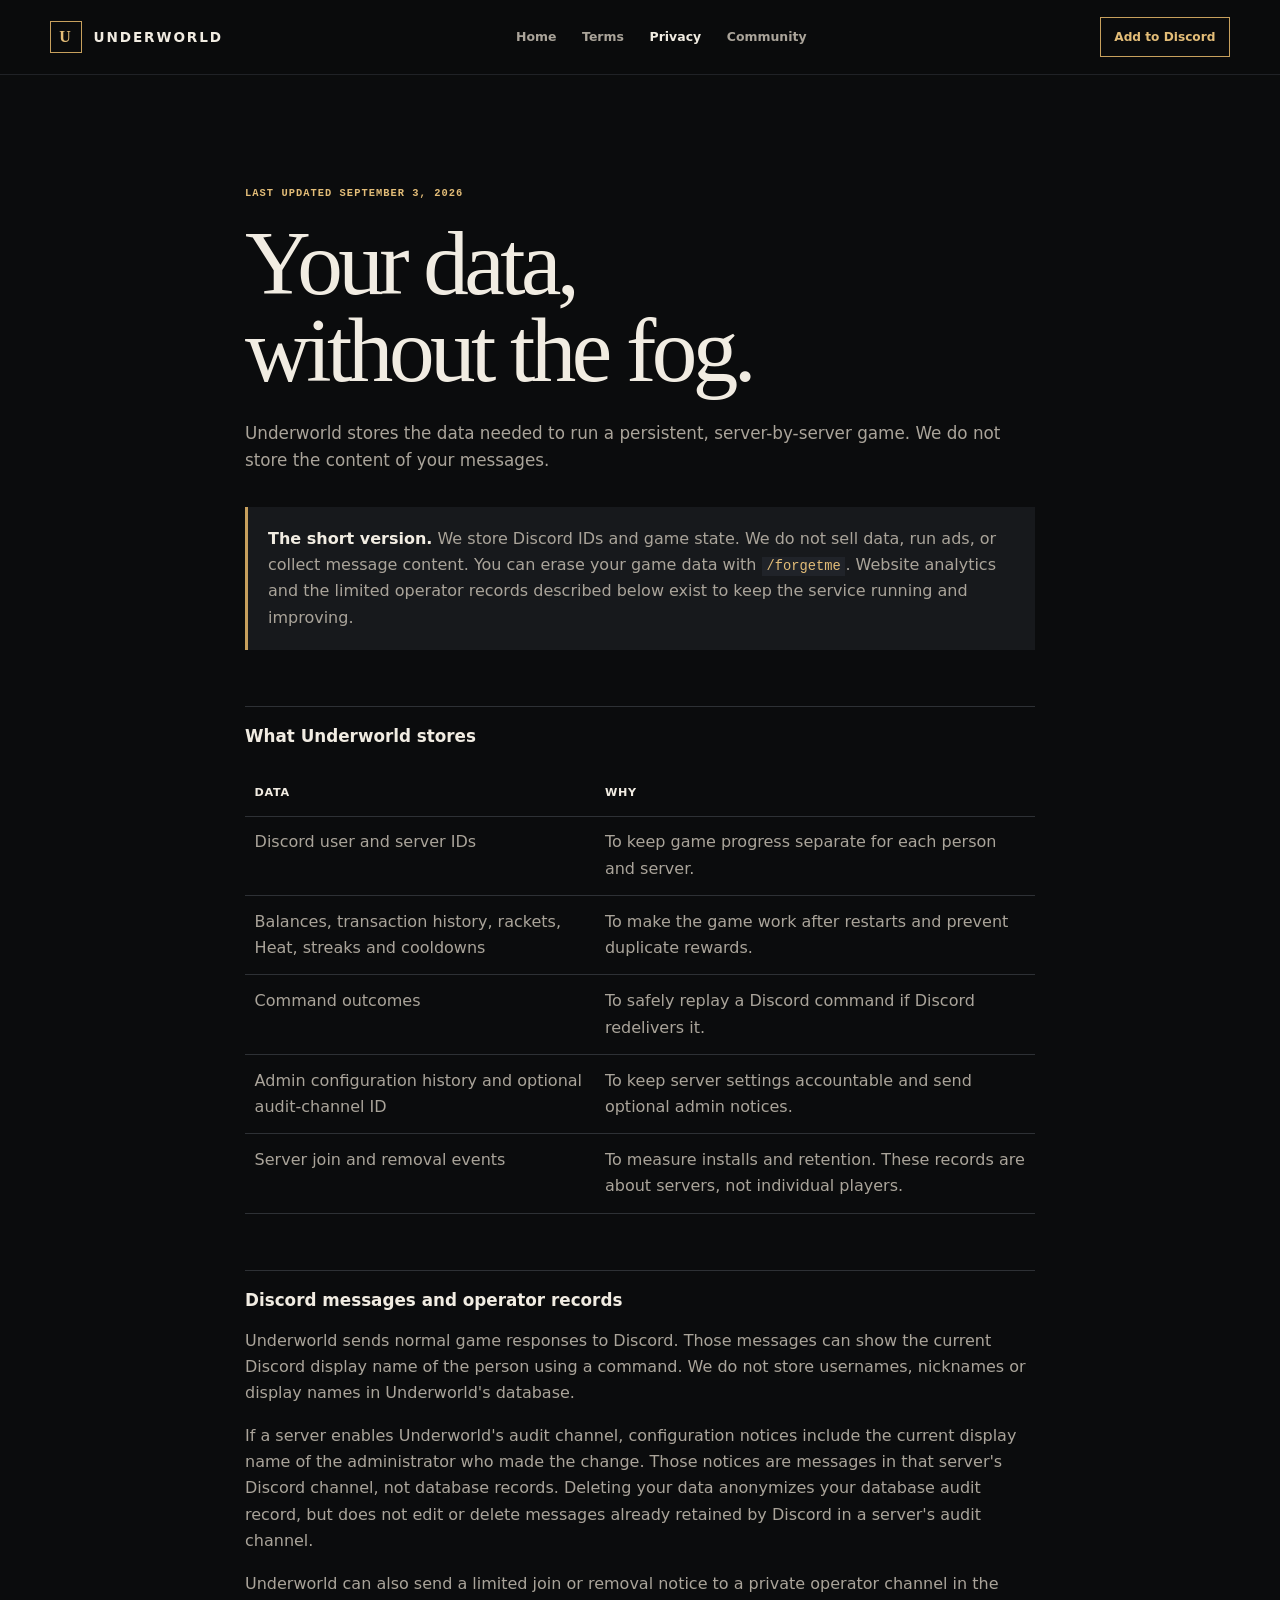
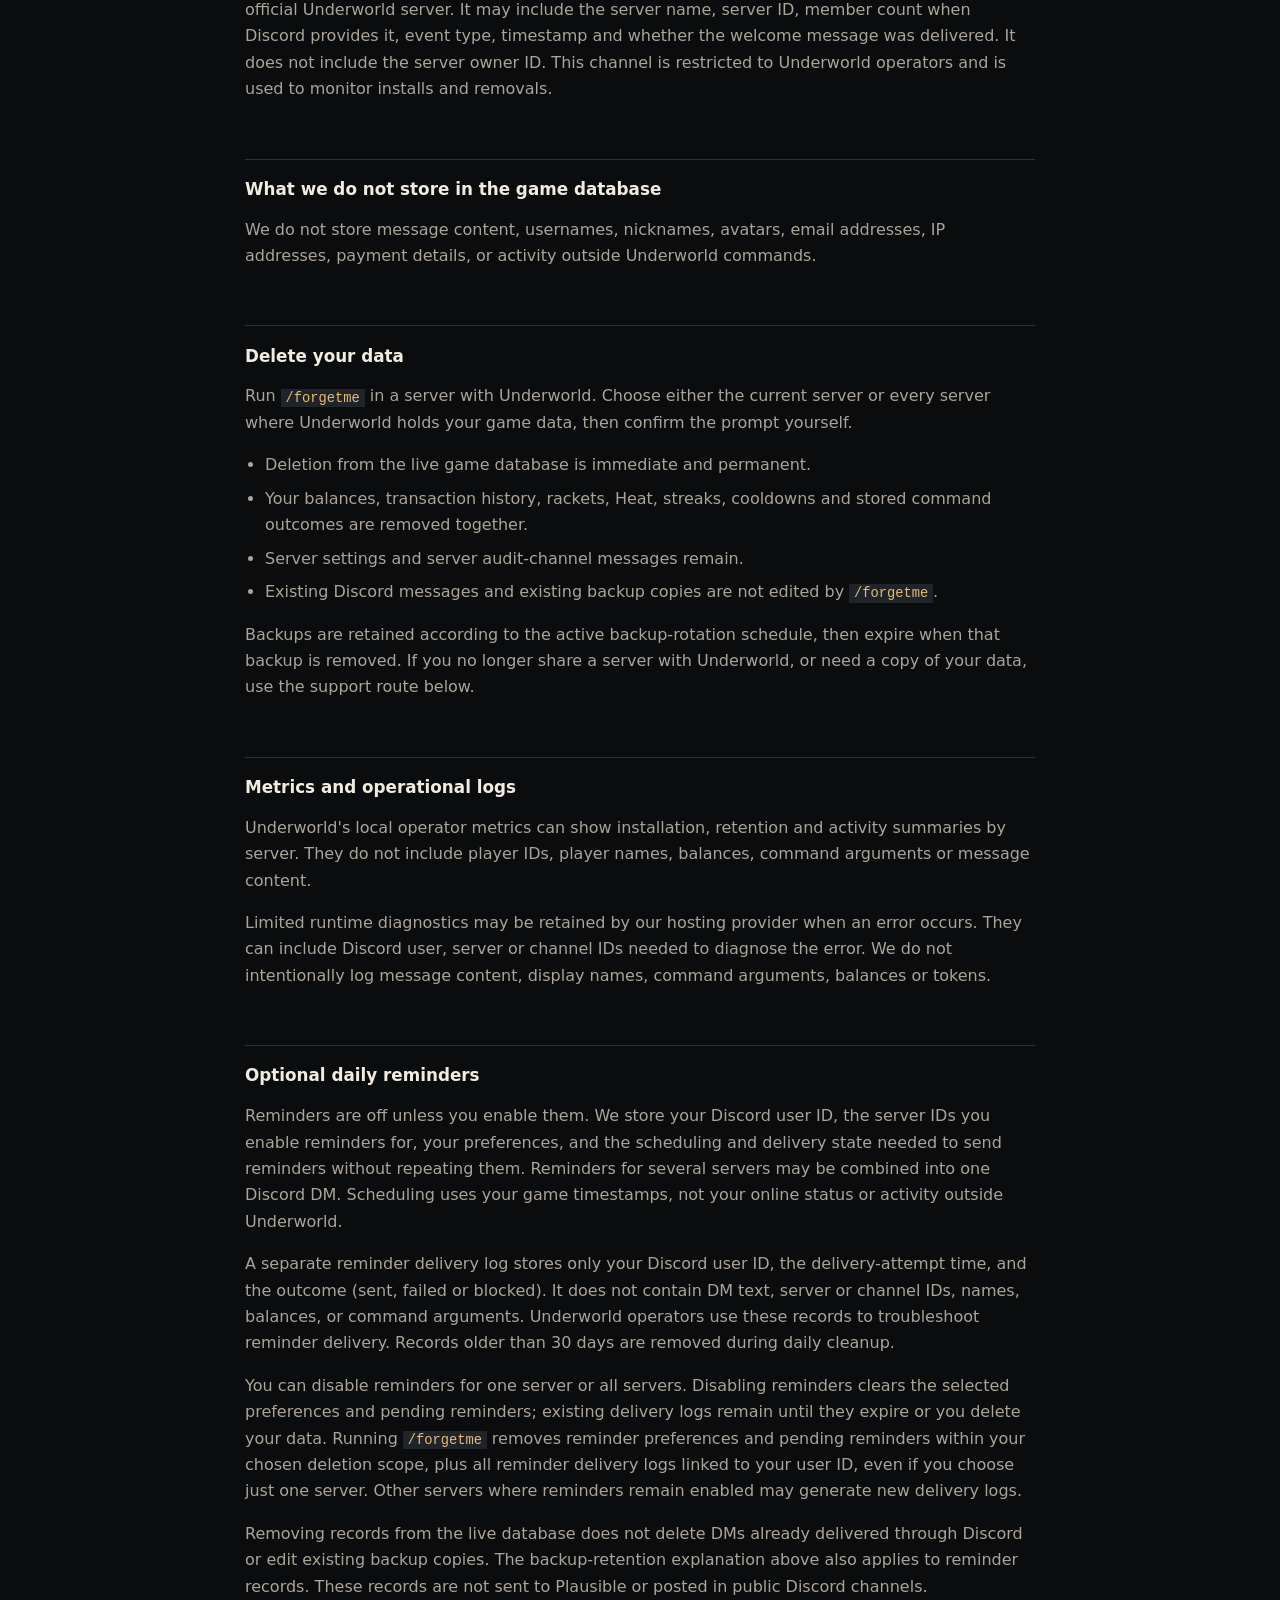
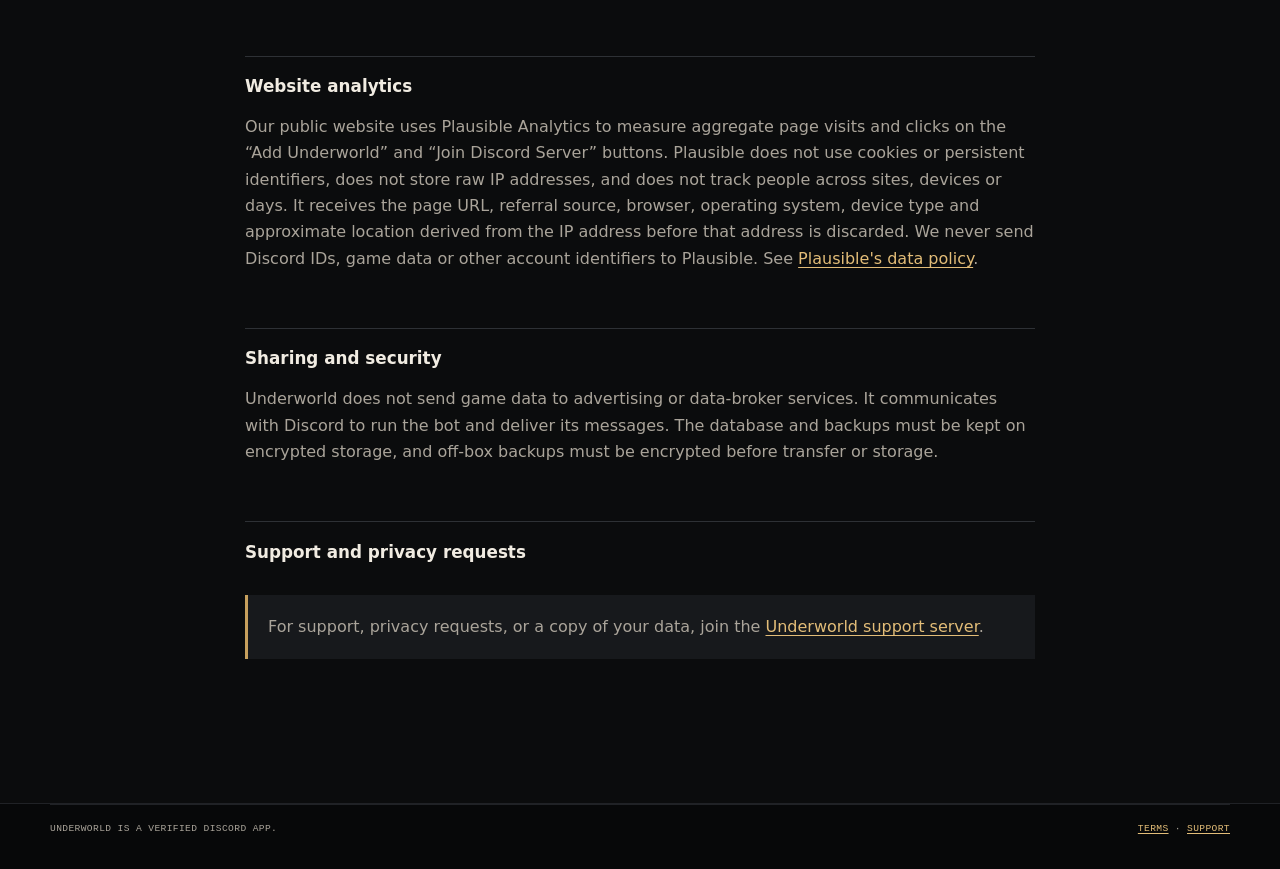
==== commit 0f19e8d0: "Disclose optional daily reminders and delivery-log retention" ====
--- a/privacy.html
+++ b/privacy.html
@@ -35,7 +35,7 @@
       </div>
     </header>
     <main class="shell">
-      <p class="eyebrow">Last updated August 25, 2026</p>
+      <p class="eyebrow">Last updated September 3, 2026</p>
       <h1>Your data,<br>without the fog.</h1>
       <p class="lede">Underworld stores the data needed to run a persistent, server-by-server game. We do not store the content of your messages.</p>
 
@@ -77,6 +77,12 @@
       <p>Underworld's local operator metrics can show installation, retention and activity summaries by server. They do not include player IDs, player names, balances, command arguments or message content.</p>
       <p>Limited runtime diagnostics may be retained by our hosting provider when an error occurs. They can include Discord user, server or channel IDs needed to diagnose the error. We do not intentionally log message content, display names, command arguments, balances or tokens.</p>
 
+      <h2>Optional daily reminders</h2>
+      <p>Reminders are off unless you enable them. We store your Discord user ID, the server IDs you enable reminders for, your preferences, and the scheduling and delivery state needed to send reminders without repeating them. Reminders for several servers may be combined into one Discord DM. Scheduling uses your game timestamps, not your online status or activity outside Underworld.</p>
+      <p>A separate reminder delivery log stores only your Discord user ID, the delivery-attempt time, and the outcome (sent, failed or blocked). It does not contain DM text, server or channel IDs, names, balances, or command arguments. Underworld operators use these records to troubleshoot reminder delivery. Records older than 30 days are removed during daily cleanup.</p>
+      <p>You can disable reminders for one server or all servers. Disabling reminders clears the selected preferences and pending reminders; existing delivery logs remain until they expire or you delete your data. Running <code>/forgetme</code> removes reminder preferences and pending reminders within your chosen deletion scope, plus all reminder delivery logs linked to your user ID, even if you choose just one server. Other servers where reminders remain enabled may generate new delivery logs.</p>
+      <p>Removing records from the live database does not delete DMs already delivered through Discord or edit existing backup copies. The backup-retention explanation above also applies to reminder records. These records are not sent to Plausible or posted in public Discord channels.</p>
+
       <h2>Website analytics</h2>
       <p>Our public website uses Plausible Analytics to measure aggregate page visits and clicks on the “Add Underworld” and “Join Discord Server” buttons. Plausible does not use cookies or persistent identifiers, does not store raw IP addresses, and does not track people across sites, devices or days. It receives the page URL, referral source, browser, operating system, device type and approximate location derived from the IP address before that address is discarded. We never send Discord IDs, game data or other account identifiers to Plausible. See <a href="https://plausible.io/data-policy">Plausible's data policy</a>.</p>
 
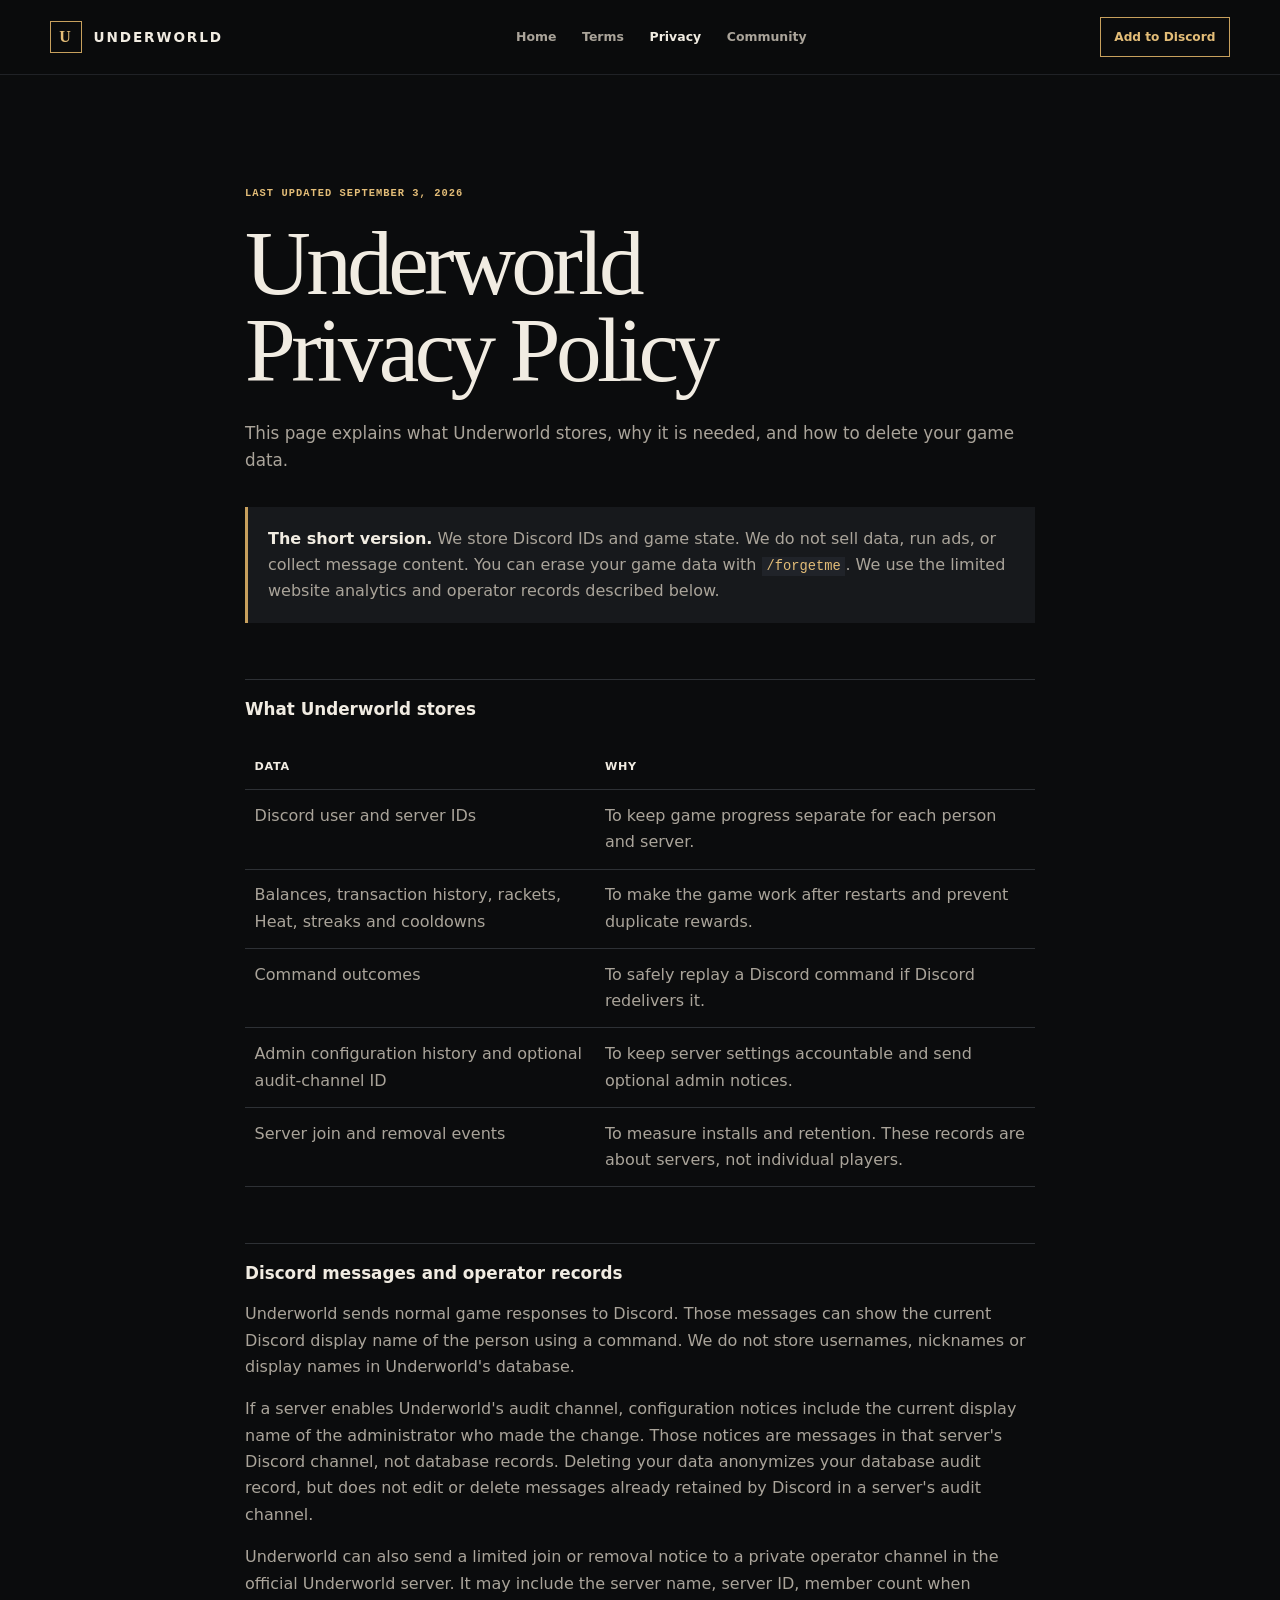
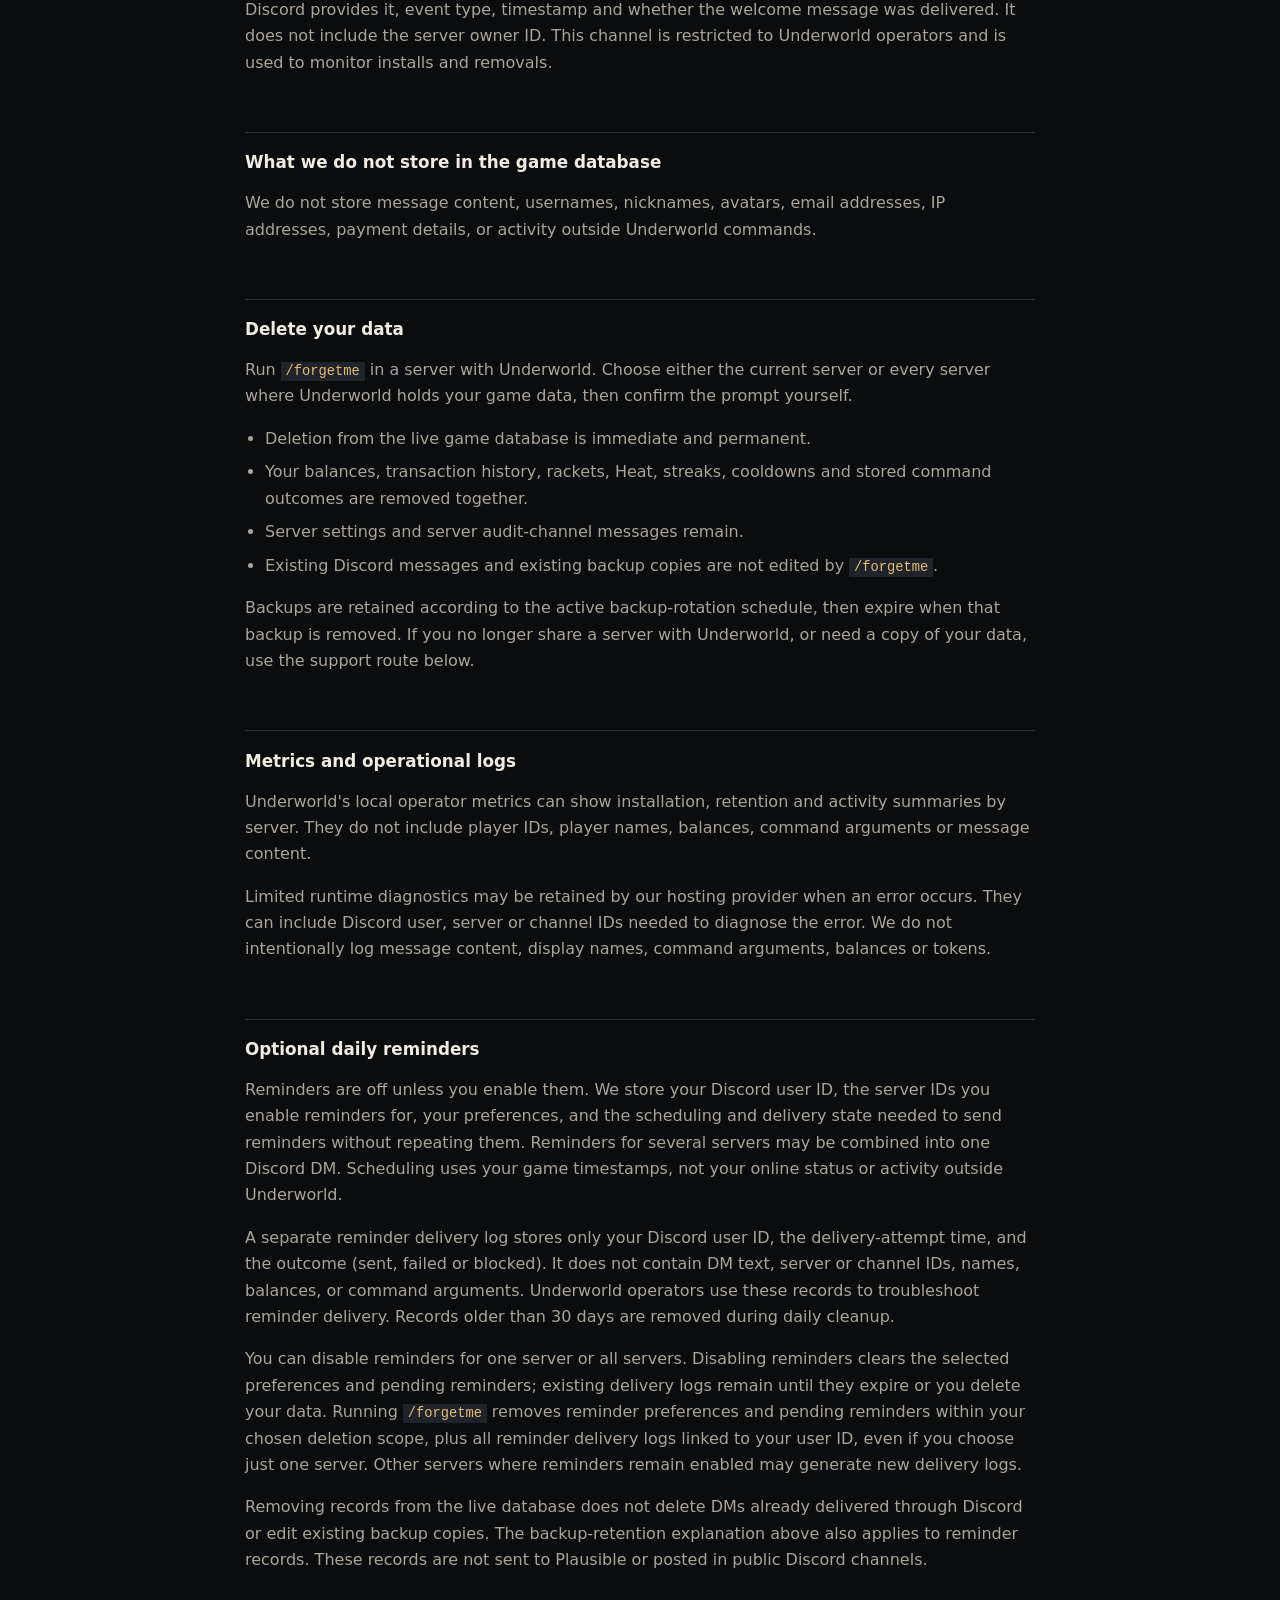
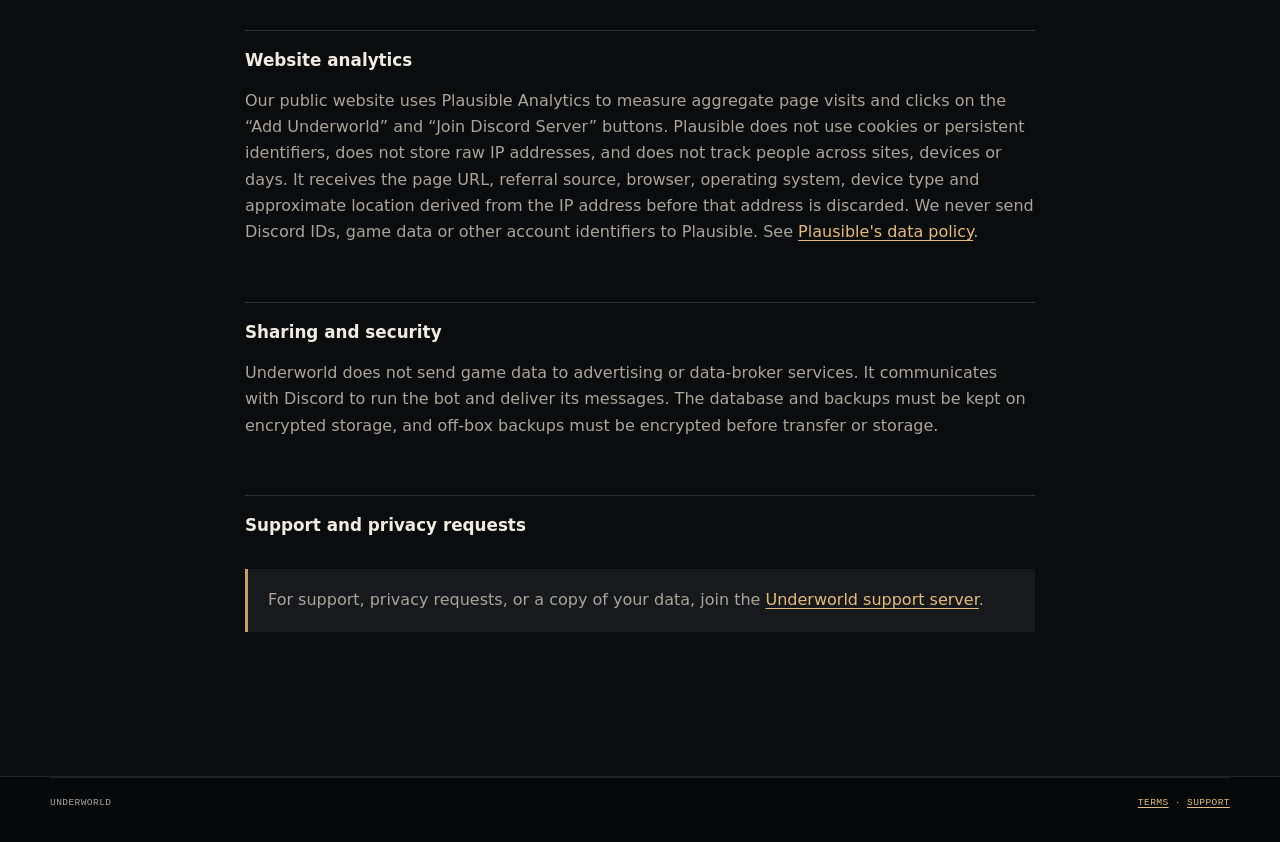
==== commit f4e84191: "web updates" ====
--- a/privacy.html
+++ b/privacy.html
@@ -36,11 +36,11 @@
     </header>
     <main class="shell">
       <p class="eyebrow">Last updated September 3, 2026</p>
-      <h1>Your data,<br>without the fog.</h1>
-      <p class="lede">Underworld stores the data needed to run a persistent, server-by-server game. We do not store the content of your messages.</p>
+      <h1>Underworld<br>Privacy Policy</h1>
+      <p class="lede">This page explains what Underworld stores, why it is needed, and how to delete your game data.</p>
 
       <section class="promise">
-        <strong>The short version.</strong> We store Discord IDs and game state. We do not sell data, run ads, or collect message content. You can erase your game data with <code>/forgetme</code>. Website analytics and the limited operator records described below exist to keep the service running and improving.
+        <strong>The short version.</strong> We store Discord IDs and game state. We do not sell data, run ads, or collect message content. You can erase your game data with <code>/forgetme</code>. We use the limited website analytics and operator records described below.
       </section>
 
       <h2>What Underworld stores</h2>
@@ -92,6 +92,6 @@
       <h2>Support and privacy requests</h2>
       <div class="notice">For support, privacy requests, or a copy of your data, join the <a href="/discord/">Underworld support server</a>.</div>
     </main>
-    <footer><div class="shell footer-bottom"><span>Underworld is a verified Discord app.</span><span><a href="terms.html">Terms</a> · <a href="/discord/">Support</a></span></div></footer>
+    <footer><div class="shell footer-bottom"><span>Underworld</span><span><a href="terms.html">Terms</a> · <a href="/discord/">Support</a></span></div></footer>
   </body>
 </html>
--- a/site.css
+++ b/site.css
@@ -46,8 +46,6 @@
 .header-cta:hover { background: var(--brass); color: #16120c; }
 
 .hero { align-items: center; display: grid; gap: clamp(3rem, 8vw, 8rem); grid-template-columns: minmax(0, .92fr) minmax(430px, 1.08fr); min-height: 720px; padding-block: clamp(5rem, 10vw, 8.5rem); }
-.verified-line { align-items: center; color: var(--brass-light); display: flex; font: 700 .68rem/1 var(--mono); gap: .55rem; letter-spacing: .1em; margin: 0 0 1.4rem; text-transform: uppercase; }
-.verified-line span { align-items: center; background: var(--green); border-radius: 50%; color: #08120c; display: inline-flex; font: 900 .55rem/1 var(--sans); height: 1.05rem; justify-content: center; width: 1.05rem; }
 h1, h2 { font-family: var(--serif); font-weight: 500; }
 h1 { font-size: clamp(3.5rem, 7vw, 6.7rem); letter-spacing: -.055em; line-height: .93; margin: 0 0 1.7rem; }
 .hero-lede { color: var(--paper-muted); font-size: clamp(1.05rem, 1.7vw, 1.18rem); margin: 0; max-width: 57ch; }
@@ -134,7 +132,6 @@
 code { background: #202329; color: var(--brass-light); font: .86em/1.4 var(--mono); padding: .12rem .3rem; }
 .command-group code { background: transparent; font-size: .76rem; font-weight: 750; padding: 0; }
 .command-group span { color: var(--paper-muted); font-size: .76rem; }
-.directory-note { color: var(--paper-faint); font-size: .76rem; margin: 1.2rem 0 0; }
 
 .founder-section { background: var(--brass); color: #19140d; padding-block: clamp(4.5rem, 9vw, 7rem); }
 .founder-grid { align-items: center; display: grid; gap: clamp(3rem, 9vw, 9rem); grid-template-columns: .42fr 1fr; }
@@ -157,10 +154,9 @@
 .community-section { background: var(--black-soft); border-block: 1px solid var(--rule-soft); padding-block: clamp(5.5rem, 10vw, 8rem); }
 .community-grid { align-items: center; display: grid; gap: clamp(3rem, 9vw, 9rem); grid-template-columns: 1fr 390px; }
 .community-copy h2 { max-width: 720px; }
-.community-copy > p:not(.section-index, .community-note) { color: var(--paper-muted); font-size: 1.02rem; margin: 1.3rem 0 2rem; max-width: 57ch; }
+.community-copy > p:not(.section-index) { color: var(--paper-muted); font-size: 1.02rem; margin: 1.3rem 0 2rem; max-width: 57ch; }
 .button-discord { background: var(--discord); color: #fff; min-width: 15rem; }
 .button-discord:hover { background: #6874f4; color: #fff; }
-.community-note { color: var(--paper-faint); font: .62rem/1.5 var(--mono); margin: .8rem 0 0; }
 .widget-wrap { background: #141518; border: 1px solid var(--rule); box-shadow: 12px 12px 0 #070809; padding: 1rem; }
 .widget-wrap iframe { display: block; max-width: 100%; width: 100%; }
 
